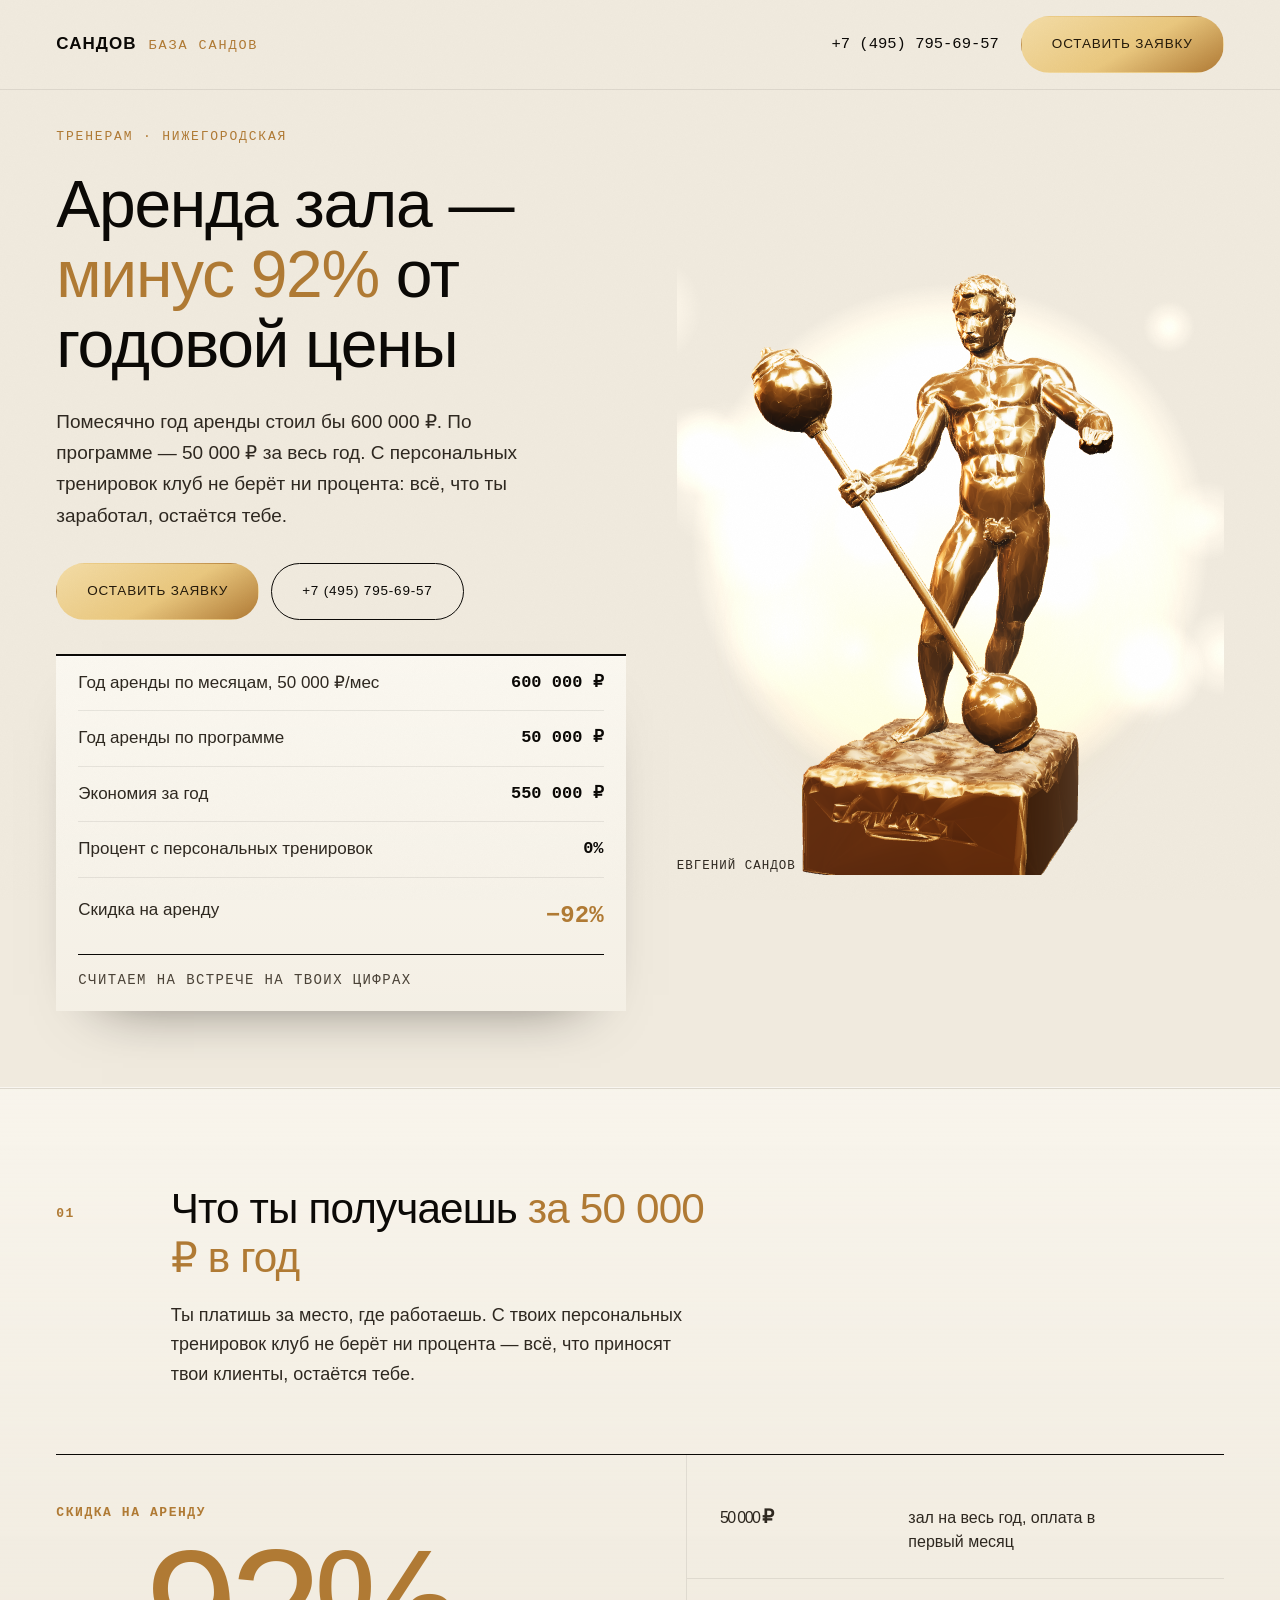
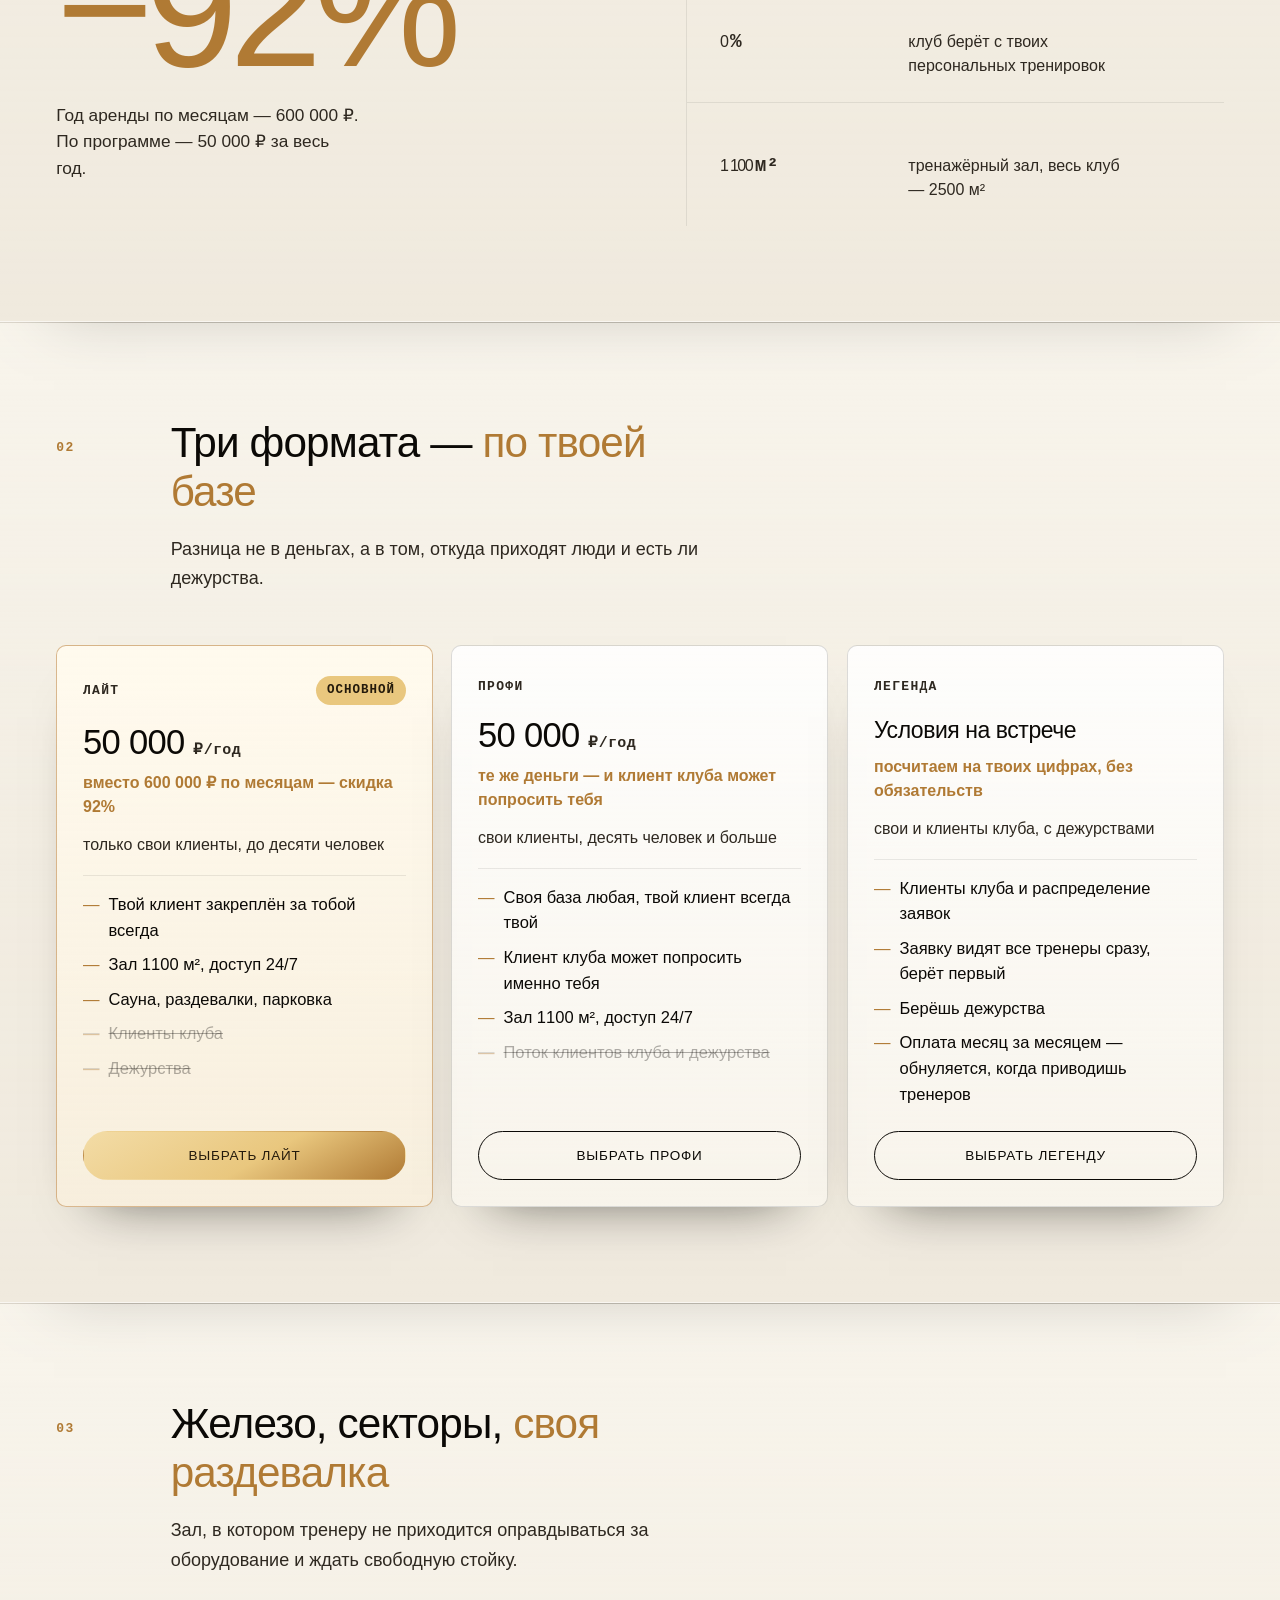
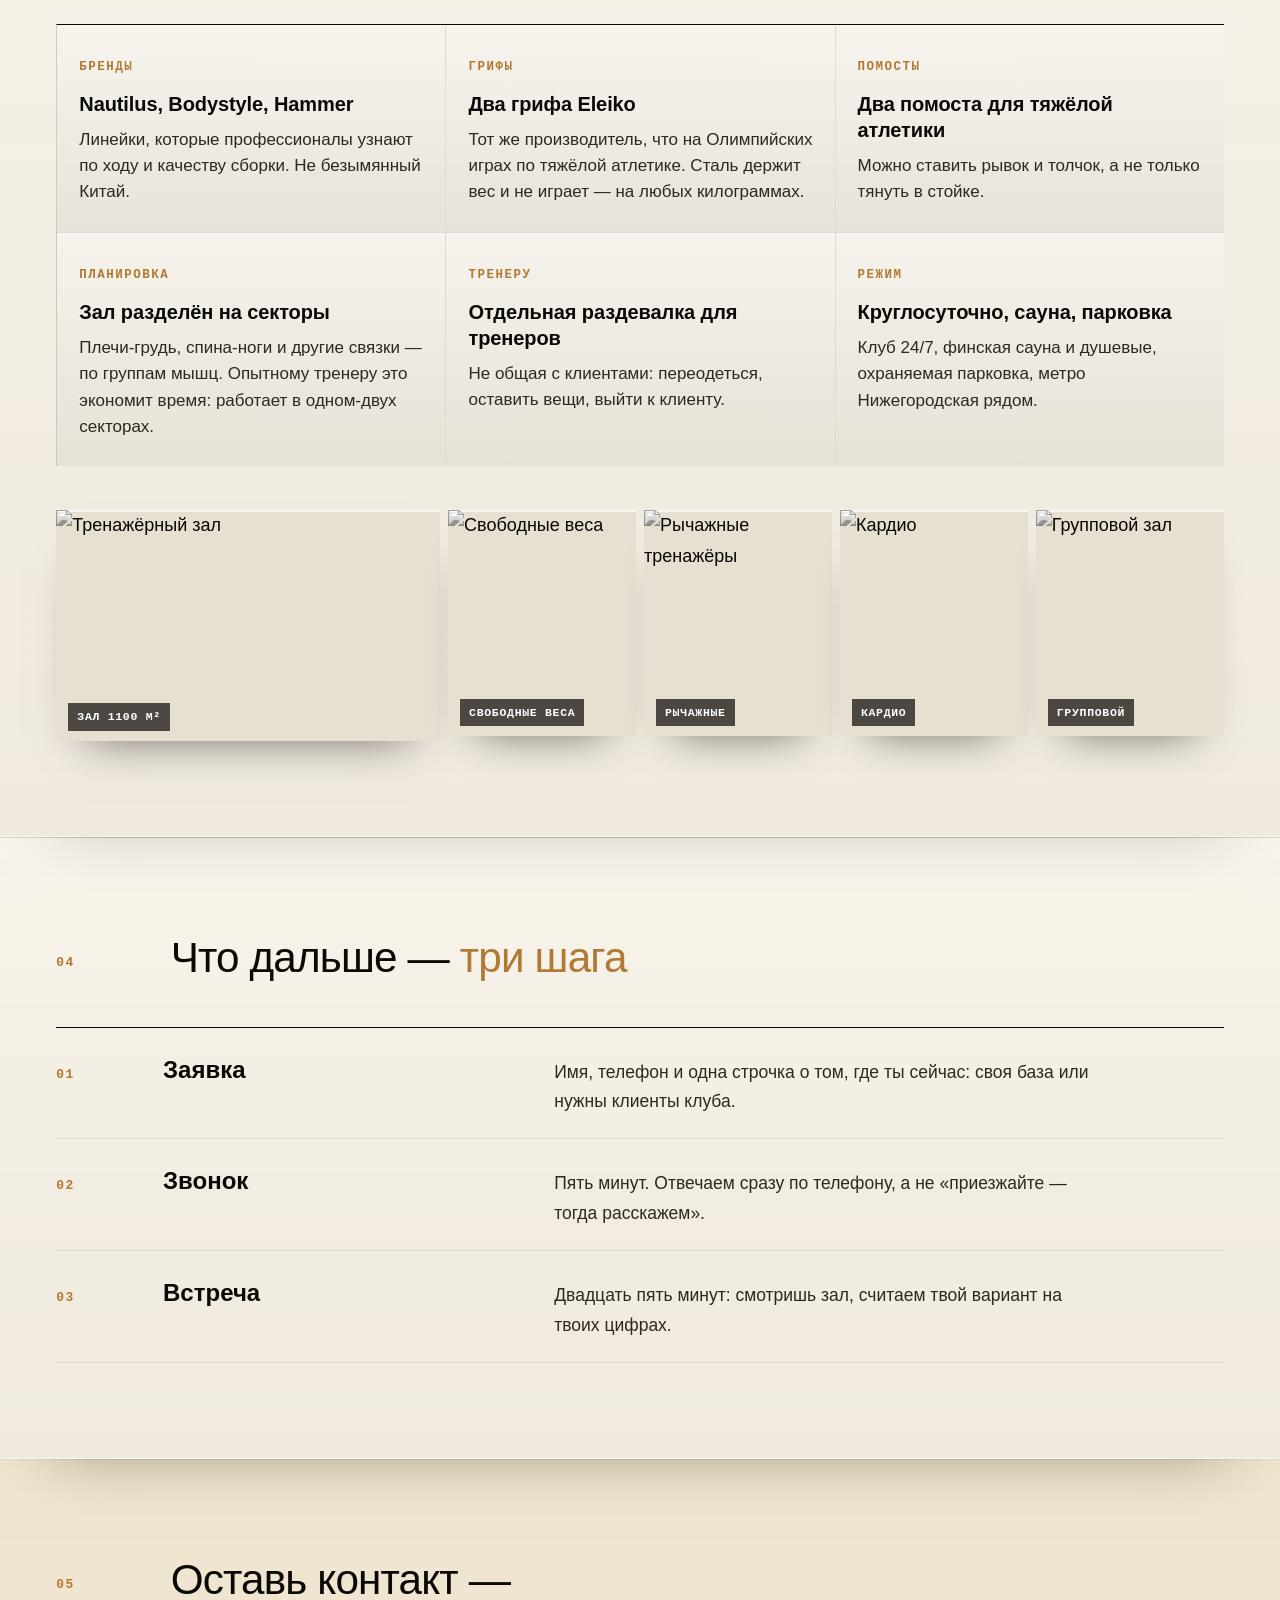
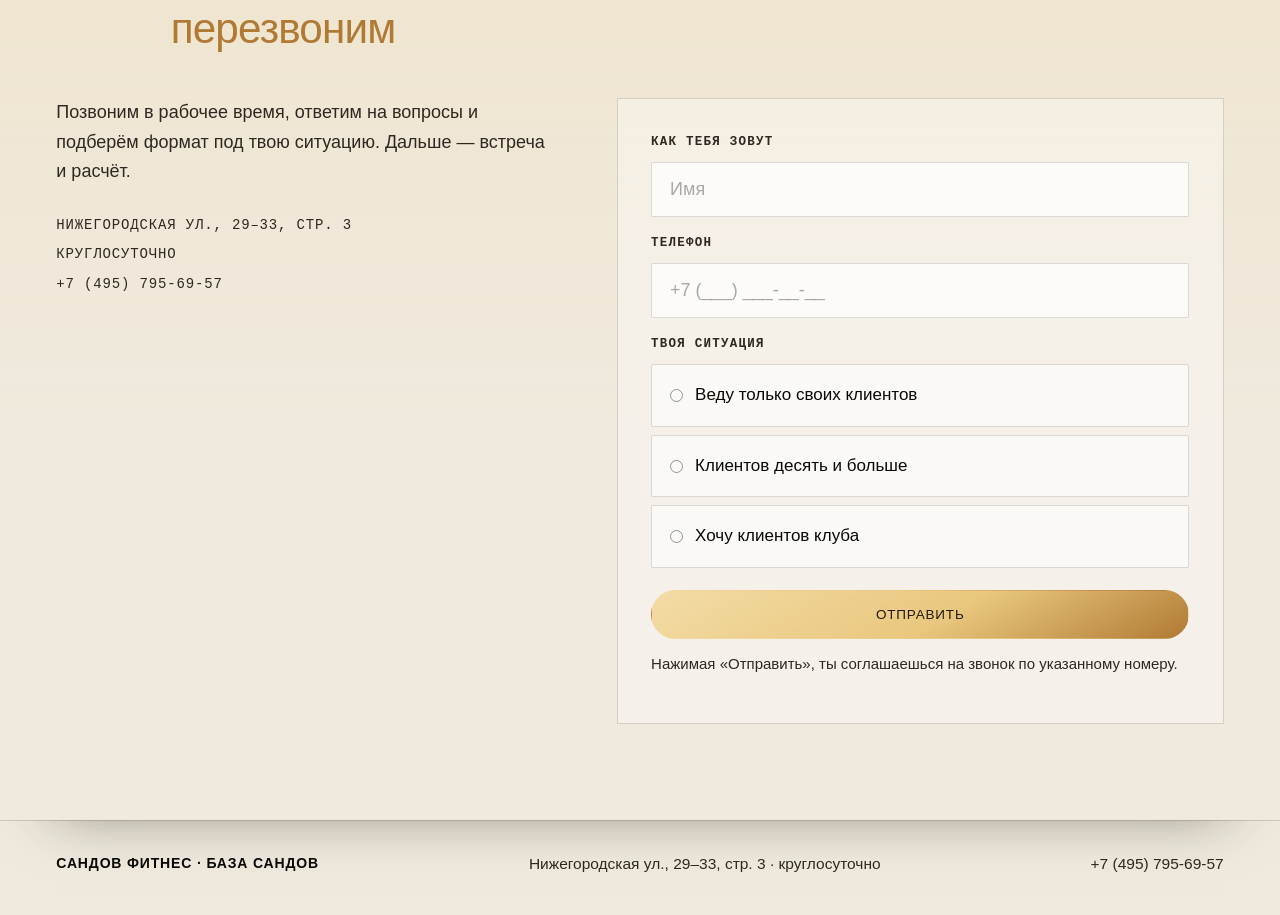
==== baza/index.html @ 05e04395 "База Сандов: черновик страницы" ====
<!doctype html>
<html lang="ru">
<head>
<meta charset="utf-8">
<meta name="viewport" content="width=device-width, initial-scale=1">
<title>База Сандов — зал за 50 000 ₽ в год | Сандов Фитнес</title>
<meta name="description" content="Сандов Фитнес, Нижегородская. Тренеру: зал 1100 м² за 50 000 ₽ в год, с личных тренировок клуб не берёт ни процента. Форматы Лайт, Профи, Легенда.">
<meta name="theme-color" content="#F0EADE">
<meta name="robots" content="noindex, nofollow">
<meta property="og:title" content="База Сандов — зал за 50 000 ₽ в год">
<meta property="og:description" content="С тренировок клуб не берёт ни процента. Зал 1100 м², 24/7, сауна, парковка. Нижегородская.">
<meta property="og:type" content="website">
<link rel="icon" href="img/logo-emblem.png">
<link rel="stylesheet" href="fonts-local.css">
<style>
  :root{
    --paper:#F0EADE; --paper-2:#E7DFCF; --paper-3:#F6F1E7;
    --ink:#0B0906; --ink-soft:#2E2820; --ink-mute:#4A4237;
    --gold:#B07A34; --gold-fill:#E9C77E; --gold-lite:#F3DCA6;
    --line:rgba(11,9,6,.14); --hair:rgba(11,9,6,.08);
    --disp:"Unbounded","Trebuchet MS",sans-serif;
    --body:"Golos Text","Segoe UI",sans-serif;
    --mono:"JetBrains Mono",Consolas,monospace;
    --pad:clamp(20px,4.4vw,72px);
    --ease:cubic-bezier(.16,1,.3,1);
  }
  *{box-sizing:border-box}
  html{scroll-behavior:smooth}
  body{margin:0; color:var(--ink); background:var(--paper); font-family:var(--body);
    font-size:18px; line-height:1.68; font-weight:400;
    -webkit-font-smoothing:antialiased; overflow-x:hidden}
  body::after{content:""; position:fixed; inset:0; pointer-events:none; z-index:90; opacity:.5; mix-blend-mode:multiply;
    background-image:url("data:image/svg+xml;utf8,<svg xmlns='http://www.w3.org/2000/svg' width='220' height='220'><filter id='n'><feTurbulence type='fractalNoise' baseFrequency='.9' numOctaves='3'/><feColorMatrix type='saturate' values='0'/></filter><rect width='220' height='220' filter='url(%23n)' opacity='.05'/></svg>")}
  ::selection{background:rgba(192,139,78,.3)}
  a{color:inherit; text-decoration:none}
  img{display:block; max-width:100%}

  /* ——— слои фона: глубина под содержимым ——— */
  .bg{position:fixed; inset:0; z-index:0; pointer-events:none; overflow:hidden}
  .bg .blob{position:absolute; border-radius:50%; filter:blur(64px); will-change:transform}
  .bg .b1{width:56vw; height:56vw; right:-14vw; top:-16vw;
    background:radial-gradient(circle at 50% 50%, rgba(233,199,126,.75), rgba(233,199,126,0) 66%)}
  .bg .b2{width:46vw; height:46vw; left:-14vw; top:38vh;
    background:radial-gradient(circle at 50% 50%, rgba(192,139,78,.5), rgba(192,139,78,0) 68%)}
  .bg .b3{width:34vw; height:34vw; right:6vw; bottom:-12vw;
    background:radial-gradient(circle at 50% 50%, rgba(255,252,244,.9), rgba(255,252,244,0) 70%)}
  .bg .grid{position:absolute; inset:-15% -10%;
    background-image:
      linear-gradient(rgba(11,9,6,.055) 1px, transparent 1px),
      linear-gradient(90deg, rgba(11,9,6,.055) 1px, transparent 1px);
    background-size:128px 128px;
    -webkit-mask-image:radial-gradient(120% 90% at 50% 30%, #000 20%, transparent 78%);
    mask-image:radial-gradient(120% 90% at 50% 30%, #000 20%, transparent 78%)}
  .bg .ghost{position:absolute; font-family:var(--mono); font-weight:500; letter-spacing:-.04em;
    color:rgba(11,9,6,.055); white-space:nowrap; will-change:transform; user-select:none}
  .bg .g1{font-size:clamp(120px,26vw,400px); right:-2vw; top:6vh}
  .bg .g2{font-size:clamp(80px,13vw,190px); left:-3vw; top:58vh; color:rgba(11,9,6,.045)}
  .bg .g3{font-family:var(--disp); font-weight:200; font-size:clamp(60px,9vw,140px);
    letter-spacing:.02em; right:4vw; top:150vh; color:rgba(11,9,6,.05)}
  .bg .vignette{position:absolute; inset:0;
    background:radial-gradient(130% 90% at 50% 36%, transparent 45%, rgba(11,9,6,.13) 100%)}
  main{position:relative; z-index:1}

  .top{position:fixed; top:0; left:0; right:0; z-index:80; background:rgba(240,234,222,.92);
    backdrop-filter:blur(8px); border-bottom:1px solid var(--hair); transition:box-shadow .3s}
  .top-in{display:flex; align-items:center; justify-content:space-between; gap:20px; padding:16px var(--pad)}
  .brand{display:flex; align-items:baseline; gap:12px}
  .brand b{font-family:var(--disp); font-weight:600; font-size:17px; letter-spacing:.06em; text-transform:uppercase}
  .brand span{font-family:var(--mono); font-size:13.5px; letter-spacing:.14em; text-transform:uppercase; color:var(--gold); font-weight:500}
  .top-right{display:flex; align-items:center; gap:22px}
  .top-tel{font-family:var(--mono); font-size:15.5px; font-weight:500}
  @media (max-width:900px){ .top-tel{display:none} }

  .pill{display:inline-flex; align-items:center; justify-content:center; gap:8px; cursor:pointer;
    padding:16px 30px; border-radius:999px; border:1px solid var(--ink); background:transparent;
    font-family:var(--disp); font-weight:500; font-size:13.5px; letter-spacing:.06em; text-transform:uppercase;
    color:var(--ink); transition:background .3s var(--ease), color .3s, box-shadow .3s, transform .3s var(--ease)}
  .pill:hover{background:var(--ink); color:var(--paper)}
  .pill.gold{background:linear-gradient(150deg,var(--gold-lite),var(--gold-fill) 55%,var(--gold)); border-color:transparent; color:#241a0b}
  .pill.gold:hover{box-shadow:0 12px 30px rgba(192,139,78,.35); transform:translateY(-1px)}

  /* ——— первый экран ——— */
  .hero{position:relative; padding:clamp(112px,14vh,170px) var(--pad) clamp(40px,6vw,80px); overflow:hidden}
  .hero-grid{max-width:1340px; margin:0 auto; display:grid; grid-template-columns:minmax(0,1.02fr) minmax(0,.98fr);
    gap:clamp(24px,4vw,60px); align-items:center; position:relative; z-index:2}
  .hero-grid > *{min-width:0}
  @media (max-width:1040px){ .hero-grid{grid-template-columns:minmax(0,1fr)} }

  .eyebrow{font-family:var(--mono); font-size:13px; letter-spacing:.14em; text-transform:uppercase; color:var(--gold); font-weight:500; margin:0 0 22px}
  h1{font-family:var(--disp); font-weight:500; font-size:clamp(32px,5.2vw,66px); line-height:1.06; letter-spacing:-.02em; margin:0; max-width:21ch}
  h1 em{font-style:normal; color:var(--gold)}
  .hero-note{max-width:44ch; margin:26px 0 0; color:var(--ink-soft); font-size:19px; line-height:1.65; font-weight:400}
  .hero-cta{display:flex; gap:12px; flex-wrap:wrap; margin-top:32px}

  .ledger{margin-top:34px; border-top:2px solid var(--ink); font-family:var(--mono); font-size:15.5px; max-width:600px;
    padding:0 22px 18px; background:linear-gradient(180deg, rgba(255,253,247,.72), rgba(255,253,247,.28));
    box-shadow:0 30px 60px -46px rgba(11,9,6,.7), inset 0 1px 0 rgba(255,255,255,.7)}
  .ledger .row{display:flex; justify-content:space-between; gap:14px; padding:13px 0; border-bottom:1px solid var(--hair);
    transition:background .3s, padding .3s}
  .ledger .row:hover{background:rgba(233,199,126,.16); padding-left:8px; padding-right:8px}
  .ledger .row span{color:var(--ink-soft); font-family:var(--body); font-size:17px}
  .ledger .row b{font-weight:700; font-size:17px; white-space:nowrap}
  .ledger .row.total{border-bottom:1px solid var(--ink); padding:18px 0}
  .ledger .row.total b{font-size:24px; color:var(--gold)}
  .ledger .cap{margin:14px 0 0; font-family:var(--mono); font-size:14px; letter-spacing:.1em; text-transform:uppercase; color:var(--ink-mute)}

  /* сцена со статуэткой */
  .scene{position:relative; aspect-ratio:1/1.12; min-height:320px}
  .scene::before{content:""; position:absolute; inset:6% -6% -4%; border-radius:50%;
    background:radial-gradient(50% 50% at 50% 55%, rgba(233,199,126,.55), transparent 70%);
    filter:blur(18px); z-index:0; pointer-events:none}
  .scene canvas{position:absolute; inset:0; width:100%; height:100%; display:block; z-index:1}
  .scene .shadow{position:absolute; left:50%; bottom:8%; width:58%; height:9%; transform:translateX(-50%);
    background:radial-gradient(50% 50% at 50% 50%, rgba(11,9,6,.28), transparent 72%); filter:blur(6px); opacity:0; transition:opacity 1.2s}
  .scene.ready .shadow{opacity:1}
  .scene .still{position:absolute; inset:0; display:flex; align-items:center; justify-content:center; transition:opacity .6s}
  .scene .still img{width:86%; filter:drop-shadow(0 24px 40px rgba(11,9,6,.28))}
  .scene.fallback canvas{display:none}
  .scene:not(.fallback) .still{opacity:0; pointer-events:none}
  .scene-cap{position:absolute; left:0; bottom:-2px; font-family:var(--mono); font-size:12.5px; letter-spacing:.08em;
    text-transform:uppercase; color:var(--ink-soft); font-weight:500}
  @media (max-width:1040px){ .scene{aspect-ratio:1/1; min-height:0; height:clamp(300px,78vw,460px); margin-top:18px} }

  /* ——— разделы ——— */
  .sect{padding:clamp(58px,7.5vw,104px) var(--pad); border-top:1px solid var(--hair); position:relative;
    background:linear-gradient(180deg, rgba(255,253,247,.55), rgba(255,253,247,.12) 60%, transparent);
    box-shadow:0 -1px 0 rgba(255,255,255,.6), 0 40px 60px -54px rgba(11,9,6,.55)}
  .sect-in{max-width:1340px; margin:0 auto; position:relative; z-index:2}
  .sect-head{display:grid; grid-template-columns:76px minmax(0,1fr); gap:clamp(16px,3vw,42px); align-items:start}
  .sect-head .n{font-family:var(--mono); font-size:13px; font-weight:600; letter-spacing:.1em; color:var(--gold); padding-top:18px}
  h2{font-family:var(--disp); font-weight:500; font-size:clamp(26px,3.3vw,46px); line-height:1.16; letter-spacing:-.02em; margin:0; max-width:24ch}
  h2 em{font-style:normal; color:var(--gold)}
  .sect-sub{grid-column:2; margin:18px 0 0; max-width:54ch; color:var(--ink-soft); font-size:18px; line-height:1.65}
  @media (max-width:760px){ .sect-head{grid-template-columns:1fr} .sect-sub{grid-column:1} .sect-head .n{padding-top:0; margin-bottom:10px} }

  /* ——— главная цифра и три под ней ——— */
  .stats{margin-top:clamp(30px,5vw,64px); border-top:1px solid var(--ink);
    display:grid; grid-template-columns:1.08fr .92fr; align-items:stretch}
  .stat-main{padding:clamp(24px,3.4vw,44px) clamp(20px,3vw,48px) clamp(24px,3.4vw,40px) 0;
    border-right:1px solid var(--hair); display:flex; flex-direction:column; justify-content:center}
  .stat-k{font-family:var(--mono); font-size:13px; font-weight:600; letter-spacing:.12em; text-transform:uppercase; color:var(--gold); display:block}
  .stat-main b{display:block; margin:clamp(8px,1.2vw,16px) 0 0; font-family:var(--disp); font-weight:400;
    font-size:clamp(76px,13vw,196px); line-height:.84; letter-spacing:-.05em; color:var(--gold)}
  .stat-main p{margin:clamp(14px,1.8vw,24px) 0 0; font-size:clamp(17px,1.35vw,20px); line-height:1.55;
    color:var(--ink-soft); max-width:32ch}
  .stat-side{display:flex; flex-direction:column; justify-content:center}
  .stat-side .stat{display:flex; align-items:baseline; gap:clamp(12px,2vw,22px);
    padding:clamp(14px,2vw,24px) 0 clamp(14px,2vw,24px) clamp(16px,2.6vw,40px);
    border-bottom:1px solid var(--hair)}
  .stat-side .stat:last-child{border-bottom:0}
  .stat-side b{font-family:var(--disp); font-weight:400; font-size:clamp(30px,4.2vw,58px); line-height:.95;
    letter-spacing:-.03em; white-space:nowrap; min-width:clamp(120px,13vw,200px)}
  .stat-side b u{text-decoration:none; font-family:var(--mono); font-size:clamp(15px,.36em,24px); letter-spacing:.02em;
    color:var(--ink-soft); font-weight:600; margin-left:.14em}
  .stat-side span{font-size:clamp(16px,1.25vw,18px); line-height:1.5; color:var(--ink-soft); max-width:24ch; font-weight:500}
  @media (max-width:820px){
    .stats{grid-template-columns:1fr}
    .stat-main{border-right:0; border-bottom:1px solid var(--hair); padding-right:0}
    .stat-side .stat{padding-left:0}
  }

  /* форматы — карточки тарифов, как на Богородицке */
  .cards{display:grid; grid-template-columns:repeat(3,1fr); gap:18px; margin-top:clamp(26px,4vw,52px); perspective:1500px}
  .card{position:relative; display:flex; flex-direction:column; padding:30px 26px 26px; border:1px solid var(--line);
    border-radius:10px; background:linear-gradient(180deg, rgba(255,255,255,.86), rgba(255,253,247,.5));
    box-shadow:0 30px 54px -42px rgba(11,9,6,.75);
    transform-style:preserve-3d; will-change:transform;
    transition:transform .5s var(--ease), box-shadow .4s, border-color .4s}
  .card:hover{box-shadow:0 40px 70px -44px rgba(11,9,6,.8); border-color:rgba(192,139,78,.5)}
  .card.is-main{border-color:rgba(192,139,78,.6);
    background:linear-gradient(180deg, rgba(255,250,238,.97), rgba(250,240,220,.7))}
  .card-top{display:flex; align-items:center; justify-content:space-between; gap:12px}
  .card-name{font-family:var(--mono); font-size:13px; font-weight:600; letter-spacing:.1em; text-transform:uppercase; color:var(--ink-soft)}
  .card-badge{font-family:var(--mono); font-size:12.5px; font-weight:600; letter-spacing:.08em; text-transform:uppercase; color:#241a0b;
    background:var(--gold-fill); padding:4px 11px; border-radius:999px}
  .card-price{font-family:var(--disp); font-weight:500; font-size:clamp(28px,2.7vw,36px); letter-spacing:-.02em; margin:18px 0 0; line-height:1.1}
  .card-price i{font-style:normal; font-family:var(--mono); font-size:clamp(15px,.38em,20px); color:var(--ink-soft); letter-spacing:.02em; font-weight:600}
  .card-price.is-word{font-size:clamp(19px,1.9vw,23px); line-height:1.25}
  .card-note{margin:10px 0 0; font-size:16px; color:var(--gold); line-height:1.5; font-weight:600}
  .card-sub{margin:14px 0 0; font-size:16px; color:var(--ink-soft); line-height:1.5}
  .card ul{list-style:none; margin:18px 0 auto; padding:16px 0 0; border-top:1px solid var(--hair); display:grid; gap:9px}
  .card li{font-size:16.5px; line-height:1.55; color:var(--ink); display:flex; gap:9px}
  .card li::before{content:"—"; color:var(--gold)}
  .card li.off{color:rgba(11,9,6,.32); text-decoration:line-through}
  .card li.off::before{opacity:.4}
  .card-cta{margin-top:24px; width:100%}
  .card-dots{display:none}
  .card-hint{display:none}
  @media (max-width:900px){
    .cards{display:flex; gap:12px; overflow-x:auto; scroll-snap-type:x mandatory; margin-left:calc(var(--pad) * -1);
      margin-right:calc(var(--pad) * -1); padding:0 var(--pad) 6px; scrollbar-width:none; perspective:none}
    .cards::-webkit-scrollbar{display:none}
    .card{flex:0 0 84%; max-width:340px; scroll-snap-align:center; transform:none !important}
    .card-dots{display:flex; justify-content:center; gap:8px; margin-top:16px}
    .card-dots i{width:7px; height:7px; border-radius:50%; background:rgba(11,9,6,.22); transition:.2s}
    .card-dots i.on{background:var(--gold); transform:scale(1.25)}
    .card-hint{display:block; text-align:center; font-family:var(--mono); font-size:13px; letter-spacing:.08em;
      text-transform:uppercase; color:var(--ink-mute); margin-top:8px}
  }

  /* оборудование — плитки с фактами */
  .gears{display:grid; grid-template-columns:repeat(3,1fr); gap:1px; margin-top:clamp(26px,4vw,48px);
    border-top:1px solid var(--ink); border-left:1px solid var(--hair); background:var(--hair)}
  .gear{background:linear-gradient(180deg, rgba(255,253,247,.72), rgba(255,253,247,.22)); padding:24px 22px 26px;
    transition:background .35s}
  .gear:hover{background:rgba(255,250,238,.95)}
  .gear-k{font-family:var(--mono); font-size:12.5px; font-weight:600; letter-spacing:.12em; text-transform:uppercase; color:var(--gold)}
  .gear h3{font-family:var(--disp); font-weight:600; font-size:clamp(17px,1.6vw,20px); line-height:1.3;
    letter-spacing:-.005em; margin:12px 0 0}
  .gear p{margin:10px 0 0; font-size:17px; line-height:1.55; color:var(--ink-soft)}
  @media (max-width:900px){ .gears{grid-template-columns:repeat(2,1fr)} }
  @media (max-width:620px){ .gears{grid-template-columns:1fr} }

  .strip{display:grid; grid-template-columns:repeat(6,1fr); gap:8px; margin-top:clamp(24px,4vw,44px); perspective:1200px}
  .strip figure{margin:0; position:relative; overflow:hidden; background:var(--paper-2); aspect-ratio:1/1.2;
    transform-style:preserve-3d; transition:transform .5s var(--ease);
    box-shadow:0 26px 44px -30px rgba(11,9,6,.6), 0 2px 0 rgba(255,255,255,.7) inset}
  .strip figure.wide{grid-column:span 2; aspect-ratio:2/1.2}
  .strip img{width:100%; height:100%; object-fit:cover; filter:grayscale(1) contrast(1.02); transition:filter .6s, transform 1.2s var(--ease)}
  .strip figure:hover img{filter:grayscale(0); transform:scale(1.05)}
  .strip figcaption{position:absolute; left:12px; bottom:10px; font-family:var(--mono); font-size:11.5px; font-weight:600;
    letter-spacing:.06em; text-transform:uppercase; color:#fff; background:rgba(11,9,6,.7); padding:4px 9px}
  @media (max-width:900px){ .strip{grid-template-columns:repeat(2,1fr)} .strip figure.wide{grid-column:span 2} }

  .facts{display:grid; grid-template-columns:repeat(2,1fr); margin-top:clamp(24px,4vw,42px); border-top:1px solid var(--hair)}
  .facts div{display:flex; gap:16px; padding:16px 0; border-bottom:1px solid var(--hair); align-items:baseline}
  .facts div:nth-child(odd){padding-right:26px}
  .facts div:nth-child(even){padding-left:26px; border-left:1px solid var(--hair)}
  .facts b{font-family:var(--mono); font-size:13px; font-weight:600; letter-spacing:.08em; color:var(--gold); min-width:76px}
  .facts span{font-size:17px; color:var(--ink-soft)}
  @media (max-width:760px){ .facts{grid-template-columns:1fr} .facts div:nth-child(even){padding-left:0; border-left:0} .facts div:nth-child(odd){padding-right:0} }

  .steps{margin-top:clamp(24px,4vw,44px); border-top:1px solid var(--ink)}
  .step{display:grid; grid-template-columns:76px minmax(0,.7fr) minmax(0,1.3fr); gap:clamp(14px,2.4vw,34px);
    padding:22px 0; border-bottom:1px solid var(--hair); align-items:baseline}
  .step .k{font-family:var(--mono); font-size:13px; font-weight:600; letter-spacing:.1em; color:var(--gold)}
  .step h3{font-family:var(--disp); font-weight:600; font-size:clamp(19px,1.9vw,24px); margin:0}
  .step p{margin:0; color:var(--ink-soft); font-size:17.5px; max-width:56ch}
  @media (max-width:820px){ .step{grid-template-columns:1fr; gap:8px} }

  .lead{background:linear-gradient(180deg,rgba(233,199,126,.18),transparent 60%)}
  .lead-grid{display:grid; grid-template-columns:minmax(0,.9fr) minmax(0,1.1fr); gap:clamp(28px,5vw,74px);
    margin-top:clamp(24px,4vw,44px); align-items:start}
  @media (max-width:960px){ .lead-grid{grid-template-columns:1fr} }
  .addr{font-family:var(--mono); font-size:14px; letter-spacing:.06em; text-transform:uppercase; color:var(--ink-soft); line-height:2.1; margin-top:24px}
  form{border:1px solid var(--line); background:rgba(255,255,255,.34); padding:clamp(22px,2.6vw,34px)}
  .field{margin-bottom:16px}
  .field label{display:block; font-family:var(--mono); font-size:12.5px; font-weight:600; letter-spacing:.1em; text-transform:uppercase; color:var(--ink-soft); margin-bottom:9px}
  .field input{width:100%; padding:16px 18px; border:1px solid var(--line); background:rgba(255,255,255,.72);
    color:var(--ink); font-family:var(--body); font-size:18px; border-radius:2px; transition:.25s}
  .field input::placeholder{color:rgba(11,9,6,.34)}
  .field input:focus{outline:none; border-color:var(--gold); background:#fff; box-shadow:0 0 0 3px rgba(192,139,78,.14)}
  .picker{display:grid; gap:8px; margin:4px 0 22px}
  .pick{display:flex; align-items:center; gap:12px; padding:16px 18px; cursor:pointer; border:1px solid var(--line);
    border-radius:2px; transition:.25s; font-size:17px; color:var(--ink); background:rgba(255,255,255,.55)}
  .pick:hover{border-color:var(--gold)}
  .pick input{position:absolute; opacity:0; pointer-events:none}
  .pick i{width:13px; height:13px; border-radius:50%; border:1px solid rgba(11,9,6,.4); flex:0 0 auto; position:relative; transition:.2s}
  .pick input:checked ~ i{border-color:var(--gold)}
  .pick input:checked ~ i::after{content:""; position:absolute; inset:3px; border-radius:50%; background:var(--gold)}
  .pick:has(input:checked){border-color:var(--gold); background:rgba(233,199,126,.3); color:var(--ink)}
  .form-note{margin:14px 0 0; font-size:15px; color:var(--ink-soft); line-height:1.5}
  .form-status{margin:14px 0 0; font-size:17px; line-height:1.5}
  .form-status.ok{color:#4A7330}
  .form-status.err{color:#A5482B}

  footer{border-top:1px solid var(--line); padding:30px var(--pad) 38px}
  .foot{max-width:1340px; margin:0 auto; display:flex; align-items:center; justify-content:space-between; gap:20px;
    flex-wrap:wrap; font-size:15.5px; color:var(--ink-soft)}
  .foot b{font-family:var(--disp); font-weight:600; letter-spacing:.06em; text-transform:uppercase; font-size:14px; color:var(--ink)}

  [data-rv]{opacity:0; transform:translateY(16px); transition:opacity .9s var(--ease), transform .9s var(--ease)}
  [data-rv].in{opacity:1; transform:none}

  @media (prefers-reduced-motion: reduce){
    *{animation:none !important; transition-duration:.001ms !important}
    [data-rv]{opacity:1; transform:none}
  }
</style>
</head>
<body>

<div class="top" id="top">
  <div class="top-in">
    <a class="brand" href="#hero"><b>Сандов</b><span>База Сандов</span></a>
    <div class="top-right">
      <a class="top-tel" href="tel:+74957956957">+7 (495) 795-69-57</a>
      <a class="pill gold" href="#zayavka">Оставить заявку</a>
    </div>
  </div>
</div>

<header class="hero" id="hero">
  <div class="hero-grid">
    <div>
      <p class="eyebrow">Тренерам · Нижегородская</p>
      <h1>Аренда зала — <em>минус 92%</em> от годовой цены</h1>
      <p class="hero-note">Помесячно год аренды стоил бы 600 000 ₽. По программе — 50 000 ₽ за весь год. С персональных тренировок клуб не берёт ни процента: всё, что ты заработал, остаётся тебе.</p>
      <div class="hero-cta">
        <a class="pill gold" href="#zayavka">Оставить заявку</a>
        <a class="pill" href="tel:+74957956957">+7 (495) 795-69-57</a>
      </div>

      <div class="ledger">
        <div class="row"><span>Год аренды по месяцам, 50 000 ₽/мес</span><b>600 000 ₽</b></div>
        <div class="row"><span>Год аренды по программе</span><b>50 000 ₽</b></div>
        <div class="row"><span>Экономия за год</span><b>550 000 ₽</b></div>
        <div class="row"><span>Процент с персональных тренировок</span><b>0%</b></div>
        <div class="row total"><span>Скидка на аренду</span><b>−92%</b></div>
        <p class="cap">Считаем на встрече на твоих цифрах</p>
      </div>
    </div>

    <div class="scene" id="scene">
      <canvas class="scene-gl"></canvas>
      <div class="still"><img src="img/statue-34.png" alt="Статуэтка Сандова"></div>
      <div class="shadow" aria-hidden="true"></div>
      <div class="scene-cap">Евгений Сандов · бронза</div>
    </div>
  </div>
</header>

<section class="sect" id="programma">
  <div class="sect-in">
    <div class="sect-head">
      <div class="n">01</div>
      <div>
        <h2 data-rv>Что ты получаешь <em>за 50 000 ₽ в год</em></h2>
        <p class="sect-sub" data-rv>Ты платишь за место, где работаешь. С твоих персональных тренировок клуб не берёт ни процента — всё, что приносят твои клиенты, остаётся тебе.</p>
      </div>
    </div>
    <div class="stats">
      <div class="stat-main" data-rv>
        <span class="stat-k">Скидка на аренду</span>
        <b>−<span data-count="92">0</span>%</b>
        <p>Год аренды по месяцам — 600 000 ₽. По программе — 50 000 ₽ за весь год.</p>
      </div>
      <div class="stat-side">
        <div class="stat" data-rv><b><span data-count="50000">0</span><u>₽</u></b><span>зал на весь год, оплата в первый месяц</span></div>
        <div class="stat" data-rv><b><span data-count="0">0</span><u>%</u></b><span>клуб берёт с твоих персональных тренировок</span></div>
        <div class="stat" data-rv><b><span data-count="1100">0</span><u>м²</u></b><span>тренажёрный зал, весь клуб — 2500 м²</span></div>
      </div>
    </div>
  </div>
</section>

<section class="sect" id="formaty">
  <div class="sect-in">
    <div class="sect-head">
      <div class="n">02</div>
      <div>
        <h2 data-rv>Три формата — <em>по твоей базе</em></h2>
        <p class="sect-sub" data-rv>Разница не в деньгах, а в том, откуда приходят люди и есть ли дежурства.</p>
      </div>
    </div>

    <div class="cards" id="cards">
      <article class="card is-main" data-rv>
        <div class="card-top"><span class="card-name">Лайт</span><span class="card-badge">Основной</span></div>
        <div class="card-price">50 000 <i>₽/год</i></div>
        <div class="card-note">вместо 600 000 ₽ по месяцам — скидка 92%</div>
        <div class="card-sub">только свои клиенты, до десяти человек</div>
        <ul>
          <li>Твой клиент закреплён за тобой всегда</li>
          <li>Зал 1100 м², доступ 24/7</li>
          <li>Сауна, раздевалки, парковка</li>
          <li class="off">Клиенты клуба</li>
          <li class="off">Дежурства</li>
        </ul>
        <button class="pill gold card-cta" type="button" data-pick="Лайт — только свои клиенты">Выбрать Лайт</button>
      </article>

      <article class="card" data-rv>
        <div class="card-top"><span class="card-name">Профи</span></div>
        <div class="card-price">50 000 <i>₽/год</i></div>
        <div class="card-note">те же деньги — и клиент клуба может попросить тебя</div>
        <div class="card-sub">свои клиенты, десять человек и больше</div>
        <ul>
          <li>Своя база любая, твой клиент всегда твой</li>
          <li>Клиент клуба может попросить именно тебя</li>
          <li>Зал 1100 м², доступ 24/7</li>
          <li class="off">Поток клиентов клуба и дежурства</li>
        </ul>
        <button class="pill card-cta" type="button" data-pick="Профи — десять и больше">Выбрать Профи</button>
      </article>

      <article class="card" data-rv>
        <div class="card-top"><span class="card-name">Легенда</span></div>
        <div class="card-price is-word">Условия на встрече</div>
        <div class="card-note">посчитаем на твоих цифрах, без обязательств</div>
        <div class="card-sub">свои и клиенты клуба, с дежурствами</div>
        <ul>
          <li>Клиенты клуба и распределение заявок</li>
          <li>Заявку видят все тренеры сразу, берёт первый</li>
          <li>Берёшь дежурства</li>
          <li>Оплата месяц за месяцем — обнуляется, когда приводишь тренеров</li>
        </ul>
        <button class="pill card-cta" type="button" data-pick="Легенда — нужны клиенты клуба">Выбрать Легенду</button>
      </article>
    </div>
    <div class="card-dots" id="cardDots" aria-hidden="true"><i class="on"></i><i></i><i></i></div>
    <p class="card-hint">Листайте форматы →</p>
  </div>
</section>

<section class="sect" id="zal">
  <div class="sect-in">
    <div class="sect-head">
      <div class="n">03</div>
      <div>
        <h2 data-rv>Железо, секторы, <em>своя раздевалка</em></h2>
        <p class="sect-sub" data-rv>Зал, в котором тренеру не приходится оправдываться за оборудование и ждать свободную стойку.</p>
      </div>
    </div>

    <div class="gears">
      <div class="gear" data-rv>
        <span class="gear-k">Бренды</span>
        <h3>Nautilus, Bodystyle, Hammer</h3>
        <p>Линейки, которые профессионалы узнают по ходу и качеству сборки. Не безымянный Китай.</p>
      </div>
      <div class="gear" data-rv>
        <span class="gear-k">Грифы</span>
        <h3>Два грифа Eleiko</h3>
        <p>Тот же производитель, что на Олимпийских играх по тяжёлой атлетике. Сталь держит вес и не играет — на любых килограммах.</p>
      </div>
      <div class="gear" data-rv>
        <span class="gear-k">Помосты</span>
        <h3>Два помоста для тяжёлой атлетики</h3>
        <p>Можно ставить рывок и толчок, а не только тянуть в стойке.</p>
      </div>
      <div class="gear" data-rv>
        <span class="gear-k">Планировка</span>
        <h3>Зал разделён на секторы</h3>
        <p>Плечи-грудь, спина-ноги и другие связки — по группам мышц. Опытному тренеру это экономит время: работает в одном-двух секторах.</p>
      </div>
      <div class="gear" data-rv>
        <span class="gear-k">Тренеру</span>
        <h3>Отдельная раздевалка для тренеров</h3>
        <p>Не общая с клиентами: переодеться, оставить вещи, выйти к клиенту.</p>
      </div>
      <div class="gear" data-rv>
        <span class="gear-k">Режим</span>
        <h3>Круглосуточно, сауна, парковка</h3>
        <p>Клуб 24/7, финская сауна и душевые, охраняемая парковка, метро Нижегородская рядом.</p>
      </div>
    </div>

    <div class="strip">
      <figure class="wide" data-rv data-tilt><img src="img/zal-day.jpg" alt="Тренажёрный зал" loading="lazy"><figcaption>Зал 1100 м²</figcaption></figure>
      <figure data-rv data-tilt><img src="img/gruzobloki.jpg" alt="Свободные веса" loading="lazy"><figcaption>Свободные веса</figcaption></figure>
      <figure data-rv data-tilt><img src="img/rychazhnye.jpg" alt="Рычажные тренажёры" loading="lazy"><figcaption>Рычажные</figcaption></figure>
      <figure data-rv data-tilt><img src="img/zal-vdol.jpg" alt="Кардио" loading="lazy"><figcaption>Кардио</figcaption></figure>
      <figure data-rv data-tilt><img src="img/group-hall-wide.jpg" alt="Групповой зал" loading="lazy"><figcaption>Групповой</figcaption></figure>
    </div>
  </div>
</section>

<section class="sect" id="kak">
  <div class="sect-in">
    <div class="sect-head">
      <div class="n">04</div>
      <div><h2 data-rv>Что дальше — <em>три шага</em></h2></div>
    </div>
    <div class="steps">
      <div class="step" data-rv><div class="k">01</div><h3>Заявка</h3><p>Имя, телефон и одна строчка о том, где ты сейчас: своя база или нужны клиенты клуба.</p></div>
      <div class="step" data-rv><div class="k">02</div><h3>Звонок</h3><p>Пять минут. Отвечаем сразу по телефону, а не «приезжайте — тогда расскажем».</p></div>
      <div class="step" data-rv><div class="k">03</div><h3>Встреча</h3><p>Двадцать пять минут: смотришь зал, считаем твой вариант на твоих цифрах.</p></div>
    </div>
  </div>
</section>

<section class="sect lead" id="zayavka">
  <div class="sect-in">
    <div class="sect-head">
      <div class="n">05</div>
      <div><h2 data-rv>Оставь контакт — <em>перезвоним</em></h2></div>
    </div>

    <div class="lead-grid">
      <div data-rv>
        <p class="sect-sub" style="margin-top:0">Позвоним в рабочее время, ответим на вопросы и подберём формат под твою ситуацию. Дальше — встреча и расчёт.</p>
        <div class="addr">Нижегородская ул., 29–33, стр. 3<br>круглосуточно<br>+7 (495) 795-69-57</div>
      </div>

      <form id="leadForm" novalidate data-rv>
        <div class="field">
          <label for="name">Как тебя зовут</label>
          <input id="name" name="name" type="text" autocomplete="name" placeholder="Имя" required>
        </div>
        <div class="field">
          <label for="phone">Телефон</label>
          <input id="phone" name="phone" type="tel" inputmode="tel" autocomplete="tel" placeholder="+7 (___) ___-__-__" required>
        </div>
        <label style="display:block; font-family:var(--mono); font-size:12.5px; letter-spacing:.1em; font-weight:600; text-transform:uppercase; color:var(--ink-soft); margin-bottom:9px">Твоя ситуация</label>
        <div class="picker">
          <label class="pick"><input type="radio" name="situation" value="Лайт — только свои клиенты"><i></i>Веду только своих клиентов</label>
          <label class="pick"><input type="radio" name="situation" value="Профи — десять и больше"><i></i>Клиентов десять и больше</label>
          <label class="pick"><input type="radio" name="situation" value="Легенда — нужны клиенты клуба"><i></i>Хочу клиентов клуба</label>
        </div>
        <button class="pill gold" type="submit" style="width:100%">Отправить</button>
        <p class="form-note">Нажимая «Отправить», ты соглашаешься на звонок по указанному номеру.</p>
        <p class="form-status" id="status" role="status" aria-live="polite"></p>
      </form>
    </div>
  </div>
</section>

<footer>
  <div class="foot">
    <b>Сандов Фитнес · База Сандов</b>
    <div>Нижегородская ул., 29–33, стр. 3 · круглосуточно</div>
    <a href="tel:+74957956957">+7 (495) 795-69-57</a>
  </div>
</footer>

<script type="importmap">
{ "imports": {
  "three": "https://aum151-commits.github.io/sandow-assets/three/three.module.js",
  "three/addons/": "https://aum151-commits.github.io/sandow-assets/three/addons/"
}}
</script>

<script>
(function(){
  "use strict";
  var reduce = window.matchMedia("(prefers-reduced-motion: reduce)").matches;

  var top = document.getElementById("top");
  function onScroll(){
    if(top) top.style.boxShadow = window.scrollY > 20 ? "0 1px 0 rgba(11,9,6,.08), 0 10px 30px -22px rgba(11,9,6,.55)" : "none";
  }
  window.addEventListener("scroll", onScroll, {passive:true});
  onScroll();

  var io = new IntersectionObserver(function(es){
    es.forEach(function(e){ if(e.isIntersecting){ e.target.classList.add("in"); io.unobserve(e.target); } });
  }, {threshold:.12, rootMargin:"0px 0px -6% 0px"});
  document.querySelectorAll("[data-rv]").forEach(function(el){ io.observe(el); });

  function fmt(n){ return String(Math.round(n)).replace(/\B(?=(\d{3})+(?!\d))/g, " "); }
  function animate(el){
    var t = parseFloat(el.dataset.count || "0");
    if(reduce){ el.textContent = fmt(t); return; }
    var t0 = performance.now(), dur = 1200;
    function step(now){
      var p = Math.min(1, (now - t0) / dur), e = 1 - Math.pow(1 - p, 3);
      el.textContent = fmt(t * e);
      if(p < 1) requestAnimationFrame(step);
    }
    requestAnimationFrame(step);
  }
  var ioN = new IntersectionObserver(function(es){
    es.forEach(function(e){ if(e.isIntersecting){ animate(e.target); ioN.unobserve(e.target); } });
  }, {threshold:.6});
  document.querySelectorAll("[data-count]").forEach(function(el){ ioN.observe(el); });

  /* карточки форматов: объём под курсором, точки на телефоне, кнопка в форму */
  (function(){
    var wrap = document.getElementById("cards");
    if(!wrap) return;
    var cards = [].slice.call(wrap.querySelectorAll(".card"));
    var dots = [].slice.call(document.querySelectorAll("#cardDots i"));

    if(!reduce){
      cards.forEach(function(c){
        c.addEventListener("pointermove", function(e){
          if(window.innerWidth <= 900) return;
          var r = c.getBoundingClientRect();
          var px = (e.clientX - r.left) / r.width - .5, py = (e.clientY - r.top) / r.height - .5;
          c.style.transform = "rotateY(" + (px * 5).toFixed(2) + "deg) rotateX(" + (-py * 5).toFixed(2) + "deg) translateY(-4px)";
        });
        c.addEventListener("pointerleave", function(){ c.style.transform = ""; });
      });
    }
    function upd(){
      if(!dots.length) return;
      if(window.innerWidth > 900){ dots.forEach(function(d,i){ d.classList.toggle("on", i === 0); }); return; }
      var mid = wrap.scrollLeft + wrap.clientWidth / 2, best = 0, bd = 1e9;
      cards.forEach(function(el,i){ var m = el.offsetLeft + el.offsetWidth/2, dd = Math.abs(m - mid); if(dd < bd){ bd = dd; best = i; } });
      dots.forEach(function(d,i){ d.classList.toggle("on", i === best); });
    }
    var t; wrap.addEventListener("scroll", function(){ clearTimeout(t); t = setTimeout(upd, 70); }, {passive:true});
    window.addEventListener("resize", upd); upd();
  })();

  document.querySelectorAll("[data-pick]").forEach(function(b){
    b.addEventListener("click", function(){
      var radio = document.querySelector('input[name="situation"][value="' + b.dataset.pick + '"]');
      if(radio) radio.checked = true;
      document.getElementById("zayavka").scrollIntoView({behavior: reduce ? "auto" : "smooth", block:"start"});
    });
  });

  /* фотографии откликаются объёмом */
  (function(){
    if(reduce) return;
    document.querySelectorAll(".strip figure[data-tilt]").forEach(function(z){
      z.addEventListener("pointermove", function(e){
        var r = z.getBoundingClientRect();
        var px = (e.clientX - r.left) / r.width - .5, py = (e.clientY - r.top) / r.height - .5;
        z.style.transform = "rotateY(" + (px * 7).toFixed(2) + "deg) rotateX(" + (-py * 7).toFixed(2) + "deg)";
      });
      z.addEventListener("pointerleave", function(){ z.style.transform = ""; });
    });
  })();

  /* фон живёт на своих глубинах — слои едут с разной скоростью */
  (function(){
    var layers = [].slice.call(document.querySelectorAll(".bg [data-depth]"));
    if(!layers.length) return;
    var raf = null;
    function upd(){
      raf = null;
      var y = window.scrollY || 0;
      for(var i = 0; i < layers.length; i++){
        var d = parseFloat(layers[i].dataset.depth || "0");
        layers[i].style.transform = "translate3d(0," + (-y * d).toFixed(1) + "px,0)";
      }
    }
    if(reduce){ return; }
    window.addEventListener("scroll", function(){ if(!raf) raf = requestAnimationFrame(upd); }, {passive:true});
    upd();
  })();

  (function(){
    // Приёмник заявок. Пока группа в Телеграме не создана, здесь пусто —
    // и форма честно говорит, что заявка не ушла.
    var LEADS_URL = "";
    var form = document.getElementById("leadForm"), status = document.getElementById("status");
    if(!form) return;
    function digits(s){ return (s || "").replace(/\D/g, ""); }
    form.addEventListener("submit", function(e){
      e.preventDefault();
      var name = form.name.value.trim(), phone = digits(form.phone.value);
      var situation = (form.querySelector('input[name="situation"]:checked') || {}).value || "";
      status.className = "form-status";
      if(name.length < 2){ status.classList.add("err"); status.textContent = "Напиши, как тебя зовут."; form.name.focus(); return; }
      if(phone.length < 10){ status.classList.add("err"); status.textContent = "Проверь номер телефона — нужно 10 цифр и больше."; form.phone.focus(); return; }
      if(!LEADS_URL){
        status.classList.add("err");
        status.textContent = "Форма пока не подключена к доставке заявок. Позвони: +7 (495) 795-69-57 — ответим на всё сразу.";
        return;
      }
      var btn = form.querySelector('button[type="submit"]');
      btn.disabled = true; var was = btn.textContent; btn.textContent = "Отправляем…";
      fetch(LEADS_URL, {method:"POST", headers:{"Content-Type":"application/json"},
        body: JSON.stringify({name:name, phone:form.phone.value.trim(), situation:situation, page:"baza-sandov", ts:new Date().toISOString()})
      }).then(function(r){
        if(!r.ok) throw new Error("HTTP " + r.status);
        form.reset(); status.className = "form-status ok";
        status.textContent = "Готово. Перезвоним в рабочее время — ответим на вопросы и подберём формат.";
      }).catch(function(){
        status.className = "form-status err";
        status.textContent = "Не ушло — похоже, связь подвела. Позвони: +7 (495) 795-69-57.";
      }).then(function(){ btn.disabled = false; btn.textContent = was; });
    });
    form.phone.addEventListener("input", function(){
      var d = digits(this.value).slice(0, 11);
      if(!d){ this.value = ""; return; }
      if(d[0] === "8") d = "7" + d.slice(1);
      var out = "+7";
      if(d.length > 1) out += " (" + d.slice(1, 4);
      if(d.length >= 4) out += ") " + d.slice(4, 7);
      if(d.length >= 7) out += "-" + d.slice(7, 9);
      if(d.length >= 9) out += "-" + d.slice(9, 11);
      this.value = out;
    });
  })();
})();
</script>

<script type="module">
/* ——— Статуэтка Сандова: студийный портрет в дымке.
   Ракурс фиксированный — три четверти спереди; камера стоит на месте,
   двигается только чуть-чуть от курсора. Глубина — туманом и размытыми
   огнями на разных расстояниях, без геометрических конструкций. */
import * as THREE from 'three';
import { RoomEnvironment } from 'three/addons/environments/RoomEnvironment.js';
import { GLTFLoader } from 'three/addons/loaders/GLTFLoader.js';

const box = document.getElementById('scene');
if (box){
  const fail = () => { box.classList.add('fallback'); };
  try {
    const canvas = box.querySelector('.scene-gl');
    const probe = document.createElement('canvas');
    if (!(probe.getContext('webgl2') || probe.getContext('webgl'))) { fail(); throw new Error('no webgl'); }

    const PAPER = 0xF0EADE;
    const small = window.innerWidth <= 640;
    const W = () => box.clientWidth || 420;
    const H = () => box.clientHeight || 460;

    const renderer = new THREE.WebGLRenderer({canvas, antialias: !small, alpha: true});
    renderer.setPixelRatio(Math.min(window.devicePixelRatio, small ? 1.6 : 2));
    renderer.setSize(W(), H());
    renderer.toneMapping = THREE.ACESFilmicToneMapping;
    renderer.toneMappingExposure = 1.3;

    const scene = new THREE.Scene();
    scene.fog = new THREE.Fog(PAPER, 4.2, 15);

    const camera = new THREE.PerspectiveCamera(36, W()/H(), 0.1, 60);
    camera.position.set(0, 0.12, 6.05);
    camera.lookAt(0, -0.05, 0);

    const pmrem = new THREE.PMREMGenerator(renderer);
    scene.environment = pmrem.fromScene(new RoomEnvironment(), 0.05).texture;

    const bronze = new THREE.MeshStandardMaterial({color: 0xF0B96A, metalness: 1, roughness: 0.15, envMapIntensity: 2.6});
    const bronzeDark = new THREE.MeshStandardMaterial({color: 0xC08A46, metalness: 1, roughness: 0.3, envMapIntensity: 1.8});

    /* мягкий круг для дымки и огней */
    function softCircle(inner, mid){
      const c = document.createElement('canvas'); c.width = c.height = 256;
      const g = c.getContext('2d');
      const grad = g.createRadialGradient(128,128,2,128,128,126);
      grad.addColorStop(0, inner);
      grad.addColorStop(.45, mid);
      grad.addColorStop(1, 'rgba(233,199,126,0)');
      g.fillStyle = grad; g.fillRect(0,0,256,256);
      const t = new THREE.CanvasTexture(c);
      t.colorSpace = THREE.SRGBColorSpace;
      return t;
    }
    const glowTex = softCircle('rgba(255,242,214,.95)', 'rgba(233,199,126,.5)');
    const bokehTex = softCircle('rgba(255,246,226,.9)', 'rgba(240,215,170,.42)');

    /* огни на разных глубинах — размытые, как в объективе */
    const bokeh = new THREE.Group();
    scene.add(bokeh);
    const NB = small ? 12 : 26;
    for (let i = 0; i < NB; i++){
      const s = new THREE.Sprite(new THREE.SpriteMaterial({map: bokehTex, transparent: true, depthWrite: false,
        opacity: 0.09 + Math.random() * 0.16, blending: THREE.AdditiveBlending}));
      const z = -1.5 - Math.random() * 11;
      s.position.set((Math.random() - .5) * 8, (Math.random() - .5) * 6, z);
      const sz = .25 + Math.random() * 1.5 + Math.abs(z) * 0.05;
      s.scale.setScalar(sz);
      s.userData = {base: s.position.y, speed: .1 + Math.random() * .25, phase: Math.random() * 6.28};
      bokeh.add(s);
    }

    /* свет за статуэткой и общий ореол */
    const halo = new THREE.Sprite(new THREE.SpriteMaterial({map: glowTex, transparent: true, opacity: .85,
      depthWrite: false, blending: THREE.AdditiveBlending}));
    halo.position.set(0, 0.1, -2.2); halo.scale.set(4.6, 4.6, 1);
    scene.add(halo);

    const rig = new THREE.Group();
    scene.add(rig);
    let ready = false;
    new GLTFLoader().load(
      'https://aum151-commits.github.io/sandow-assets/sandow-statue.glb',
      gltf => {
        const model = gltf.scene;
        model.traverse(o => {
          if (o.isMesh){
            o.geometry.deleteAttribute('normal');
            o.geometry.computeVertexNormals();
            o.material = (o.name === 'podium') ? bronzeDark : bronze;
          }
        });
        const bb = new THREE.Box3().setFromObject(model);
        const size = new THREE.Vector3(); bb.getSize(size);
        const center = new THREE.Vector3(); bb.getCenter(center);
        const k = 3.75 / Math.max(size.y, 0.001);
        model.scale.setScalar(k);
        model.position.sub(center.multiplyScalar(k));
        rig.add(model);
        ready = true;
        box.classList.add('ready');
      },
      undefined,
      err => { console.error('статуэтка не загрузилась', err); fail(); }
    );

    const key = new THREE.SpotLight(0xfff6e8, 135, 40, Math.PI/5, 0.5, 1.1); key.position.set(3.2, 6, 6); scene.add(key);
    const rim = new THREE.PointLight(0xffa94f, 55, 34); rim.position.set(-4, 1.6, -1.5); scene.add(rim);
    const warm = new THREE.PointLight(0xffd9a0, 34, 30); warm.position.set(-2.2, 2.4, 4); scene.add(warm);
    scene.add(new THREE.AmbientLight(0x8d7a5f, 1.6));

    let mx = 0, my = 0, tmx = 0, tmy = 0;
    window.addEventListener('pointermove', e => {
      tmx = e.clientX / window.innerWidth * 2 - 1;
      tmy = -(e.clientY / window.innerHeight * 2 - 1);
    }, {passive:true});
    window.addEventListener('resize', () => {
      camera.aspect = W()/H(); camera.updateProjectionMatrix(); renderer.setSize(W(), H());
    });

    const clock = new THREE.Clock();
    let t = 0, raf = 0, running = false;

    function frame(){
      raf = requestAnimationFrame(frame);
      t += Math.min(clock.getDelta(), 0.05);
      mx += (tmx - mx) * 0.045; my += (tmy - my) * 0.045;

      if (ready){
        const intro = Math.min(1, t / 1.2);
        const ease = 1 - Math.pow(1 - intro, 3);
        rig.scale.setScalar(0.001 + ease * 0.999);
        /* крутится медленно и ровно, камера стоит — «попой в лицо» не бывает */
        rig.rotation.y = -0.5 + t * 0.14 + mx * 0.18;
        rig.rotation.x = 0.02 + my * 0.04;
        rig.position.y = Math.sin(t * 0.5) * 0.03;
      }
      bokeh.children.forEach((s, i) => {
        s.position.y = s.userData.base + Math.sin(t * s.userData.speed + s.userData.phase) * 0.12;
        s.material.opacity = 0.07 + 0.1 * (0.5 + 0.5 * Math.sin(t * 0.4 + i));
      });
      /* камера стоит на месте: только лёгкий сдвиг от курсора, без наезда */
      camera.position.x = mx * 0.3;
      camera.position.y = 0.15 + my * 0.22;
      camera.position.z = 6.05;
      camera.lookAt(mx * 0.08, -0.05 + my * 0.06, 0);

      renderer.render(scene, camera);
      box.setAttribute('data-3d', ready ? 'ok' : 'loading');
    }
    function start(){ if(running) return; running = true; clock.getDelta(); frame(); }
    function stop(){ if(!running) return; running = false; cancelAnimationFrame(raf); }
    let visible = true;
    document.addEventListener('visibilitychange', () => { (document.hidden || !visible) ? stop() : start(); });
    new IntersectionObserver(es => {
      es.forEach(e => { visible = e.isIntersecting; (visible && !document.hidden) ? start() : stop(); });
    }, {threshold: 0.01}).observe(box);
    start();
  } catch(e){ fail(); }
}
</script>
</body>
</html>
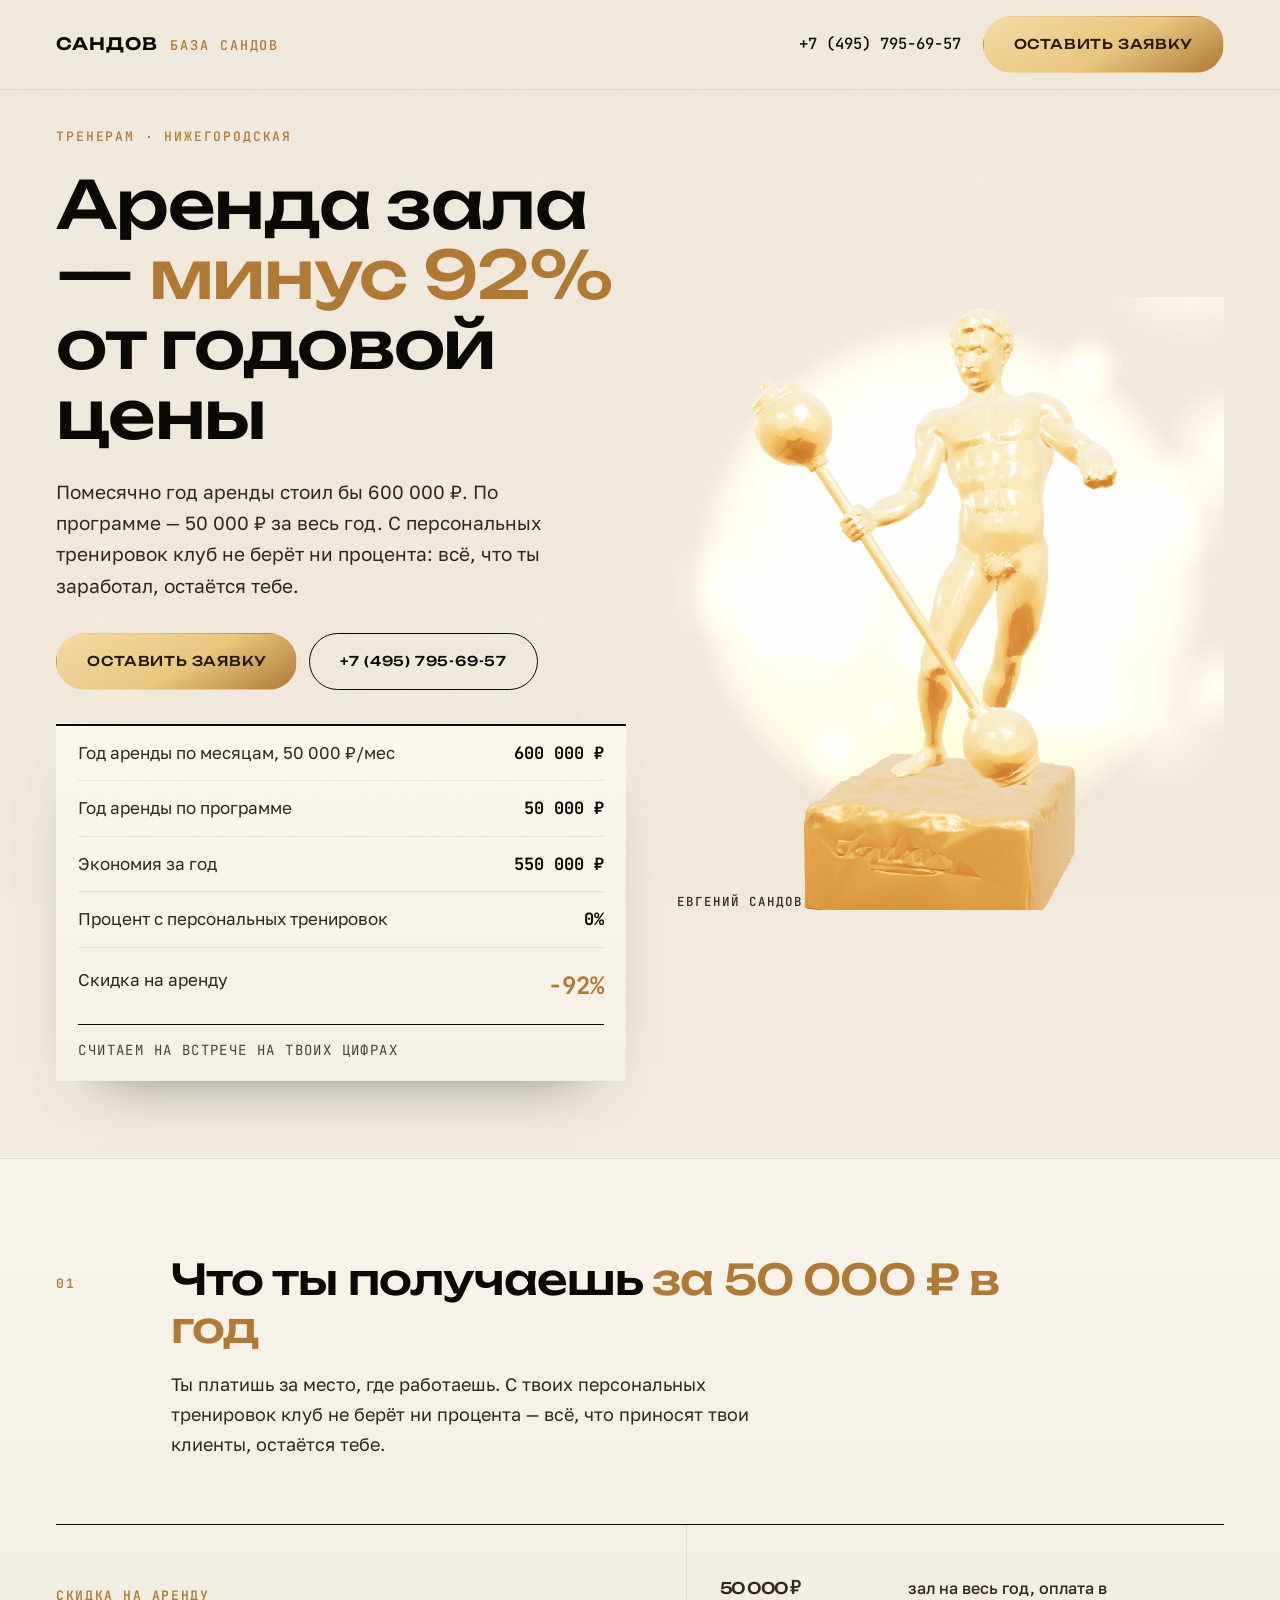
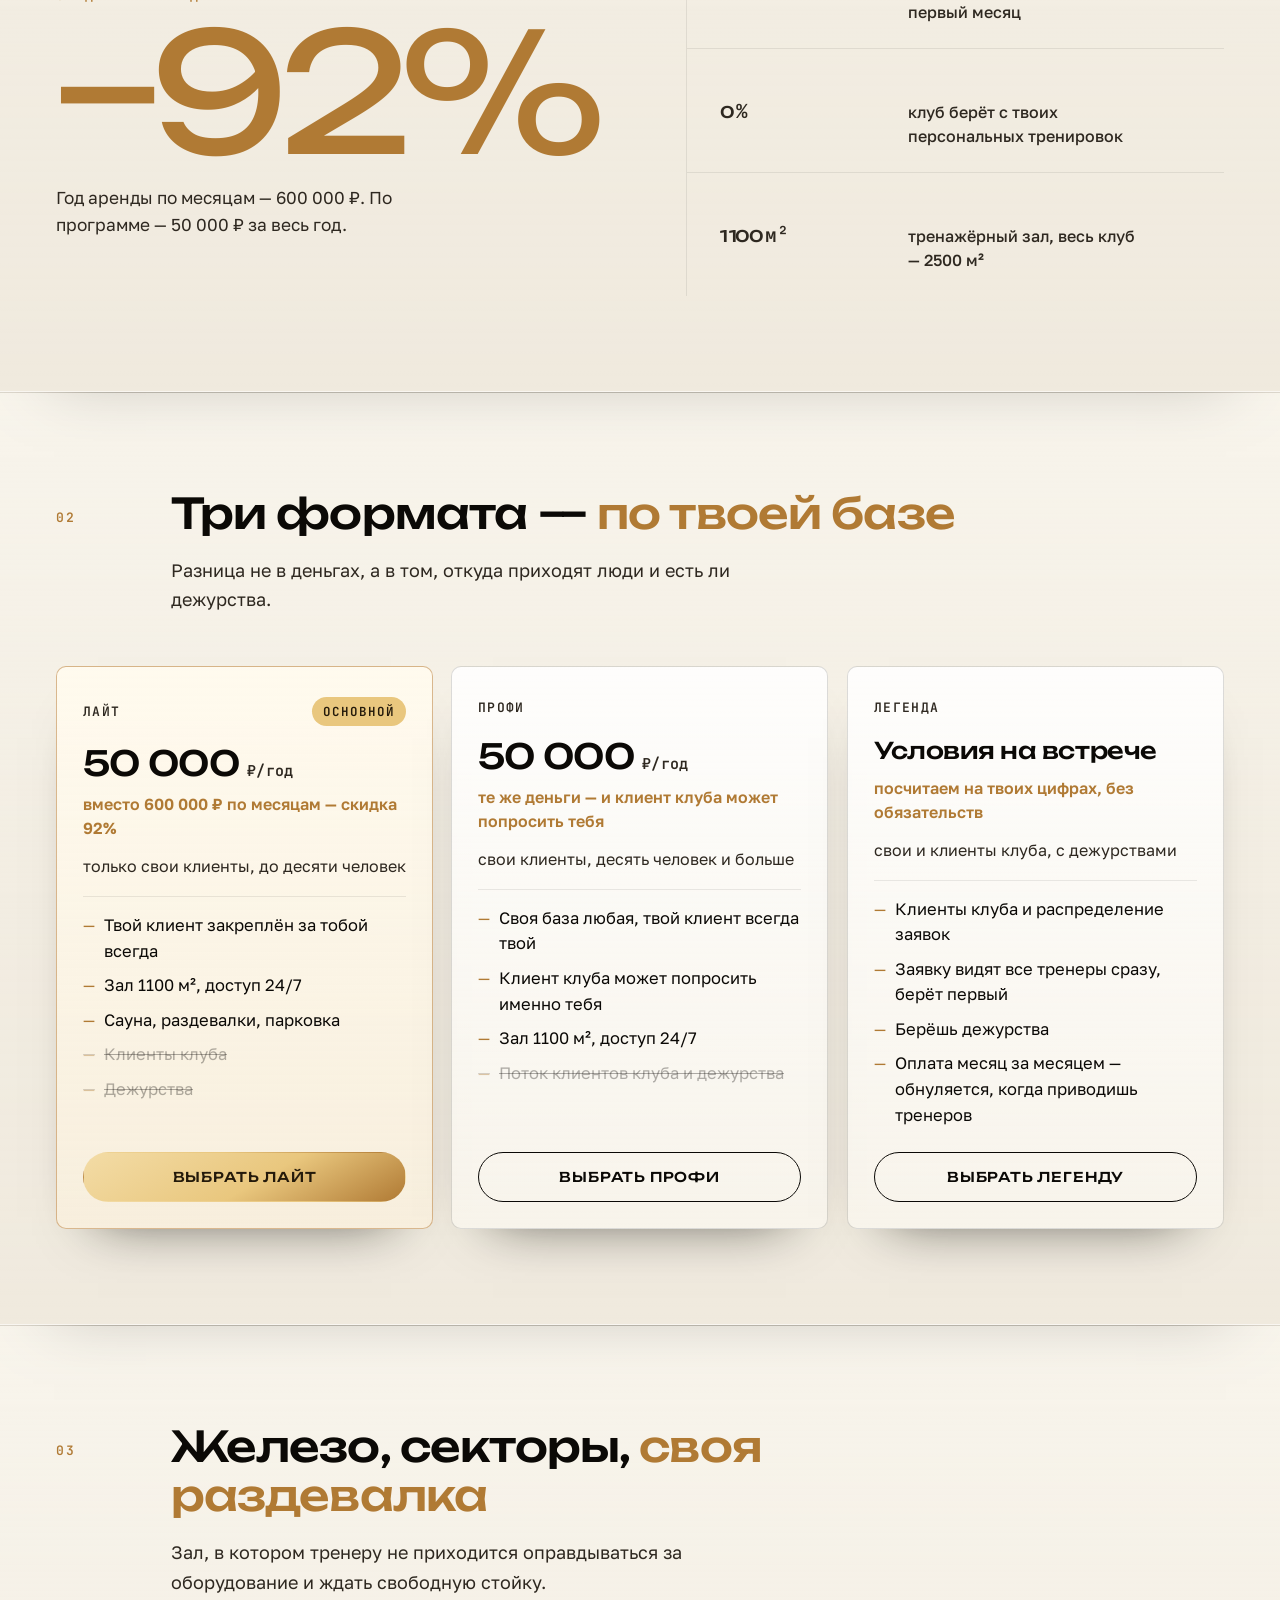
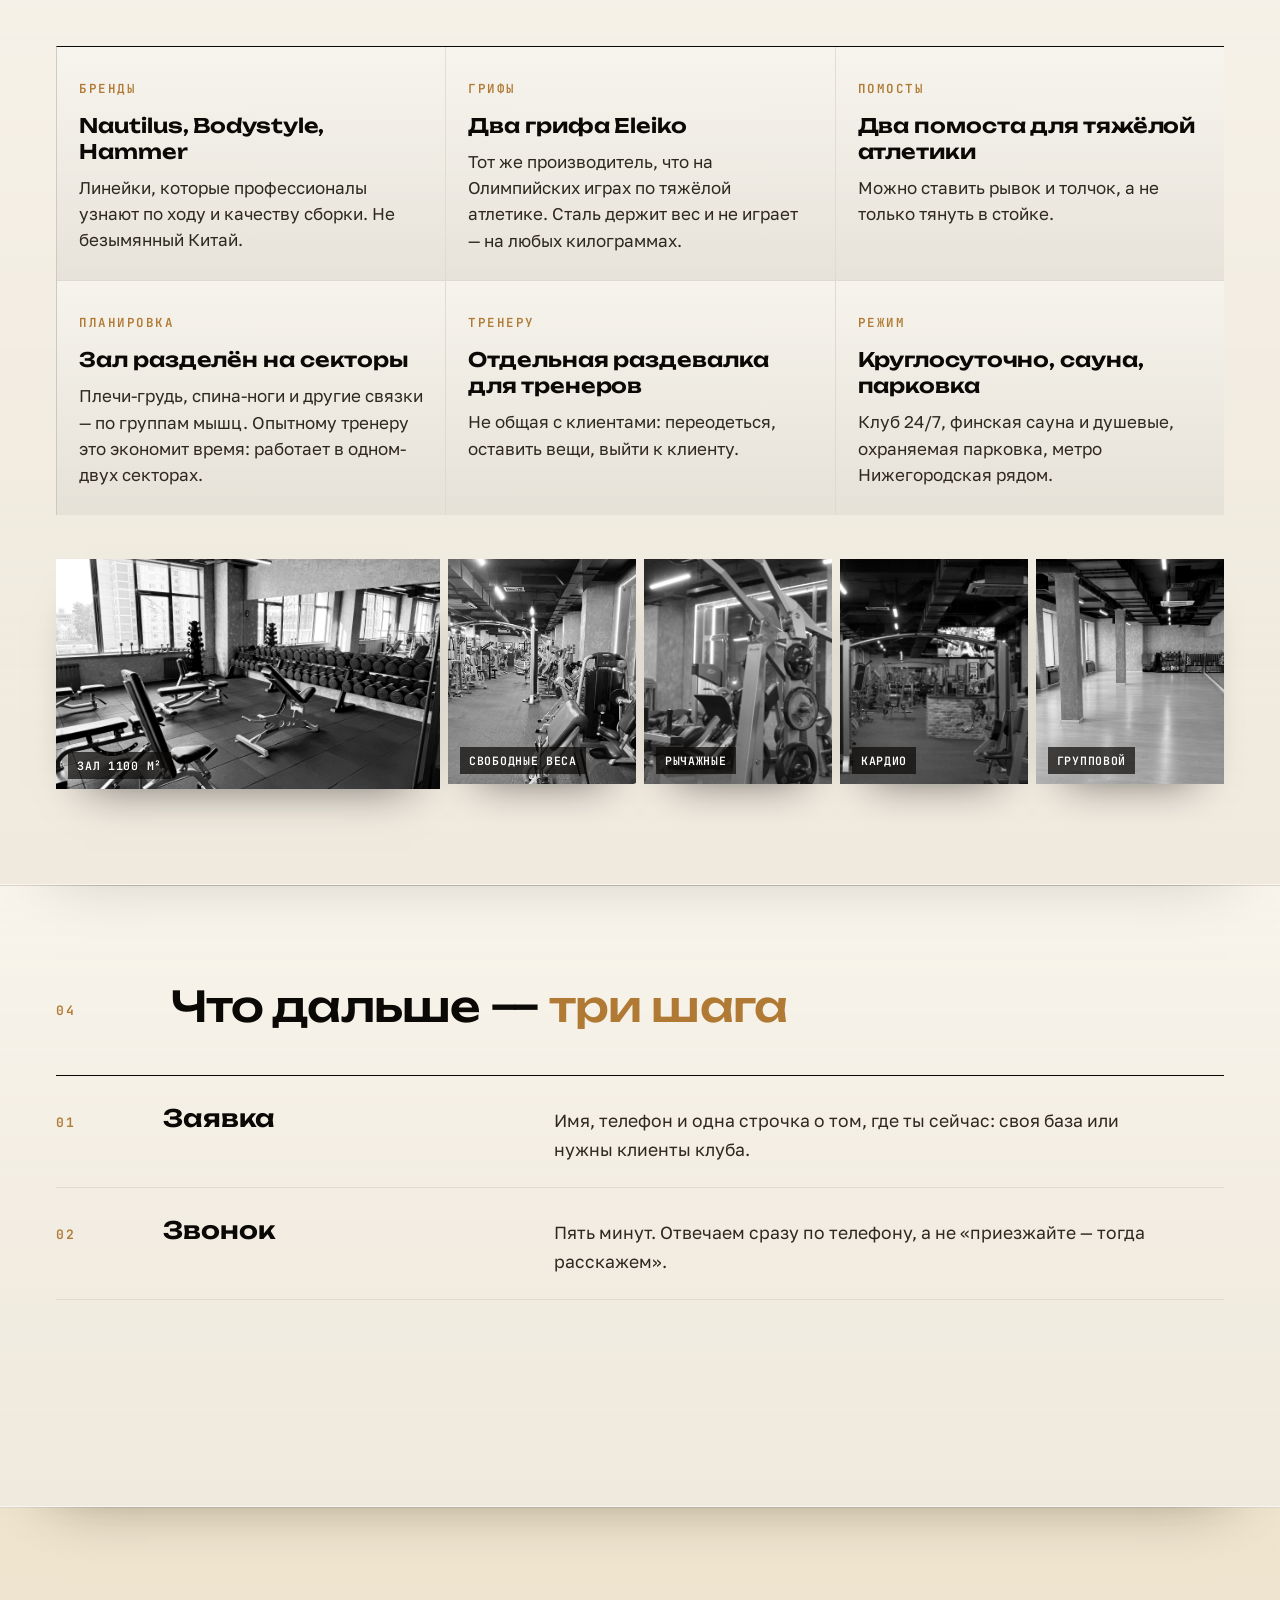
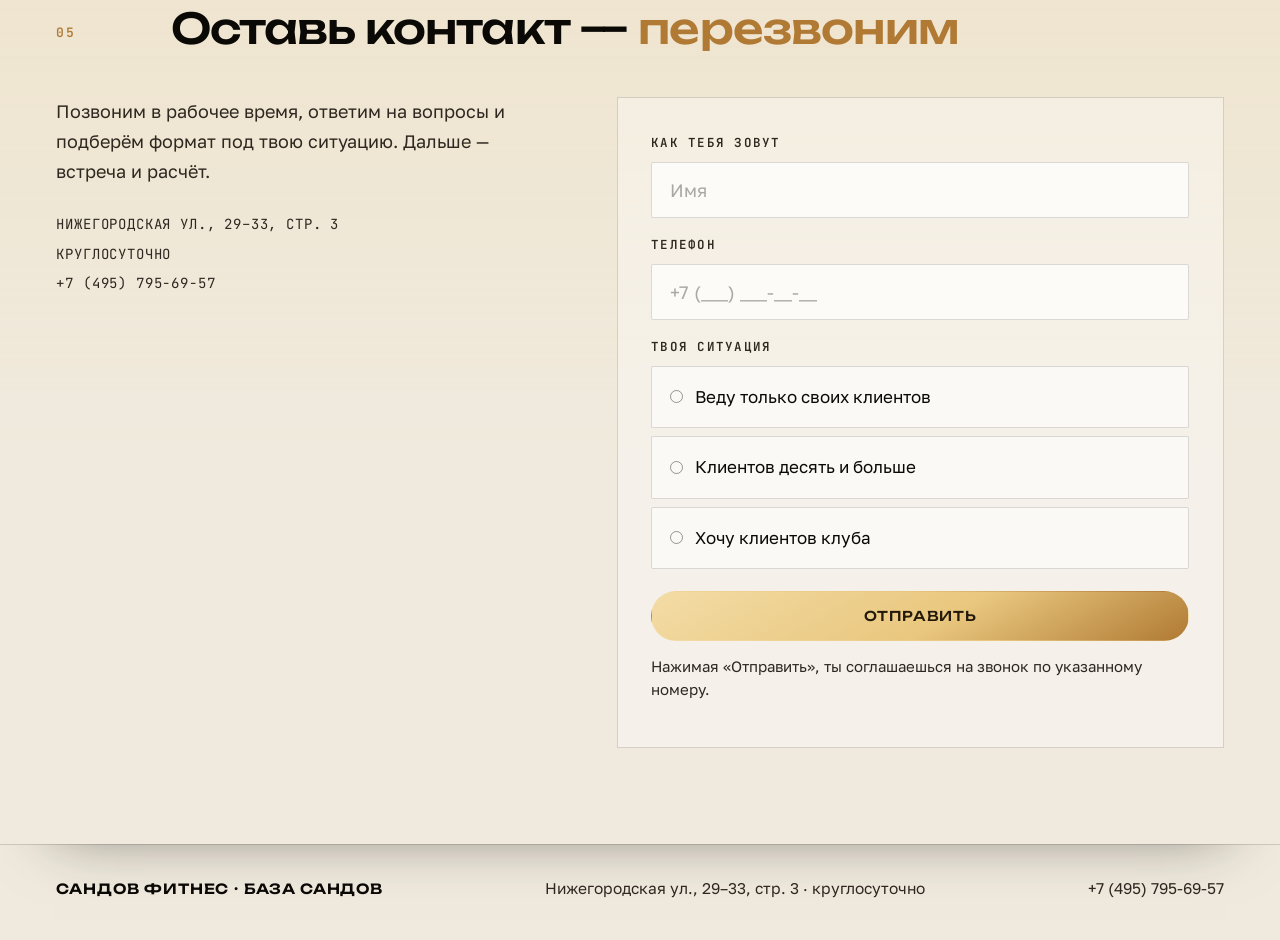
==== commit b0f97c85: "База Сандов: черновик страницы" ====
--- a/baza/index.html
+++ b/baza/index.html
@@ -11,6 +11,8 @@
 <meta property="og:description" content="С тренировок клуб не берёт ни процента. Зал 1100 м², 24/7, сауна, парковка. Нижегородская.">
 <meta property="og:type" content="website">
 <link rel="icon" href="img/logo-emblem.png">
+<link rel="preload" as="image" href="img/statue-34-mobile.webp" media="(max-width:1040px)">
+<link rel="preload" as="image" href="img/statue-34.webp" media="(min-width:1041px)">
 <link rel="stylesheet" href="fonts-local.css">
 <style>
   :root{
@@ -70,6 +72,12 @@
   .top-right{display:flex; align-items:center; gap:22px}
   .top-tel{font-family:var(--mono); font-size:15.5px; font-weight:500}
   @media (max-width:900px){ .top-tel{display:none} }
+  @media (max-width:760px){
+    .top-in{padding:9px var(--pad)}
+    .brand span{display:none}
+    .brand b{font-size:15px; letter-spacing:.04em}
+    .top .pill{padding:11px 18px; font-size:12px}
+  }
 
   .pill{display:inline-flex; align-items:center; justify-content:center; gap:8px; cursor:pointer;
     padding:16px 30px; border-radius:999px; border:1px solid var(--ink); background:transparent;
@@ -84,7 +92,12 @@
   .hero-grid{max-width:1340px; margin:0 auto; display:grid; grid-template-columns:minmax(0,1.02fr) minmax(0,.98fr);
     gap:clamp(24px,4vw,60px); align-items:center; position:relative; z-index:2}
   .hero-grid > *{min-width:0}
-  @media (max-width:1040px){ .hero-grid{grid-template-columns:minmax(0,1fr)} }
+  @media (max-width:1040px){
+  .hero-grid{display:flex; flex-direction:column; gap:0}
+  .scene{order:-1; width:100%; height:clamp(330px,86vw,450px); margin:0 0 14px; min-height:0}
+  .hero-copy{order:1}
+  .hero{padding-top:72px}
+}
 
   .eyebrow{font-family:var(--mono); font-size:13px; letter-spacing:.14em; text-transform:uppercase; color:var(--gold); font-weight:500; margin:0 0 22px}
   h1{font-family:var(--disp); font-weight:500; font-size:clamp(32px,5.2vw,66px); line-height:1.06; letter-spacing:-.02em; margin:0; max-width:21ch}
@@ -114,12 +127,16 @@
     background:radial-gradient(50% 50% at 50% 50%, rgba(11,9,6,.28), transparent 72%); filter:blur(6px); opacity:0; transition:opacity 1.2s}
   .scene.ready .shadow{opacity:1}
   .scene .still{position:absolute; inset:0; display:flex; align-items:center; justify-content:center; transition:opacity .6s}
-  .scene .still img{width:86%; filter:drop-shadow(0 24px 40px rgba(11,9,6,.28))}
+  .scene .still img{width:86%; filter:drop-shadow(0 24px 40px rgba(11,9,6,.30));
+    animation:statue-sway 7s ease-in-out infinite}
+  @keyframes statue-sway{0%,100%{transform:translateY(0) rotate(-1.2deg)}50%{transform:translateY(-8px) rotate(1.2deg)}}
   .scene.fallback canvas{display:none}
-  .scene:not(.fallback) .still{opacity:0; pointer-events:none}
+  .scene .still{opacity:1}
+  .scene.ready .still{opacity:0; pointer-events:none}
+  .scene.fallback .still{opacity:1}
   .scene-cap{position:absolute; left:0; bottom:-2px; font-family:var(--mono); font-size:12.5px; letter-spacing:.08em;
     text-transform:uppercase; color:var(--ink-soft); font-weight:500}
-  @media (max-width:1040px){ .scene{aspect-ratio:1/1; min-height:0; height:clamp(300px,78vw,460px); margin-top:18px} }
+  @media (max-width:1040px){ .scene{aspect-ratio:auto; min-height:0} }
 
   /* ——— разделы ——— */
   .sect{padding:clamp(58px,7.5vw,104px) var(--pad); border-top:1px solid var(--hair); position:relative;
@@ -313,7 +330,7 @@
 
     <div class="scene" id="scene">
       <canvas class="scene-gl"></canvas>
-      <div class="still"><img src="img/statue-34.png" alt="Статуэтка Сандова"></div>
+      <div class="still"><picture><source media="(max-width:1040px)" srcset="img/statue-34-mobile.webp" type="image/webp"><img src="img/statue-34.webp" alt="Статуэтка Сандова" fetchpriority="high" decoding="async"></picture></div>
       <div class="shadow" aria-hidden="true"></div>
       <div class="scene-cap">Евгений Сандов · бронза</div>
     </div>
@@ -676,7 +693,6 @@
    двигается только чуть-чуть от курсора. Глубина — туманом и размытыми
    огнями на разных расстояниях, без геометрических конструкций. */
 import * as THREE from 'three';
-import { RoomEnvironment } from 'three/addons/environments/RoomEnvironment.js';
 import { GLTFLoader } from 'three/addons/loaders/GLTFLoader.js';
 
 const box = document.getElementById('scene');
@@ -705,8 +721,28 @@
     camera.position.set(0, 0.12, 6.05);
     camera.lookAt(0, -0.05, 0);
 
-    const pmrem = new THREE.PMREMGenerator(renderer);
-    scene.environment = pmrem.fromScene(new RoomEnvironment(), 0.05).texture;
+    /* карта отражений рисуется тут же, на холсте: золото блестит без
+       загрузки лишних файлов и без долгой подготовки */
+    scene.environment = (() => {
+      const c = document.createElement('canvas'); c.width = 512; c.height = 256;
+      const g = c.getContext('2d');
+      const grad = g.createLinearGradient(0, 0, 0, 256);
+      grad.addColorStop(0, '#fffaf0');
+      grad.addColorStop(.45, '#e3cda6');
+      grad.addColorStop(.75, '#a98455');
+      grad.addColorStop(1, '#6b5336');
+      g.fillStyle = grad; g.fillRect(0, 0, 512, 256);
+      g.fillStyle = 'rgba(255,255,255,.95)';
+      g.beginPath(); g.ellipse(120, 62, 96, 34, 0, 0, 6.3); g.fill();
+      g.fillStyle = 'rgba(255,232,186,.85)';
+      g.beginPath(); g.ellipse(368, 104, 130, 46, 0, 0, 6.3); g.fill();
+      g.fillStyle = 'rgba(90,66,38,.55)';
+      g.beginPath(); g.ellipse(250, 226, 200, 40, 0, 0, 6.3); g.fill();
+      const t = new THREE.CanvasTexture(c);
+      t.mapping = THREE.EquirectangularReflectionMapping;
+      t.colorSpace = THREE.SRGBColorSpace;
+      return t;
+    })();
 
     const bronze = new THREE.MeshStandardMaterial({color: 0xF0B96A, metalness: 1, roughness: 0.15, envMapIntensity: 2.6});
     const bronzeDark = new THREE.MeshStandardMaterial({color: 0xC08A46, metalness: 1, roughness: 0.3, envMapIntensity: 1.8});
@@ -751,7 +787,7 @@
     const rig = new THREE.Group();
     scene.add(rig);
     let ready = false;
-    new GLTFLoader().load(
+    const загрузитьМодель = () => new GLTFLoader().load(
       'https://aum151-commits.github.io/sandow-assets/sandow-statue.glb',
       gltf => {
         const model = gltf.scene;
@@ -775,6 +811,9 @@
       undefined,
       err => { console.error('статуэтка не загрузилась', err); fail(); }
     );
+    /* сначала картинка (42 КБ), тяжёлая модель — следом, когда браузер свободен */
+    if ('requestIdleCallback' in window) requestIdleCallback(загрузитьМодель, {timeout: 1800});
+    else setTimeout(загрузитьМодель, 900);
 
     const key = new THREE.SpotLight(0xfff6e8, 135, 40, Math.PI/5, 0.5, 1.1); key.position.set(3.2, 6, 6); scene.add(key);
     const rim = new THREE.PointLight(0xffa94f, 55, 34); rim.position.set(-4, 1.6, -1.5); scene.add(rim);
--- a/baza/fonts-local.css
+++ b/baza/fonts-local.css
@@ -0,0 +1,15 @@
+/* Шрифты клуба — файлами, из папки дизайн-шаблоны.
+   Важно: у Archivo нет кириллицы, поэтому текст набран Golos Text
+   (в паспорте он значится как Archivo — по факту кириллицу рисует Golos). */
+@font-face{
+  font-family:'Unbounded'; src:url('fonts/Unbounded-var.ttf') format('truetype');
+  font-weight:200 900; font-display:swap; font-style:normal;
+}
+@font-face{
+  font-family:'Golos Text'; src:url('fonts/GolosText-var.ttf') format('truetype');
+  font-weight:400 900; font-display:swap; font-style:normal;
+}
+@font-face{
+  font-family:'JetBrains Mono'; src:url('fonts/JetBrainsMono-var.ttf') format('truetype');
+  font-weight:100 800; font-display:swap; font-style:normal;
+}
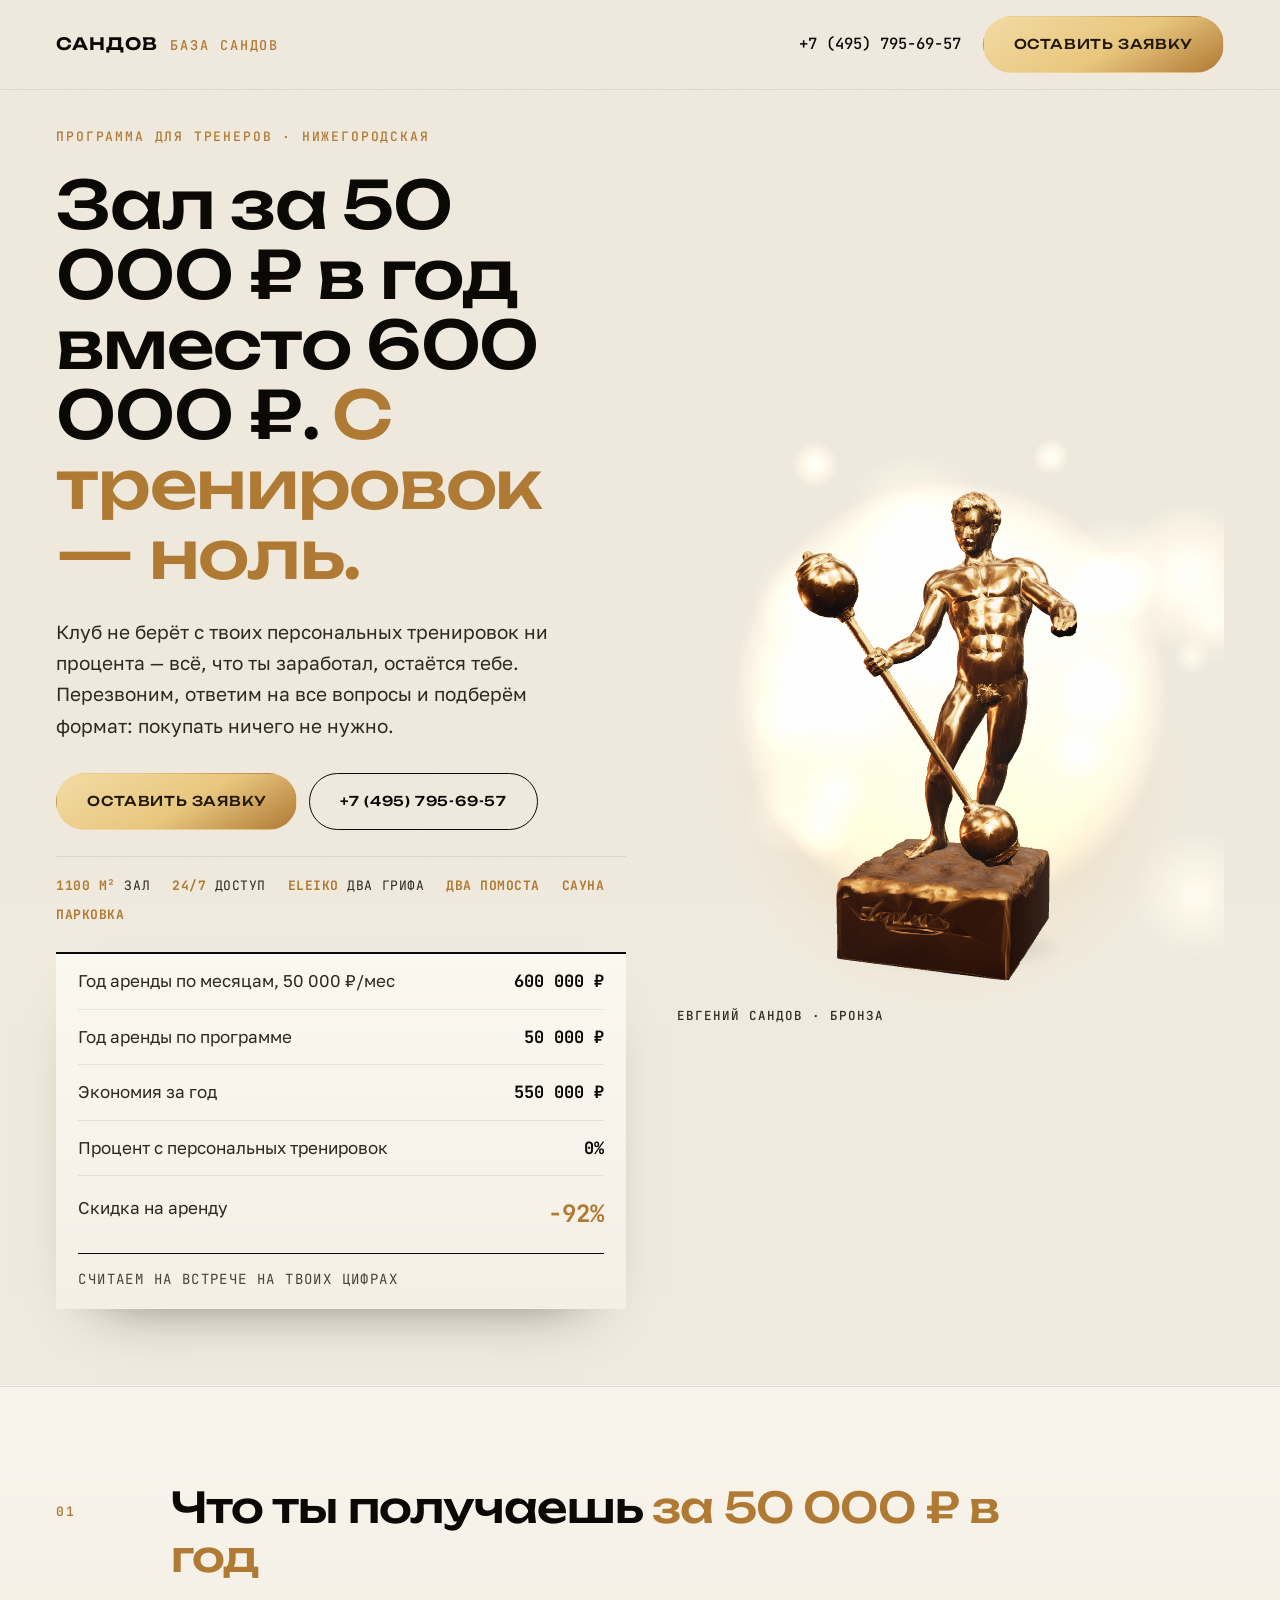
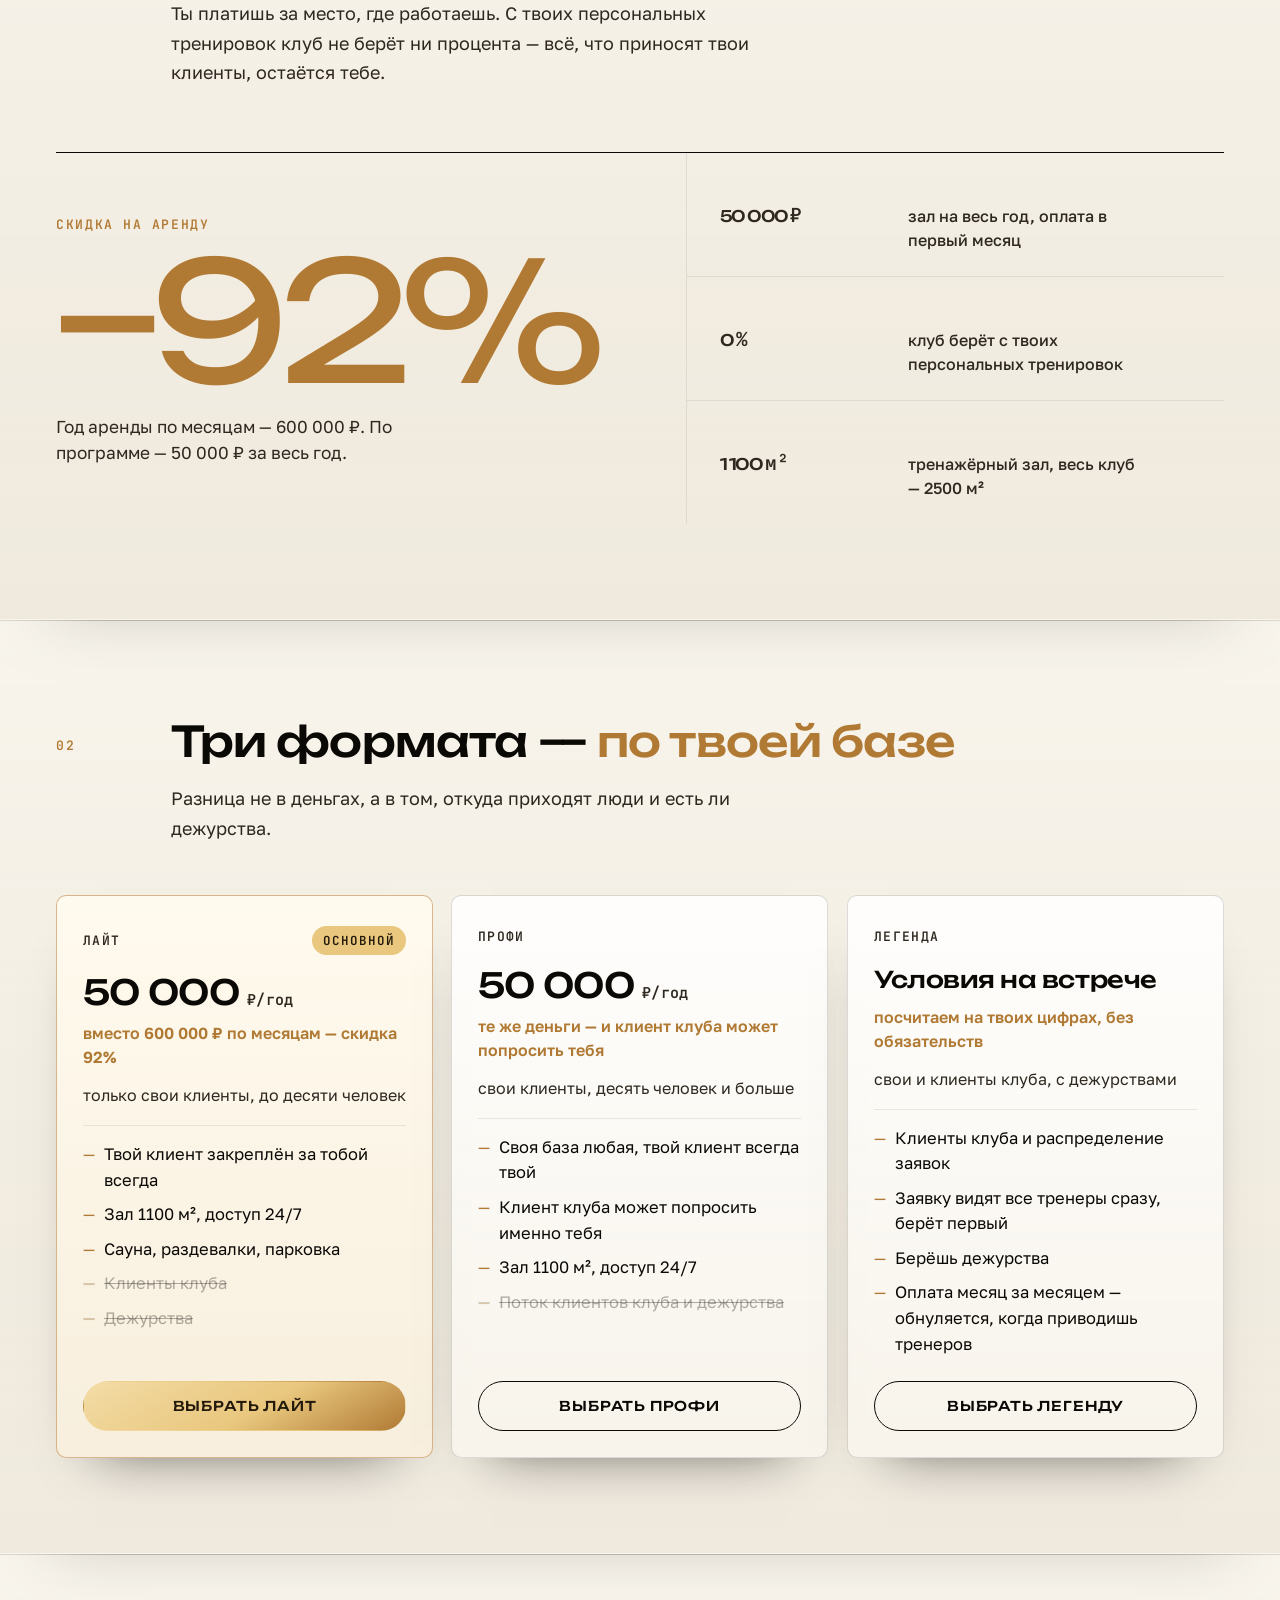
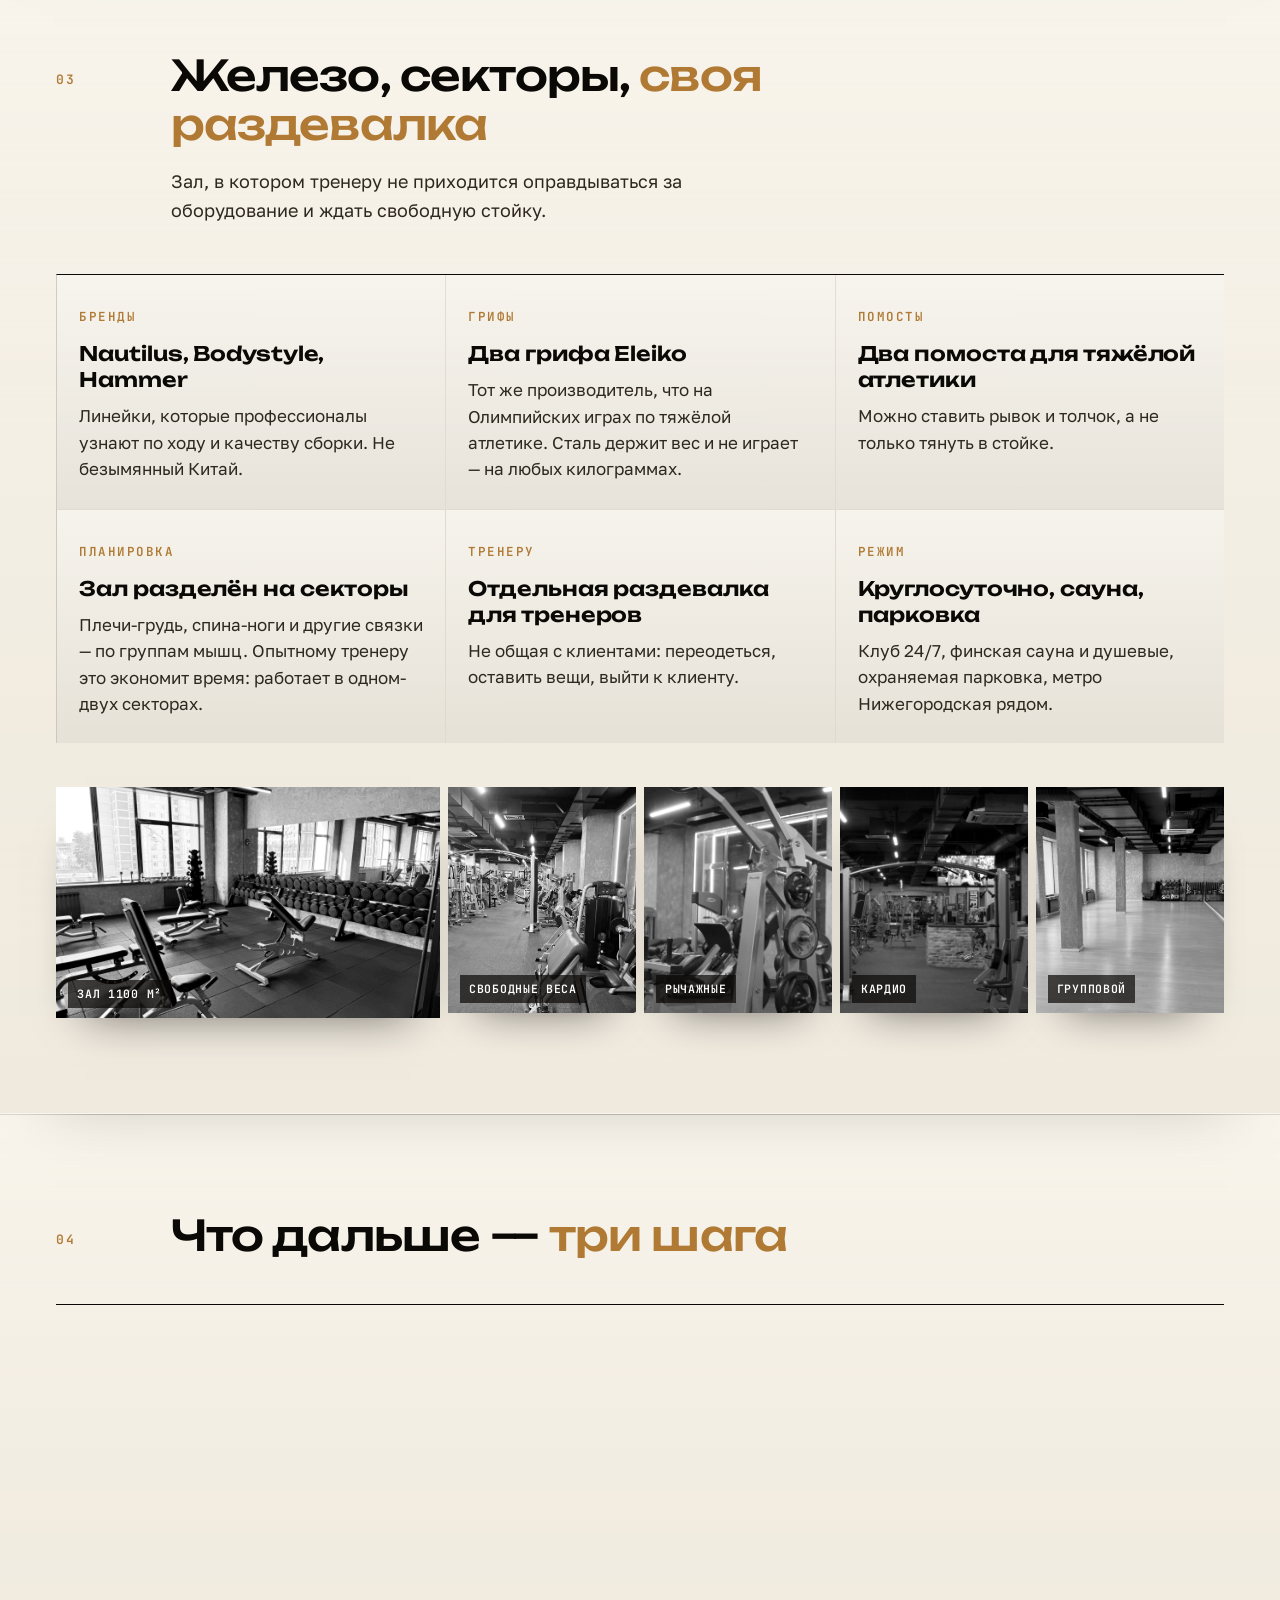
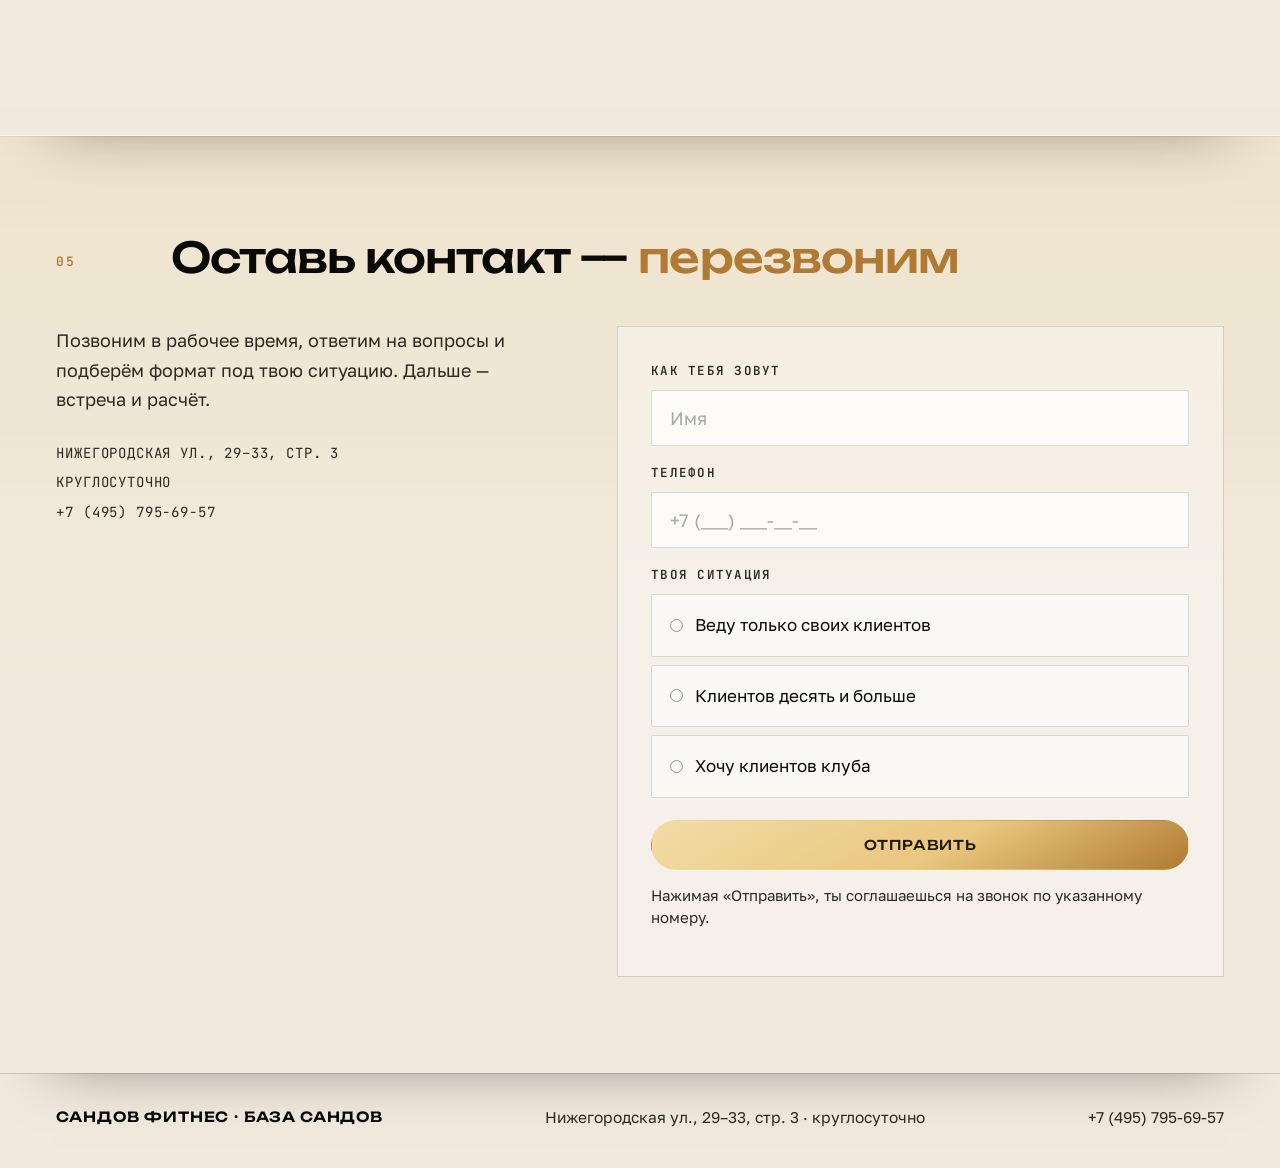
==== commit 0d984250: "База Сандов: черновик страницы" ====
--- a/baza/index.html
+++ b/baza/index.html
@@ -105,7 +105,11 @@
   .hero-note{max-width:44ch; margin:26px 0 0; color:var(--ink-soft); font-size:19px; line-height:1.65; font-weight:400}
   .hero-cta{display:flex; gap:12px; flex-wrap:wrap; margin-top:32px}
 
-  .ledger{margin-top:34px; border-top:2px solid var(--ink); font-family:var(--mono); font-size:15.5px; max-width:600px;
+  .hero-facts{display:flex; flex-wrap:wrap; gap:8px 22px; margin-top:26px; padding-top:18px;
+    border-top:1px solid var(--hair); font-family:var(--mono); font-size:13px; letter-spacing:.04em;
+    text-transform:uppercase; color:var(--ink-soft)}
+  .hero-facts b{color:var(--gold); font-weight:700}
+  .ledger{margin-top:26px; border-top:2px solid var(--ink); font-family:var(--mono); font-size:15.5px; max-width:600px;
     padding:0 22px 18px; background:linear-gradient(180deg, rgba(255,253,247,.72), rgba(255,253,247,.28));
     box-shadow:0 30px 60px -46px rgba(11,9,6,.7), inset 0 1px 0 rgba(255,255,255,.7)}
   .ledger .row{display:flex; justify-content:space-between; gap:14px; padding:13px 0; border-bottom:1px solid var(--hair);
@@ -310,12 +314,20 @@
 <header class="hero" id="hero">
   <div class="hero-grid">
     <div>
-      <p class="eyebrow">Тренерам · Нижегородская</p>
-      <h1>Аренда зала — <em>минус 92%</em> от годовой цены</h1>
-      <p class="hero-note">Помесячно год аренды стоил бы 600 000 ₽. По программе — 50 000 ₽ за весь год. С персональных тренировок клуб не берёт ни процента: всё, что ты заработал, остаётся тебе.</p>
+      <p class="eyebrow">Программа для тренеров · Нижегородская</p>
+      <h1>Зал за 50 000 ₽ в год вместо 600 000 ₽. <em>С тренировок — ноль.</em></h1>
+      <p class="hero-note">Клуб не берёт с твоих персональных тренировок ни процента — всё, что ты заработал, остаётся тебе. Перезвоним, ответим на все вопросы и подберём формат: покупать ничего не нужно.</p>
       <div class="hero-cta">
         <a class="pill gold" href="#zayavka">Оставить заявку</a>
         <a class="pill" href="tel:+74957956957">+7 (495) 795-69-57</a>
+      </div>
+      <div class="hero-facts">
+        <span><b>1100 м²</b> зал</span>
+        <span><b>24/7</b> доступ</span>
+        <span><b>Eleiko</b> два грифа</span>
+        <span><b>два помоста</b></span>
+        <span><b>сауна</b></span>
+        <span><b>парковка</b></span>
       </div>
 
       <div class="ledger">
@@ -694,6 +706,7 @@
    огнями на разных расстояниях, без геометрических конструкций. */
 import * as THREE from 'three';
 import { GLTFLoader } from 'three/addons/loaders/GLTFLoader.js';
+import { RoomEnvironment } from 'three/addons/environments/RoomEnvironment.js';
 
 const box = document.getElementById('scene');
 if (box){
@@ -712,40 +725,20 @@
     renderer.setPixelRatio(Math.min(window.devicePixelRatio, small ? 1.6 : 2));
     renderer.setSize(W(), H());
     renderer.toneMapping = THREE.ACESFilmicToneMapping;
-    renderer.toneMappingExposure = 1.3;
+    renderer.toneMappingExposure = 1.15;
 
     const scene = new THREE.Scene();
     scene.fog = new THREE.Fog(PAPER, 4.2, 15);
 
-    const camera = new THREE.PerspectiveCamera(36, W()/H(), 0.1, 60);
-    camera.position.set(0, 0.12, 6.05);
+    const camera = new THREE.PerspectiveCamera(42, W()/H(), 0.1, 100);
+    camera.position.set(0, 0.3, 6.2);
     camera.lookAt(0, -0.05, 0);
 
-    /* карта отражений рисуется тут же, на холсте: золото блестит без
-       загрузки лишних файлов и без долгой подготовки */
-    scene.environment = (() => {
-      const c = document.createElement('canvas'); c.width = 512; c.height = 256;
-      const g = c.getContext('2d');
-      const grad = g.createLinearGradient(0, 0, 0, 256);
-      grad.addColorStop(0, '#fffaf0');
-      grad.addColorStop(.45, '#e3cda6');
-      grad.addColorStop(.75, '#a98455');
-      grad.addColorStop(1, '#6b5336');
-      g.fillStyle = grad; g.fillRect(0, 0, 512, 256);
-      g.fillStyle = 'rgba(255,255,255,.95)';
-      g.beginPath(); g.ellipse(120, 62, 96, 34, 0, 0, 6.3); g.fill();
-      g.fillStyle = 'rgba(255,232,186,.85)';
-      g.beginPath(); g.ellipse(368, 104, 130, 46, 0, 0, 6.3); g.fill();
-      g.fillStyle = 'rgba(90,66,38,.55)';
-      g.beginPath(); g.ellipse(250, 226, 200, 40, 0, 0, 6.3); g.fill();
-      const t = new THREE.CanvasTexture(c);
-      t.mapping = THREE.EquirectangularReflectionMapping;
-      t.colorSpace = THREE.SRGBColorSpace;
-      return t;
-    })();
-
-    const bronze = new THREE.MeshStandardMaterial({color: 0xF0B96A, metalness: 1, roughness: 0.15, envMapIntensity: 2.6});
-    const bronzeDark = new THREE.MeshStandardMaterial({color: 0xC08A46, metalness: 1, roughness: 0.3, envMapIntensity: 1.8});
+    const pmrem = new THREE.PMREMGenerator(renderer);
+    scene.environment = pmrem.fromScene(new RoomEnvironment(), 0.04).texture;
+
+    const bronze = new THREE.MeshStandardMaterial({color: 0xC08B4E, metalness: 1, roughness: 0.26, envMapIntensity: 1.6});
+    const bronzeDark = new THREE.MeshStandardMaterial({color: 0x8A5A2C, metalness: 1, roughness: 0.45, envMapIntensity: 1.2});
 
     /* мягкий круг для дымки и огней */
     function softCircle(inner, mid){
@@ -801,7 +794,7 @@
         const bb = new THREE.Box3().setFromObject(model);
         const size = new THREE.Vector3(); bb.getSize(size);
         const center = new THREE.Vector3(); bb.getCenter(center);
-        const k = 3.75 / Math.max(size.y, 0.001);
+        const k = 3.5 / Math.max(size.y, 0.001);
         model.scale.setScalar(k);
         model.position.sub(center.multiplyScalar(k));
         rig.add(model);
@@ -815,12 +808,14 @@
     if ('requestIdleCallback' in window) requestIdleCallback(загрузитьМодель, {timeout: 1800});
     else setTimeout(загрузитьМодель, 900);
 
-    const key = new THREE.SpotLight(0xfff6e8, 135, 40, Math.PI/5, 0.5, 1.1); key.position.set(3.2, 6, 6); scene.add(key);
-    const rim = new THREE.PointLight(0xffa94f, 55, 34); rim.position.set(-4, 1.6, -1.5); scene.add(rim);
-    const warm = new THREE.PointLight(0xffd9a0, 34, 30); warm.position.set(-2.2, 2.4, 4); scene.add(warm);
-    scene.add(new THREE.AmbientLight(0x8d7a5f, 1.6));
-
-    let mx = 0, my = 0, tmx = 0, tmy = 0;
+    const key = new THREE.SpotLight(0xfff0d8, 70, 50, Math.PI/5, 0.5, 1.2); key.position.set(4, 8, 6); scene.add(key);
+    const rim = new THREE.PointLight(0xffb066, 45, 50); rim.position.set(-6, -1, -3); scene.add(rim);
+    const cool = new THREE.PointLight(0xffd9a0, 26, 50); cool.position.set(-4, 4, 5); scene.add(cool);
+    scene.add(new THREE.AmbientLight(0x2a2018, 1.1));
+
+    let mx = 0, my = 0, tmx = 0, tmy = 0, scr = 0, tscr = 0;
+    const clamp = (v,a,b) => Math.max(a, Math.min(b, v));
+    window.addEventListener('scroll', () => { tscr = clamp(window.scrollY / (window.innerHeight * 1.2), 0, 1); }, {passive:true});
     window.addEventListener('pointermove', e => {
       tmx = e.clientX / window.innerWidth * 2 - 1;
       tmy = -(e.clientY / window.innerHeight * 2 - 1);
@@ -835,7 +830,7 @@
     function frame(){
       raf = requestAnimationFrame(frame);
       t += Math.min(clock.getDelta(), 0.05);
-      mx += (tmx - mx) * 0.045; my += (tmy - my) * 0.045;
+      mx += (tmx - mx) * 0.05; my += (tmy - my) * 0.05; scr += (tscr - scr) * 0.06;
 
       if (ready){
         const intro = Math.min(1, t / 1.2);
@@ -851,10 +846,10 @@
         s.material.opacity = 0.07 + 0.1 * (0.5 + 0.5 * Math.sin(t * 0.4 + i));
       });
       /* камера стоит на месте: только лёгкий сдвиг от курсора, без наезда */
-      camera.position.x = mx * 0.3;
-      camera.position.y = 0.15 + my * 0.22;
-      camera.position.z = 6.05;
-      camera.lookAt(mx * 0.08, -0.05 + my * 0.06, 0);
+      camera.position.x = mx * 0.5;
+      camera.position.y = 0.3 + my * 0.32;
+      camera.position.z = 6.2 - scr * 0.7;
+      camera.lookAt(0, 0, 0);
 
       renderer.render(scene, camera);
       box.setAttribute('data-3d', ready ? 'ok' : 'loading');
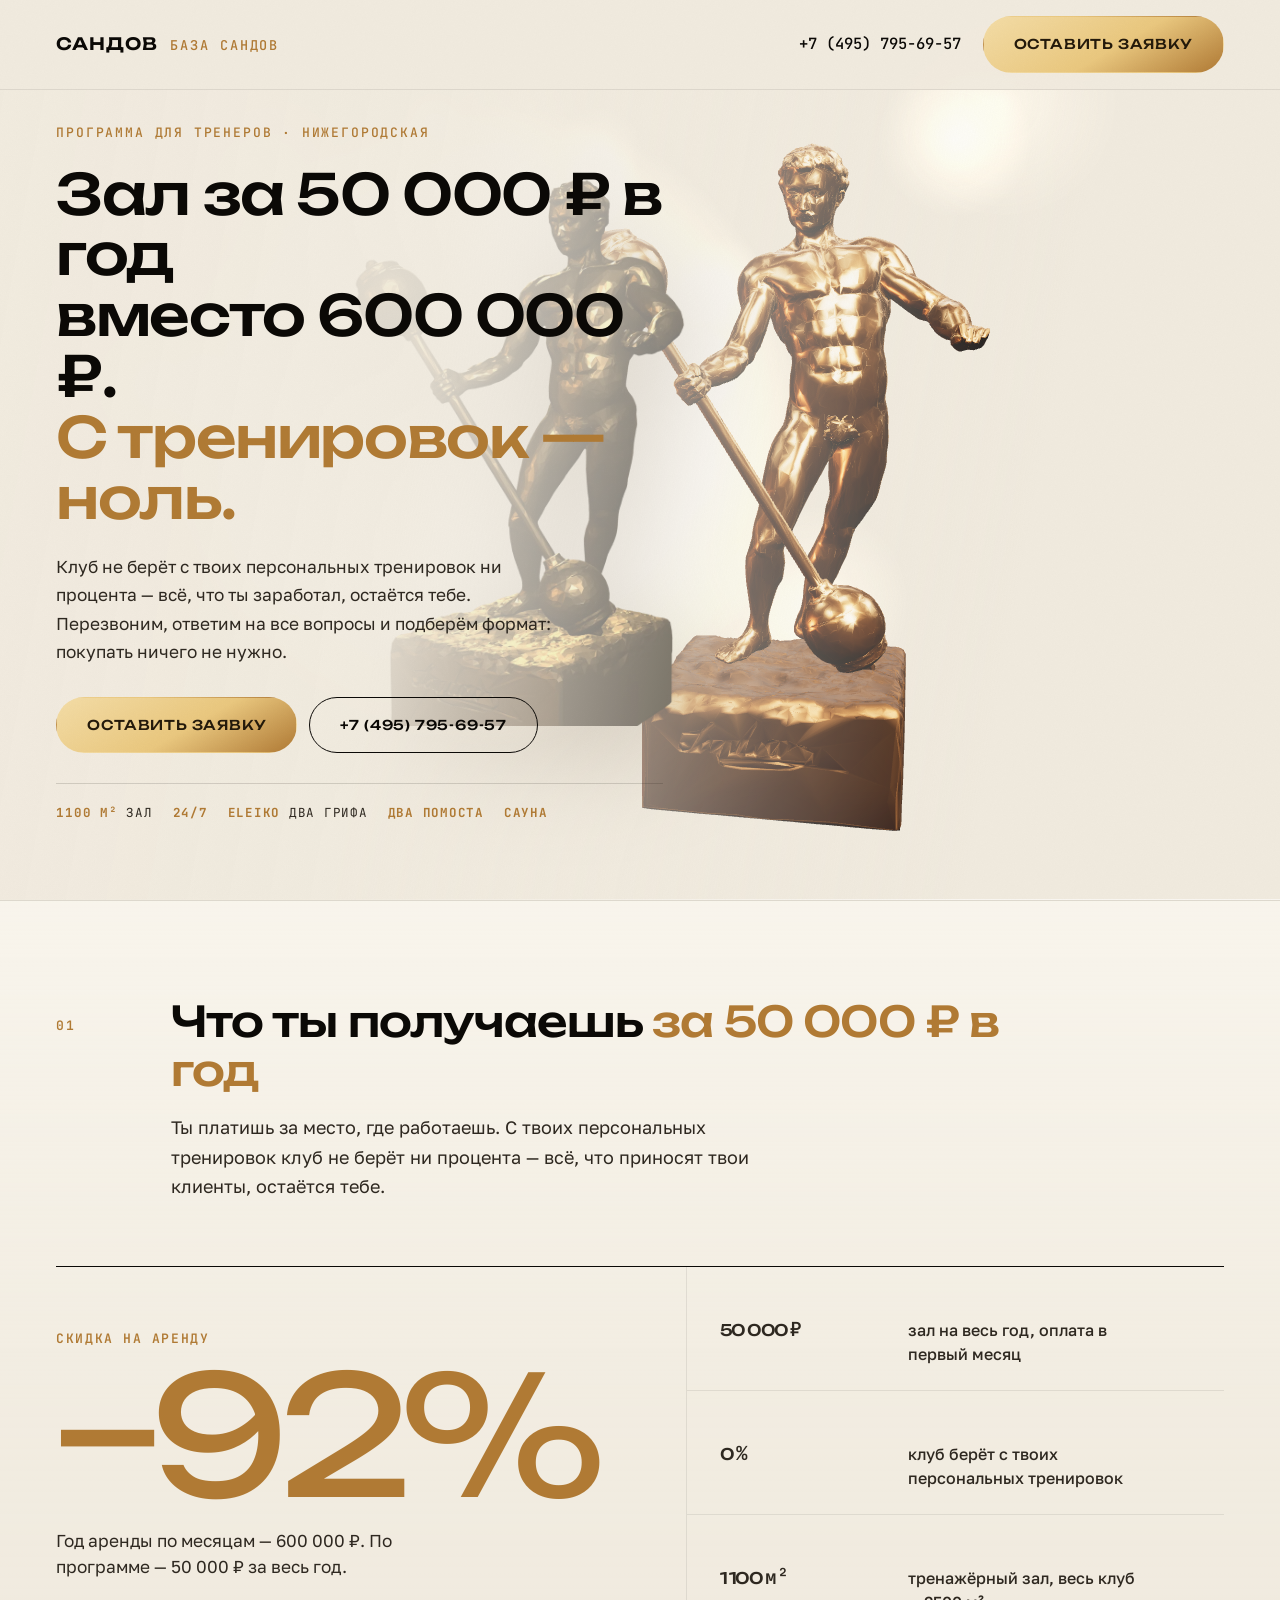
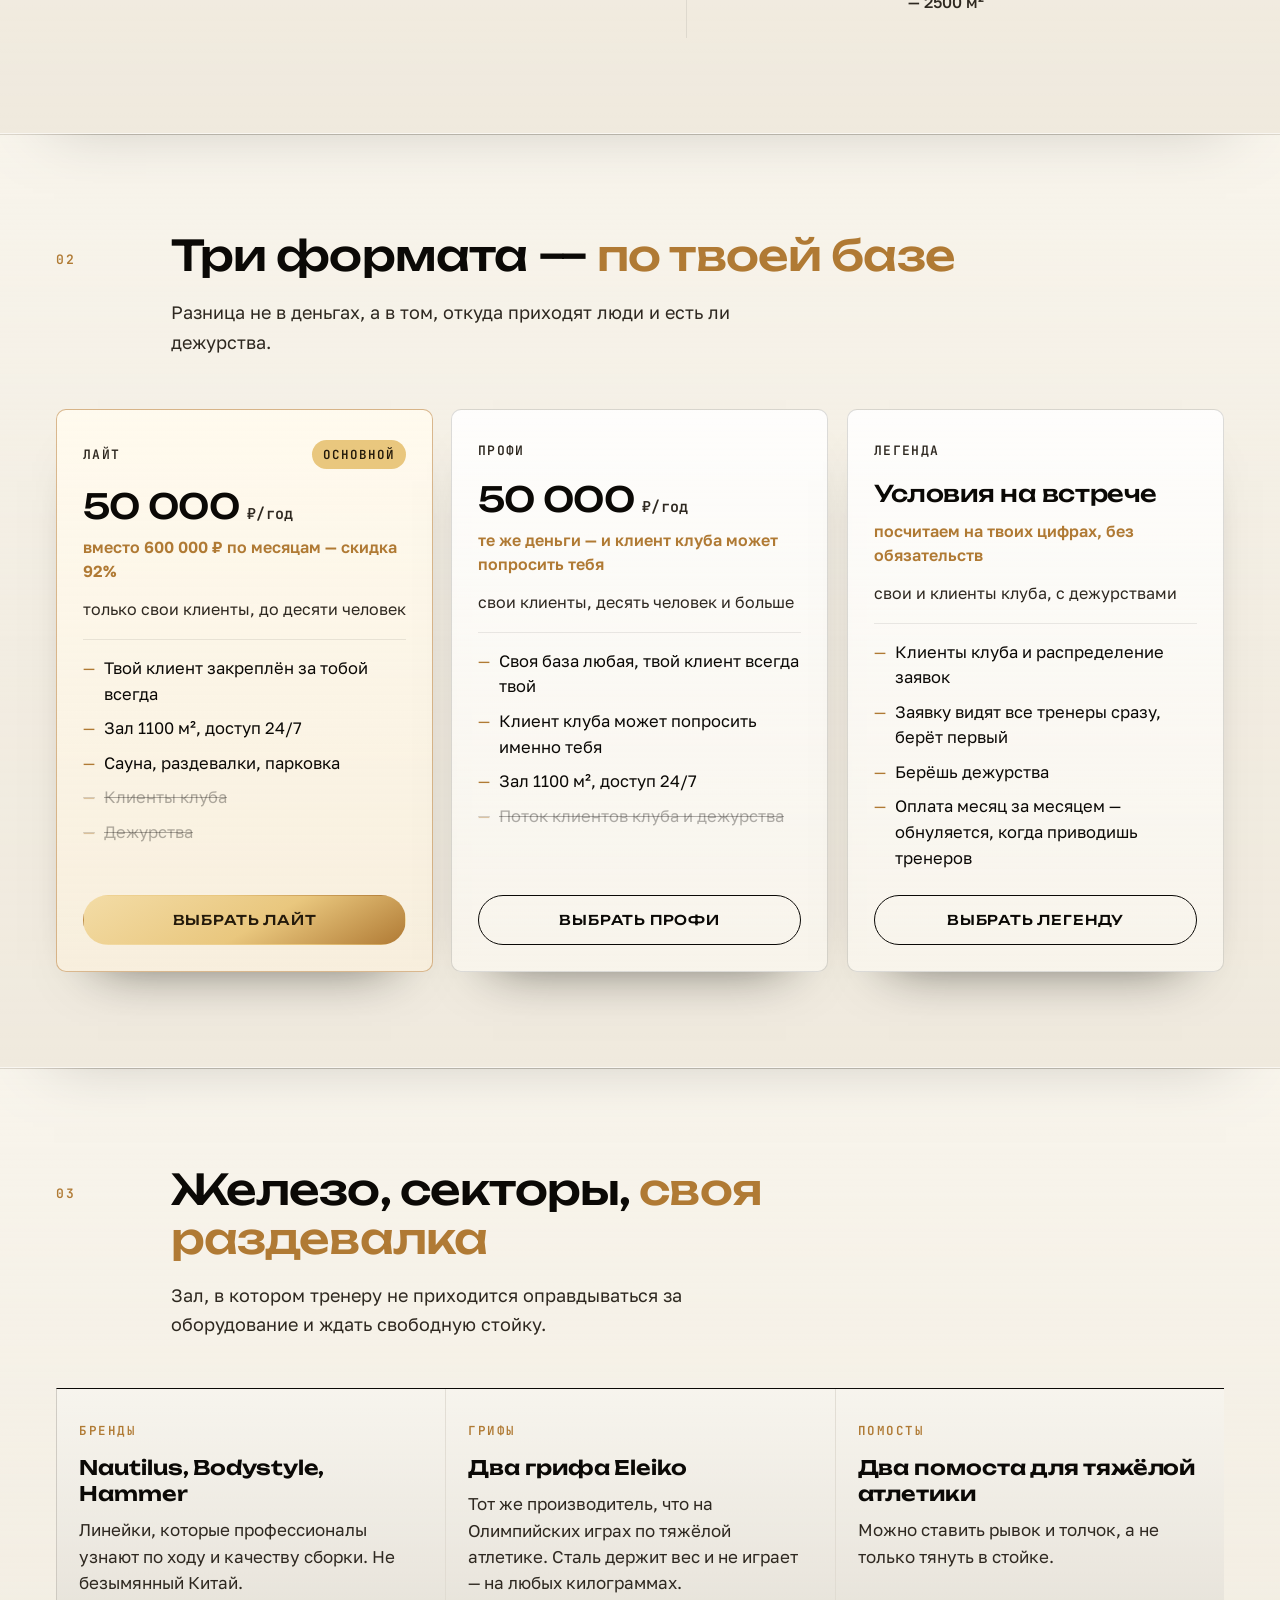
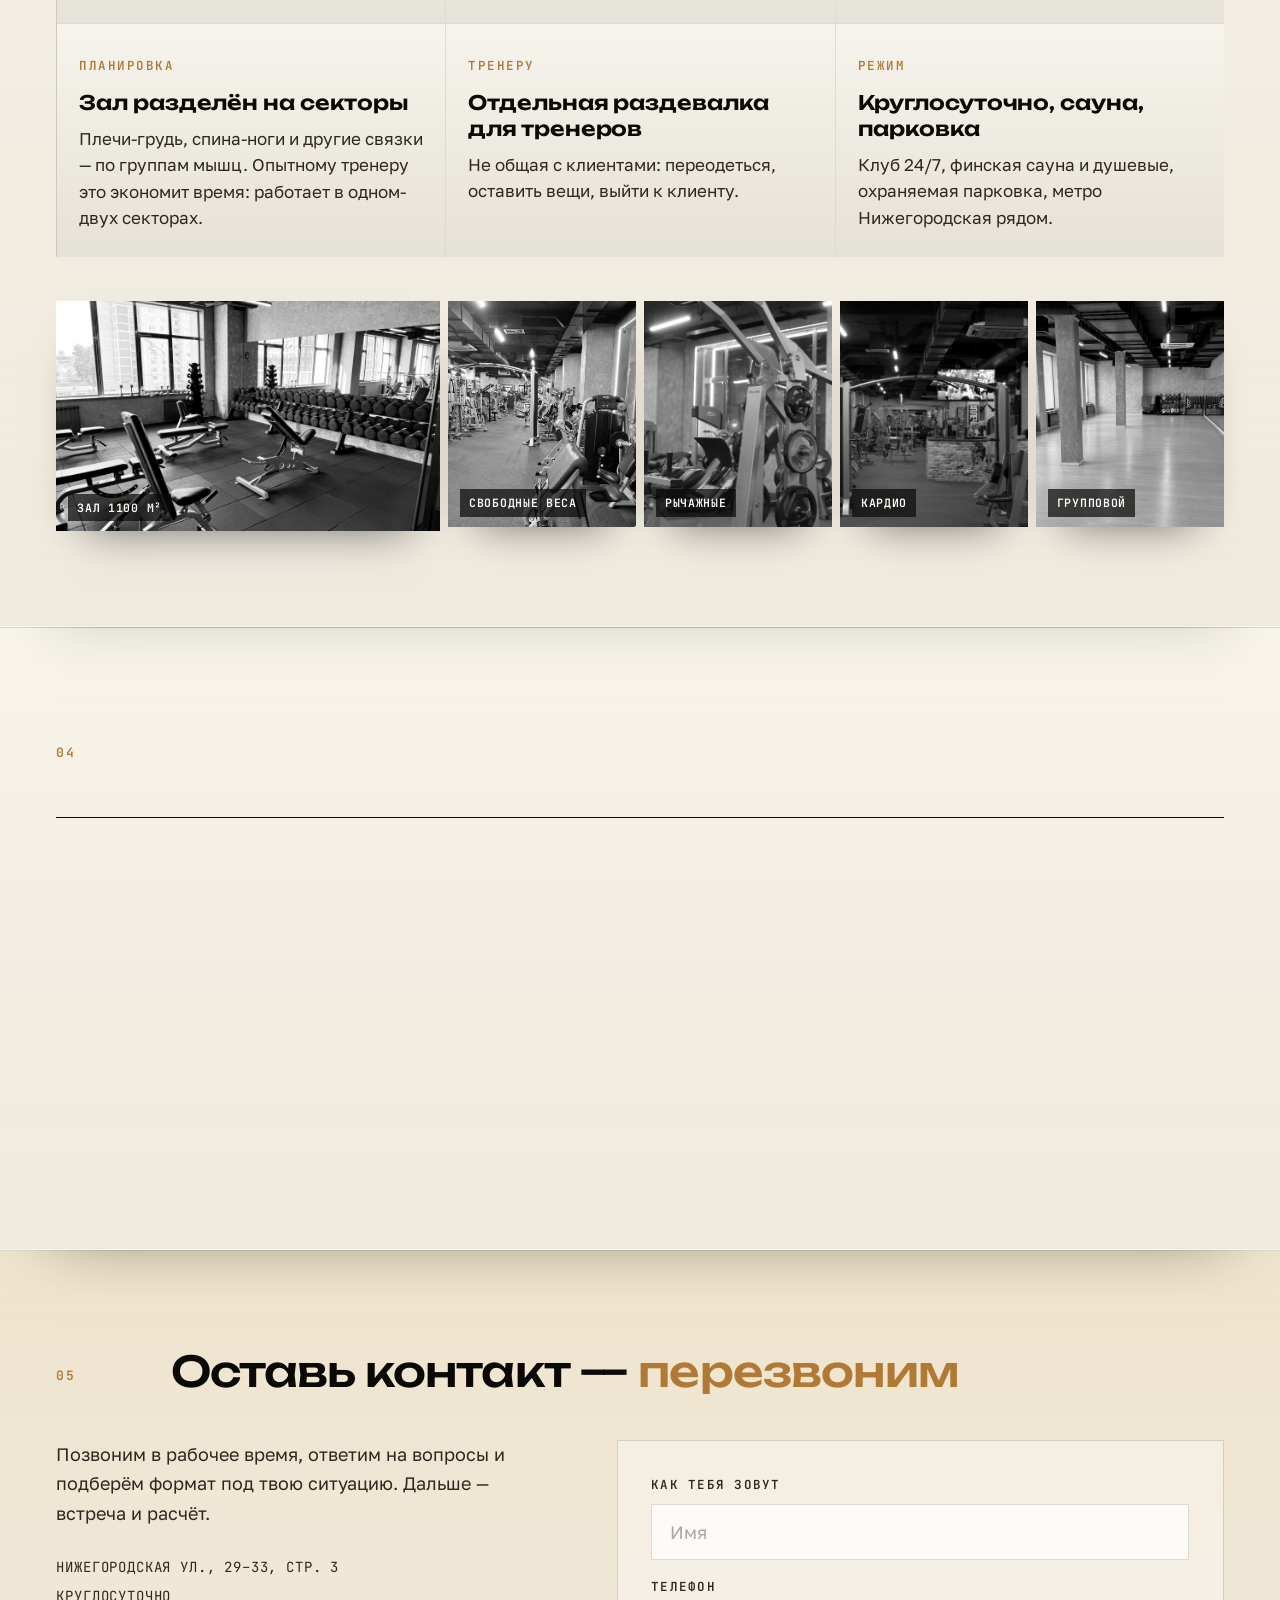
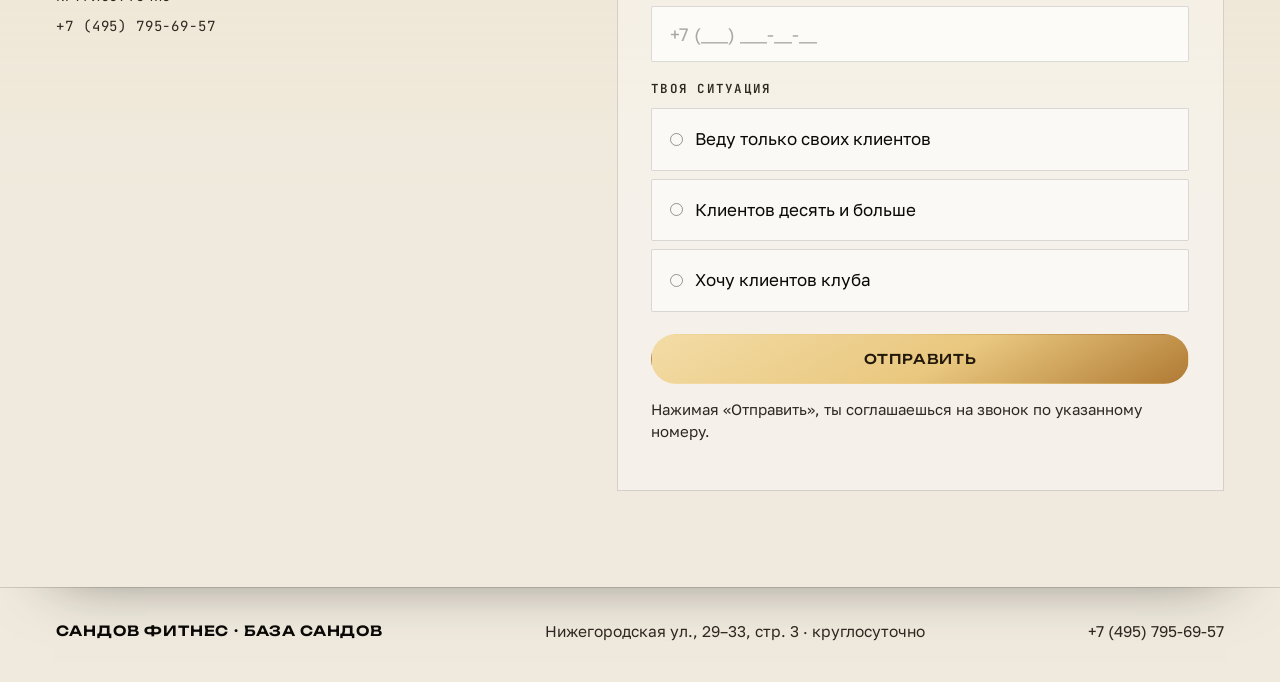
==== commit 90582cf5: "База Сандов: черновик страницы" ====
--- a/baza/index.html
+++ b/baza/index.html
@@ -87,60 +87,47 @@
   .pill.gold{background:linear-gradient(150deg,var(--gold-lite),var(--gold-fill) 55%,var(--gold)); border-color:transparent; color:#241a0b}
   .pill.gold:hover{box-shadow:0 12px 30px rgba(192,139,78,.35); transform:translateY(-1px)}
 
-  /* ——— первый экран ——— */
-  .hero{position:relative; padding:clamp(112px,14vh,170px) var(--pad) clamp(40px,6vw,80px); overflow:hidden}
-  .hero-grid{max-width:1340px; margin:0 auto; display:grid; grid-template-columns:minmax(0,1.02fr) minmax(0,.98fr);
-    gap:clamp(24px,4vw,60px); align-items:center; position:relative; z-index:2}
-  .hero-grid > *{min-width:0}
+  /* ——— первый экран: сцена во весь экран, текст поверх ——— */
+  .hero{position:relative; min-height:100svh; display:block; padding:0; overflow:hidden}
+  .hero-inner{position:relative; z-index:3; min-height:100svh; display:flex; align-items:center;
+    padding:clamp(96px,12vh,150px) var(--pad) clamp(40px,7vh,80px)}
+  .hero-copy{max-width:min(640px, 52%); position:relative}
+  .hero-veil{position:absolute; inset:0; z-index:2; pointer-events:none;
+    background:linear-gradient(100deg, rgba(240,234,222,.97) 0%, rgba(240,234,222,.92) 34%,
+      rgba(240,234,222,.45) 56%, rgba(240,234,222,0) 78%)}
   @media (max-width:1040px){
-  .hero-grid{display:flex; flex-direction:column; gap:0}
-  .scene{order:-1; width:100%; height:clamp(330px,86vw,450px); margin:0 0 14px; min-height:0}
-  .hero-copy{order:1}
-  .hero{padding-top:72px}
-}
-
-  .eyebrow{font-family:var(--mono); font-size:13px; letter-spacing:.14em; text-transform:uppercase; color:var(--gold); font-weight:500; margin:0 0 22px}
-  h1{font-family:var(--disp); font-weight:500; font-size:clamp(32px,5.2vw,66px); line-height:1.06; letter-spacing:-.02em; margin:0; max-width:21ch}
-  h1 em{font-style:normal; color:var(--gold)}
-  .hero-note{max-width:44ch; margin:26px 0 0; color:var(--ink-soft); font-size:19px; line-height:1.65; font-weight:400}
-  .hero-cta{display:flex; gap:12px; flex-wrap:wrap; margin-top:32px}
-
-  .hero-facts{display:flex; flex-wrap:wrap; gap:8px 22px; margin-top:26px; padding-top:18px;
-    border-top:1px solid var(--hair); font-family:var(--mono); font-size:13px; letter-spacing:.04em;
+    .hero-inner{min-height:100svh; align-items:flex-start; padding-top:clamp(84px,12vh,110px)}
+    .hero-copy{max-width:100%}
+    .hero-veil{background:linear-gradient(180deg, rgba(240,234,222,.97) 0%, rgba(240,234,222,.9) 40%,
+      rgba(240,234,222,.35) 62%, rgba(240,234,222,0) 80%)}
+  }
+
+  .eyebrow{font-family:var(--mono); font-size:13px; letter-spacing:.14em; text-transform:uppercase;
+    color:var(--gold); font-weight:500; margin:0 0 20px}
+  h1{font-family:var(--disp); font-weight:500; font-size:clamp(30px,4.4vw,58px); line-height:1.08;
+    letter-spacing:-.025em; margin:0; max-width:22ch}
+  h1 em{font-style:normal; color:var(--gold); display:block}
+  .hero-note{max-width:46ch; margin:24px 0 0; color:var(--ink-soft); font-size:clamp(16px,1.35vw,19px); line-height:1.65}
+  .hero-cta{display:flex; gap:12px; flex-wrap:wrap; margin-top:30px}
+  .hero-facts{display:flex; flex-wrap:wrap; gap:8px 20px; margin-top:30px; padding-top:18px;
+    border-top:1px solid var(--line); font-family:var(--mono); font-size:12.5px; letter-spacing:.06em;
     text-transform:uppercase; color:var(--ink-soft)}
   .hero-facts b{color:var(--gold); font-weight:700}
-  .ledger{margin-top:26px; border-top:2px solid var(--ink); font-family:var(--mono); font-size:15.5px; max-width:600px;
-    padding:0 22px 18px; background:linear-gradient(180deg, rgba(255,253,247,.72), rgba(255,253,247,.28));
-    box-shadow:0 30px 60px -46px rgba(11,9,6,.7), inset 0 1px 0 rgba(255,255,255,.7)}
-  .ledger .row{display:flex; justify-content:space-between; gap:14px; padding:13px 0; border-bottom:1px solid var(--hair);
-    transition:background .3s, padding .3s}
-  .ledger .row:hover{background:rgba(233,199,126,.16); padding-left:8px; padding-right:8px}
-  .ledger .row span{color:var(--ink-soft); font-family:var(--body); font-size:17px}
-  .ledger .row b{font-weight:700; font-size:17px; white-space:nowrap}
-  .ledger .row.total{border-bottom:1px solid var(--ink); padding:18px 0}
-  .ledger .row.total b{font-size:24px; color:var(--gold)}
-  .ledger .cap{margin:14px 0 0; font-family:var(--mono); font-size:14px; letter-spacing:.1em; text-transform:uppercase; color:var(--ink-mute)}
-
-  /* сцена со статуэткой */
-  .scene{position:relative; aspect-ratio:1/1.12; min-height:320px}
-  .scene::before{content:""; position:absolute; inset:6% -6% -4%; border-radius:50%;
-    background:radial-gradient(50% 50% at 50% 55%, rgba(233,199,126,.55), transparent 70%);
-    filter:blur(18px); z-index:0; pointer-events:none}
+
+  /* сцена как слой */
+  .scene{position:absolute; inset:0; z-index:1; width:100%; height:100%; min-height:0; aspect-ratio:auto; margin:0;
+    border:0; background:none}
+  .scene::before,.scene::after{display:none}
   .scene canvas{position:absolute; inset:0; width:100%; height:100%; display:block; z-index:1}
-  .scene .shadow{position:absolute; left:50%; bottom:8%; width:58%; height:9%; transform:translateX(-50%);
-    background:radial-gradient(50% 50% at 50% 50%, rgba(11,9,6,.28), transparent 72%); filter:blur(6px); opacity:0; transition:opacity 1.2s}
-  .scene.ready .shadow{opacity:1}
-  .scene .still{position:absolute; inset:0; display:flex; align-items:center; justify-content:center; transition:opacity .6s}
-  .scene .still img{width:86%; filter:drop-shadow(0 24px 40px rgba(11,9,6,.30));
+  .scene .still{position:absolute; inset:0; display:flex; align-items:center; justify-content:flex-end;
+    padding-right:4%; transition:opacity .6s; z-index:1}
+  .scene .still img{width:min(46%,540px); filter:drop-shadow(0 30px 50px rgba(60,40,20,.35));
     animation:statue-sway 7s ease-in-out infinite}
-  @keyframes statue-sway{0%,100%{transform:translateY(0) rotate(-1.2deg)}50%{transform:translateY(-8px) rotate(1.2deg)}}
-  .scene.fallback canvas{display:none}
-  .scene .still{opacity:1}
-  .scene.ready .still{opacity:0; pointer-events:none}
-  .scene.fallback .still{opacity:1}
-  .scene-cap{position:absolute; left:0; bottom:-2px; font-family:var(--mono); font-size:12.5px; letter-spacing:.08em;
-    text-transform:uppercase; color:var(--ink-soft); font-weight:500}
-  @media (max-width:1040px){ .scene{aspect-ratio:auto; min-height:0} }
+  @media (max-width:1040px){
+    .scene .still{align-items:flex-end; justify-content:center; padding:0 0 6%}
+    .scene .still img{width:min(86%,420px)}
+  }
+  @keyframes statue-sway{0%,100%{transform:translateY(0) rotate(-1deg)}50%{transform:translateY(-9px) rotate(1deg)}}
 
   /* ——— разделы ——— */
   .sect{padding:clamp(58px,7.5vw,104px) var(--pad); border-top:1px solid var(--hair); position:relative;
@@ -312,10 +299,16 @@
 </div>
 
 <header class="hero" id="hero">
-  <div class="hero-grid">
-    <div>
+  <div class="scene" id="scene">
+    <canvas class="scene-gl"></canvas>
+    <div class="still"><picture><source media="(max-width:1040px)" srcset="img/statue-34-mobile.webp" type="image/webp"><img src="img/statue-34.webp" alt="Статуэтка Сандова" fetchpriority="high" decoding="async"></picture></div>
+  </div>
+  <div class="hero-veil" aria-hidden="true"></div>
+
+  <div class="hero-inner">
+    <div class="hero-copy">
       <p class="eyebrow">Программа для тренеров · Нижегородская</p>
-      <h1>Зал за 50 000 ₽ в год вместо 600 000 ₽. <em>С тренировок — ноль.</em></h1>
+      <h1>Зал за 50 000 ₽ в год<br>вместо 600 000 ₽.<br><em>С тренировок — ноль.</em></h1>
       <p class="hero-note">Клуб не берёт с твоих персональных тренировок ни процента — всё, что ты заработал, остаётся тебе. Перезвоним, ответим на все вопросы и подберём формат: покупать ничего не нужно.</p>
       <div class="hero-cta">
         <a class="pill gold" href="#zayavka">Оставить заявку</a>
@@ -323,28 +316,11 @@
       </div>
       <div class="hero-facts">
         <span><b>1100 м²</b> зал</span>
-        <span><b>24/7</b> доступ</span>
+        <span><b>24/7</b></span>
         <span><b>Eleiko</b> два грифа</span>
         <span><b>два помоста</b></span>
         <span><b>сауна</b></span>
-        <span><b>парковка</b></span>
-      </div>
-
-      <div class="ledger">
-        <div class="row"><span>Год аренды по месяцам, 50 000 ₽/мес</span><b>600 000 ₽</b></div>
-        <div class="row"><span>Год аренды по программе</span><b>50 000 ₽</b></div>
-        <div class="row"><span>Экономия за год</span><b>550 000 ₽</b></div>
-        <div class="row"><span>Процент с персональных тренировок</span><b>0%</b></div>
-        <div class="row total"><span>Скидка на аренду</span><b>−92%</b></div>
-        <p class="cap">Считаем на встрече на твоих цифрах</p>
-      </div>
-    </div>
-
-    <div class="scene" id="scene">
-      <canvas class="scene-gl"></canvas>
-      <div class="still"><picture><source media="(max-width:1040px)" srcset="img/statue-34-mobile.webp" type="image/webp"><img src="img/statue-34.webp" alt="Статуэтка Сандова" fetchpriority="high" decoding="async"></picture></div>
-      <div class="shadow" aria-hidden="true"></div>
-      <div class="scene-cap">Евгений Сандов · бронза</div>
+      </div>
     </div>
   </div>
 </header>
@@ -794,10 +770,11 @@
         const bb = new THREE.Box3().setFromObject(model);
         const size = new THREE.Vector3(); bb.getSize(size);
         const center = new THREE.Vector3(); bb.getCenter(center);
-        const k = 3.5 / Math.max(size.y, 0.001);
+        const k = (window.innerWidth <= 900 ? 2.45 : 3.5) / Math.max(size.y, 0.001);
         model.scale.setScalar(k);
         model.position.sub(center.multiplyScalar(k));
         rig.add(model);
+        window.__statueSize = {w: size.x * k, h: size.y * k};
         ready = true;
         box.classList.add('ready');
       },
@@ -839,18 +816,34 @@
         /* крутится медленно и ровно, камера стоит — «попой в лицо» не бывает */
         rig.rotation.y = -0.5 + t * 0.14 + mx * 0.18;
         rig.rotation.x = 0.02 + my * 0.04;
-        rig.position.y = Math.sin(t * 0.5) * 0.03;
+        const широко = window.innerWidth > 900;
+        rig.position.x = широко ? 1.6 : 0;
+        rig.position.y = (широко ? -0.05 : -1.0) + Math.sin(t * 0.5) * 0.03;
       }
       bokeh.children.forEach((s, i) => {
         s.position.y = s.userData.base + Math.sin(t * s.userData.speed + s.userData.phase) * 0.12;
         s.material.opacity = 0.07 + 0.1 * (0.5 + 0.5 * Math.sin(t * 0.4 + i));
       });
       /* камера стоит на месте: только лёгкий сдвиг от курсора, без наезда */
-      camera.position.x = mx * 0.5;
-      camera.position.y = 0.3 + my * 0.32;
+      const широко = window.innerWidth > 900;
+      camera.position.x = mx * 0.45;
+      camera.position.y = 0.3 + my * 0.3;
       camera.position.z = 6.2 - scr * 0.7;
-      camera.lookAt(0, 0, 0);
-
+      camera.lookAt(широко ? 0.8 : 0, широко ? 0.02 : 0.62, 0);
+
+      if (ready && window.__statueSize){
+        const hh = window.__statueSize.h / 2, ww = window.__statueSize.w / 2;
+        const верх = new THREE.Vector3(rig.position.x, rig.position.y + hh, 0).project(camera);
+        const низ = new THREE.Vector3(rig.position.x, rig.position.y - hh, 0).project(camera);
+        const лево = new THREE.Vector3(rig.position.x - ww, rig.position.y, 0).project(camera);
+        const право = new THREE.Vector3(rig.position.x + ww, rig.position.y, 0).project(camera);
+        window.__statueBox = {
+          top: Math.round((1 - верх.y) / 2 * 100),
+          bottom: Math.round((1 - низ.y) / 2 * 100),
+          left: Math.round((лево.x + 1) / 2 * 100),
+          right: Math.round((право.x + 1) / 2 * 100)
+        };
+      }
       renderer.render(scene, camera);
       box.setAttribute('data-3d', ready ? 'ok' : 'loading');
     }
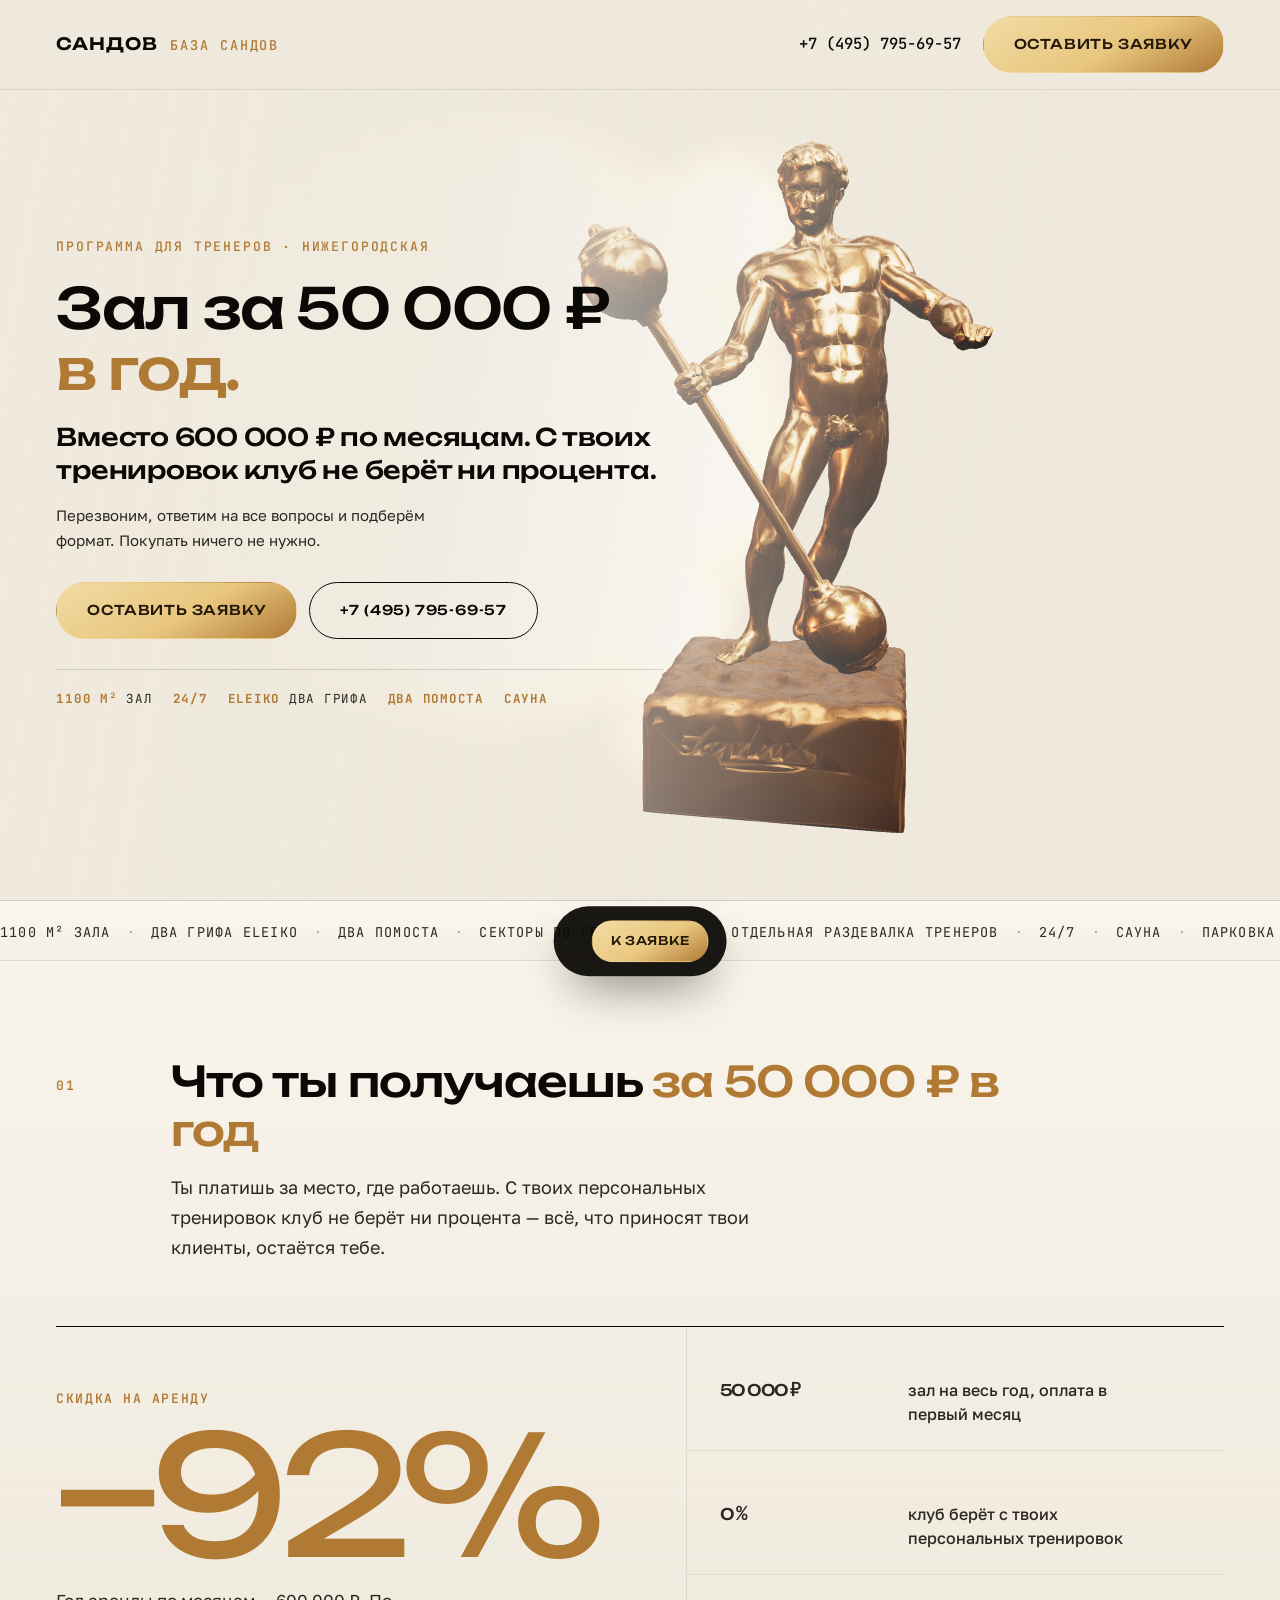
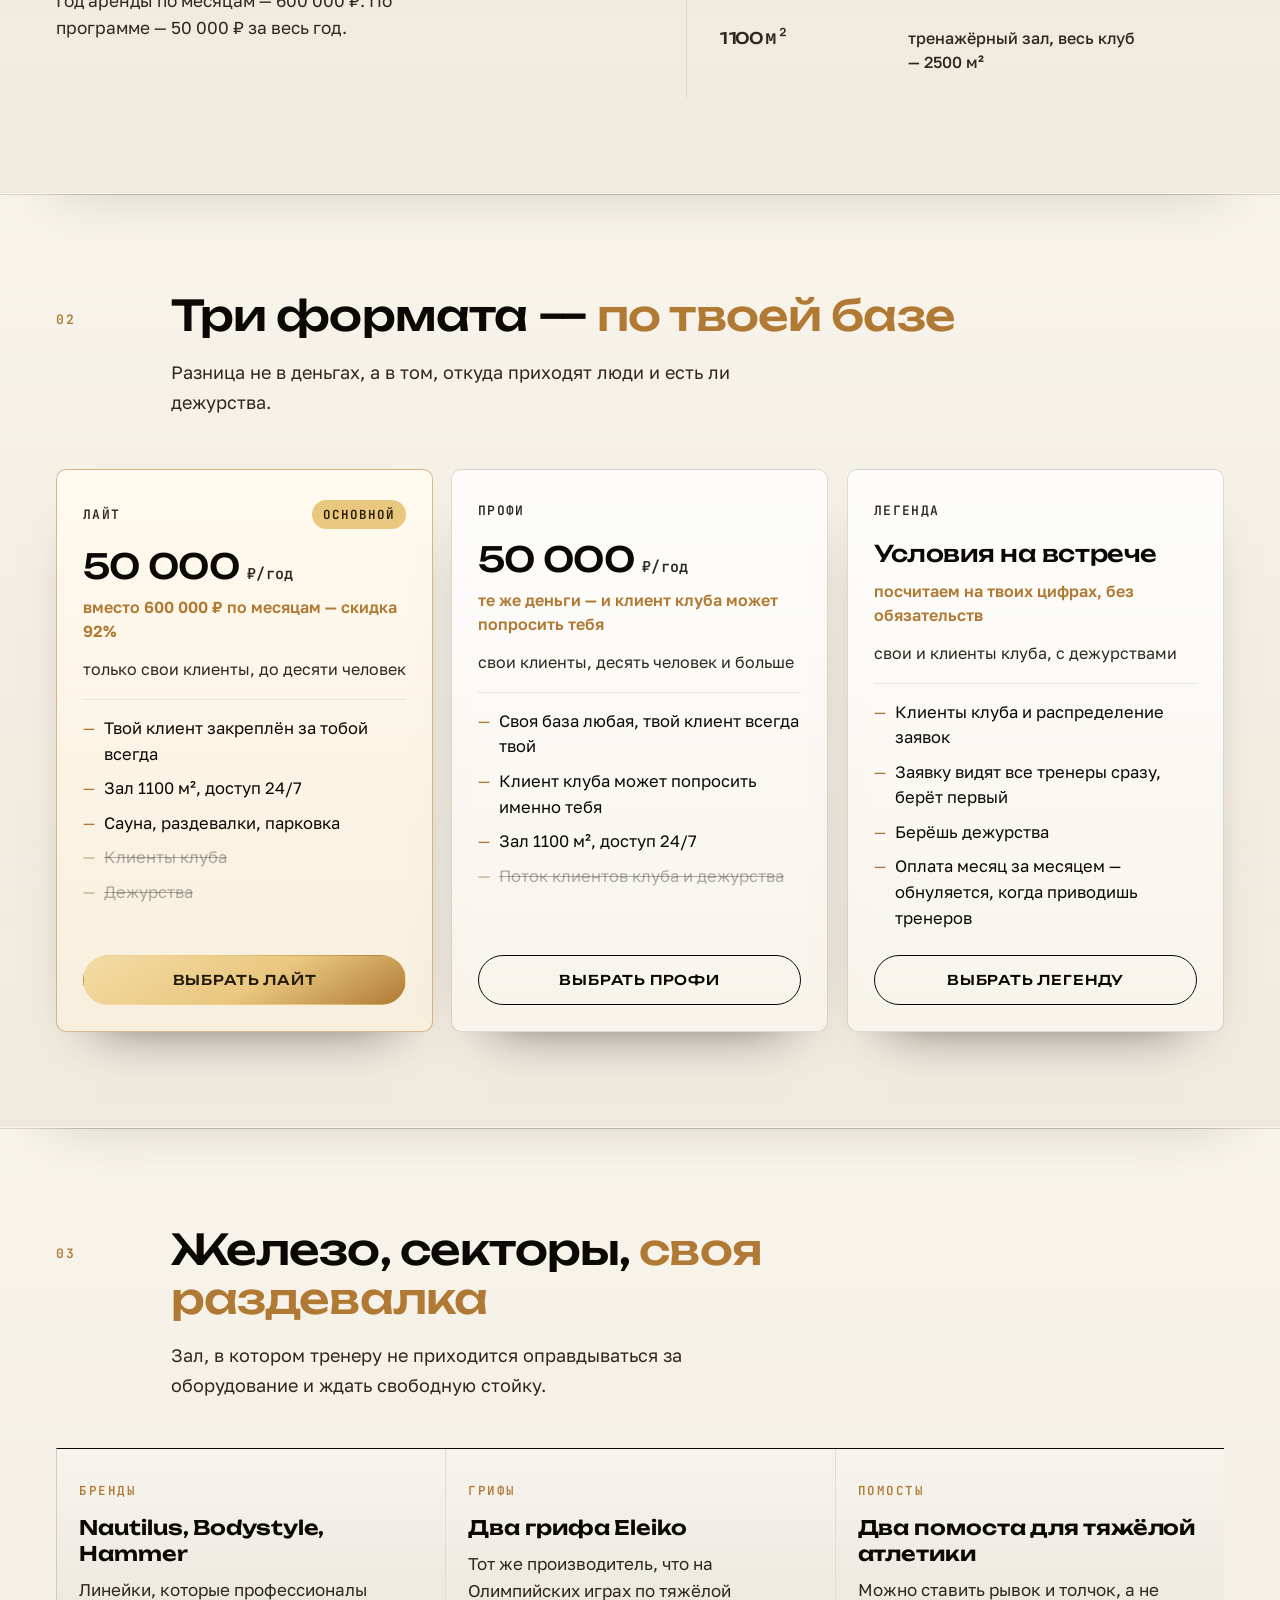
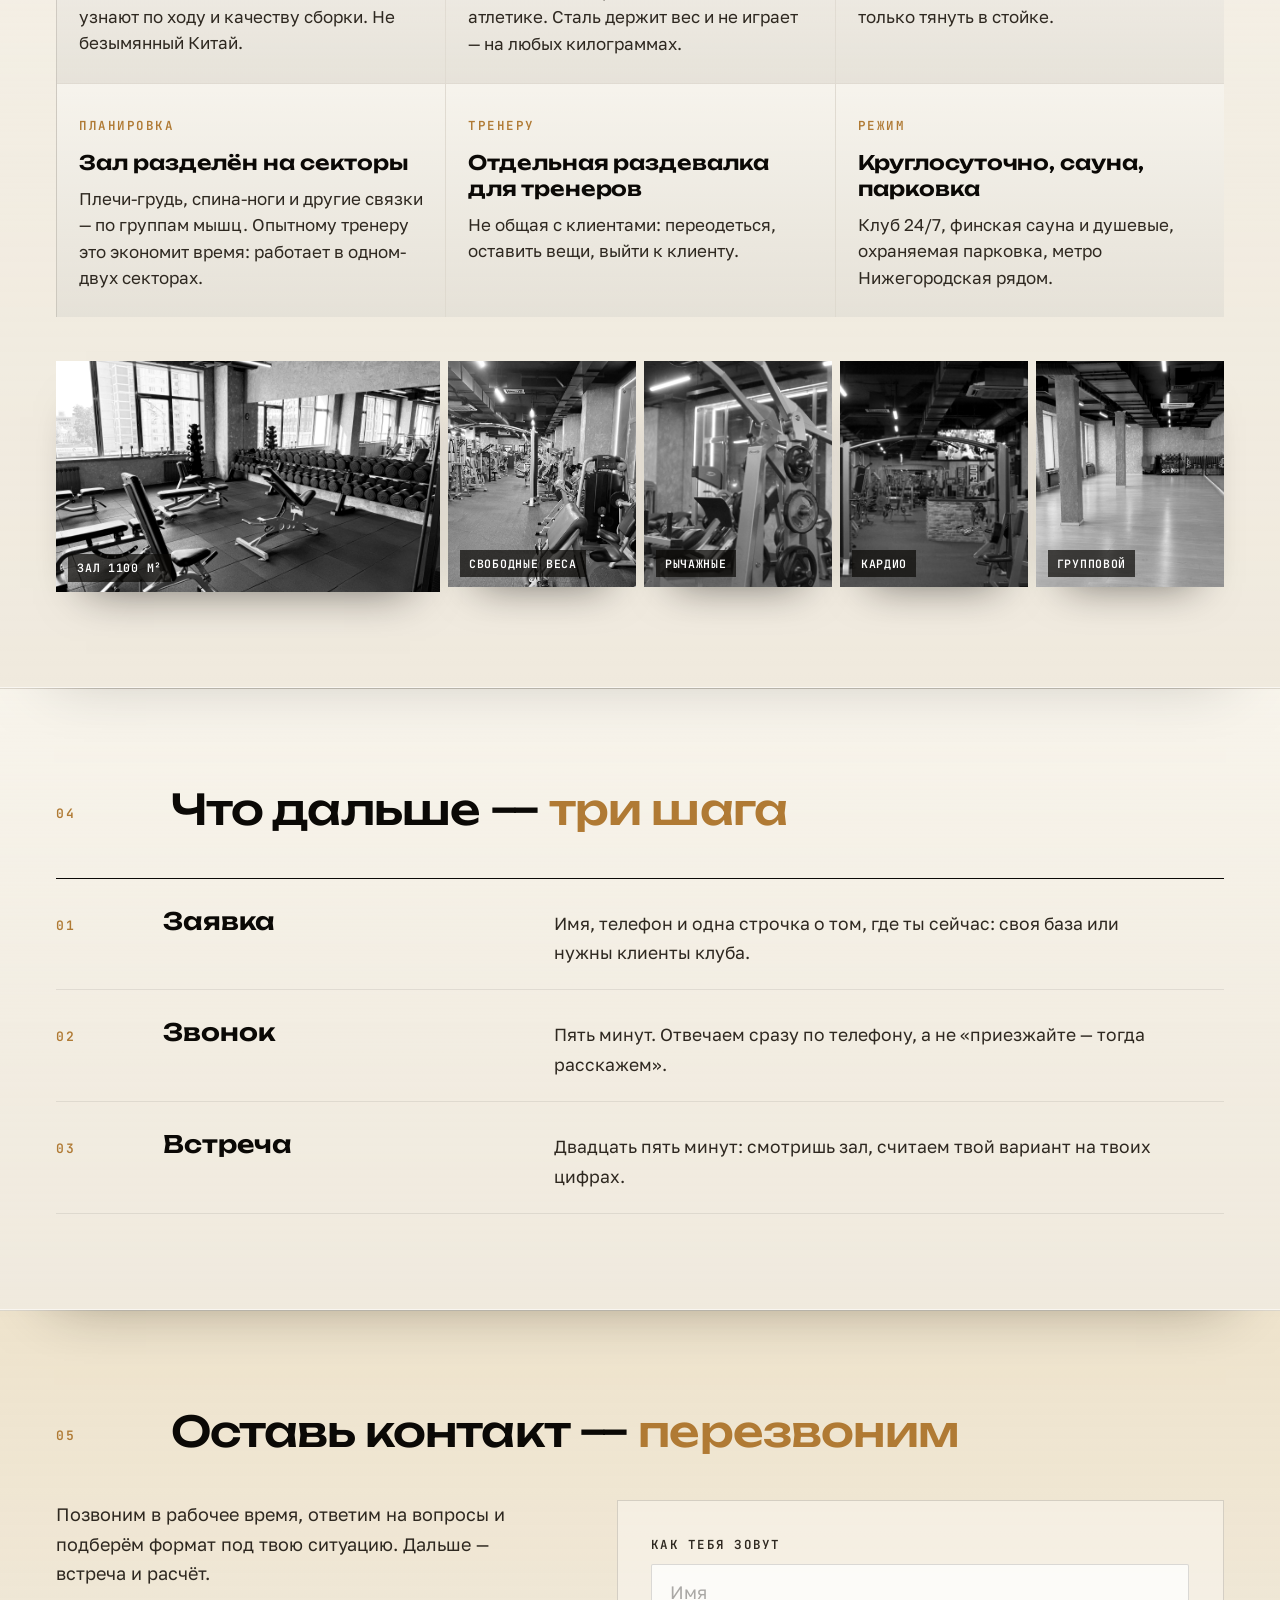
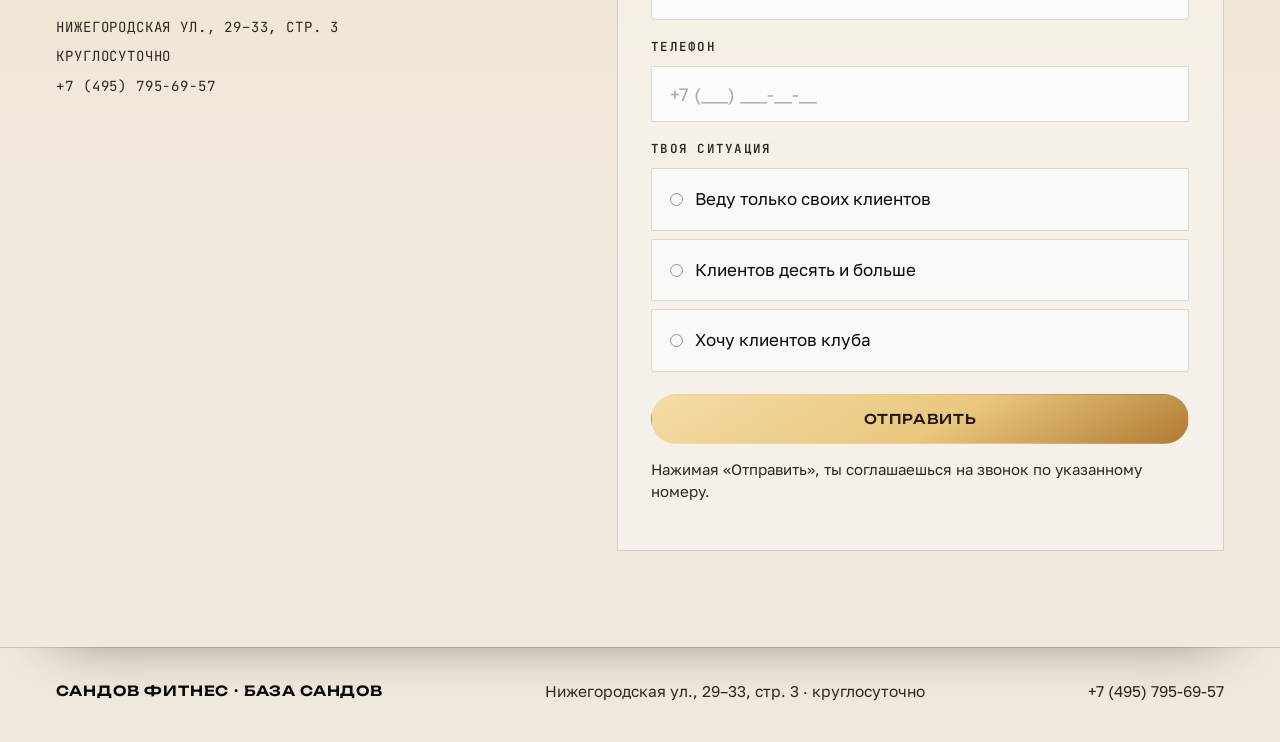
==== commit edd147a5: "База Сандов: черновик страницы" ====
--- a/baza/index.html
+++ b/baza/index.html
@@ -107,7 +107,10 @@
   h1{font-family:var(--disp); font-weight:500; font-size:clamp(30px,4.4vw,58px); line-height:1.08;
     letter-spacing:-.025em; margin:0; max-width:22ch}
   h1 em{font-style:normal; color:var(--gold); display:block}
-  .hero-note{max-width:46ch; margin:24px 0 0; color:var(--ink-soft); font-size:clamp(16px,1.35vw,19px); line-height:1.65}
+  .hero-lead{margin:22px 0 0; max-width:30ch; font-family:var(--disp); font-weight:500;
+    font-size:clamp(18px,1.9vw,25px); line-height:1.35; letter-spacing:-.01em; color:var(--ink)}
+  .hero-lead b{color:var(--gold)}
+  .hero-note{max-width:42ch; margin:16px 0 0; font-size:clamp(15px,1.15vw,17px) !important; color:var(--ink-soft); font-size:clamp(16px,1.35vw,19px); line-height:1.65}
   .hero-cta{display:flex; gap:12px; flex-wrap:wrap; margin-top:30px}
   .hero-facts{display:flex; flex-wrap:wrap; gap:8px 20px; margin-top:30px; padding-top:18px;
     border-top:1px solid var(--line); font-family:var(--mono); font-size:12.5px; letter-spacing:.06em;
@@ -128,6 +131,21 @@
     .scene .still img{width:min(86%,420px)}
   }
   @keyframes statue-sway{0%,100%{transform:translateY(0) rotate(-1deg)}50%{transform:translateY(-9px) rotate(1deg)}}
+  .scene.ready .still{opacity:0; visibility:hidden; pointer-events:none}
+  .scene.fallback .still{opacity:1; visibility:visible}
+  .scene canvas{opacity:0; transition:opacity .5s}
+  .scene.ready canvas{opacity:1}
+
+
+  /* ——— бегущая строка ——— */
+  .ticker{overflow:hidden; border-top:1px solid var(--line); border-bottom:1px solid var(--line);
+    background:linear-gradient(180deg, rgba(255,253,247,.7), rgba(255,253,247,.25)); padding:14px 0}
+  .ticker-in{display:inline-flex; align-items:center; gap:18px; white-space:nowrap;
+    animation:ticker 42s linear infinite; will-change:transform}
+  .ticker:hover .ticker-in{animation-play-state:paused}
+  .ticker span{font-family:var(--mono); font-size:13.5px; letter-spacing:.09em; text-transform:uppercase; color:var(--ink-soft)}
+  .ticker i{color:var(--gold); font-style:normal; font-size:13px}
+  @keyframes ticker{from{transform:translateX(0)}to{transform:translateX(-50%)}}
 
   /* ——— разделы ——— */
   .sect{padding:clamp(58px,7.5vw,104px) var(--pad); border-top:1px solid var(--hair); position:relative;
@@ -192,6 +210,14 @@
   .card li.off{color:rgba(11,9,6,.32); text-decoration:line-through}
   .card li.off::before{opacity:.4}
   .card-cta{margin-top:24px; width:100%}
+  .card.is-chosen{border-color:var(--gold); box-shadow:0 0 0 2px rgba(176,122,52,.35), 0 34px 60px -40px rgba(11,9,6,.6);
+    transform:translateY(-3px)}
+  .card.is-chosen .card-cta{background:var(--ink); color:var(--paper); border-color:var(--ink)}
+  .card.is-chosen::after{content:"Выбрано"; position:absolute; top:-11px; right:16px; padding:3px 10px;
+    background:var(--ink); color:var(--gold); font-family:var(--mono); font-size:11px; letter-spacing:.1em;
+    text-transform:uppercase; border-radius:999px}
+  .boards.has-choice .card:not(.is-chosen){opacity:.55; filter:saturate(.7)}
+  .boards.has-choice .card{transition:opacity .35s, filter .35s, border-color .35s, box-shadow .35s, transform .5s var(--ease)}
   .card-dots{display:none}
   .card-hint{display:none}
   @media (max-width:900px){
@@ -272,6 +298,16 @@
   .form-status.ok{color:#4A7330}
   .form-status.err{color:#A5482B}
 
+  .toast{position:fixed; left:50%; bottom:22px; transform:translate(-50%, 140%); z-index:120;
+    display:flex; align-items:center; gap:16px; padding:14px 18px 14px 22px; border-radius:999px;
+    background:rgba(11,9,6,.94); color:var(--paper); box-shadow:0 22px 50px -20px rgba(11,9,6,.7);
+    transition:transform .45s var(--ease); max-width:calc(100vw - 32px)}
+  .toast.show{transform:translate(-50%, 0)}
+  .toast span{font-size:15px; line-height:1.3}
+  .toast .pill{padding:10px 18px; font-size:12px}
+  @media (max-width:600px){ .toast{left:12px; right:12px; transform:translate(0, 140%); justify-content:space-between}
+    .toast.show{transform:translate(0,0)} }
+
   footer{border-top:1px solid var(--line); padding:30px var(--pad) 38px}
   .foot{max-width:1340px; margin:0 auto; display:flex; align-items:center; justify-content:space-between; gap:20px;
     flex-wrap:wrap; font-size:15.5px; color:var(--ink-soft)}
@@ -308,8 +344,9 @@
   <div class="hero-inner">
     <div class="hero-copy">
       <p class="eyebrow">Программа для тренеров · Нижегородская</p>
-      <h1>Зал за 50 000 ₽ в год<br>вместо 600 000 ₽.<br><em>С тренировок — ноль.</em></h1>
-      <p class="hero-note">Клуб не берёт с твоих персональных тренировок ни процента — всё, что ты заработал, остаётся тебе. Перезвоним, ответим на все вопросы и подберём формат: покупать ничего не нужно.</p>
+      <h1>Зал за 50 000 ₽<br><em>в год.</em></h1>
+      <p class="hero-lead">Вместо 600 000 ₽ по месяцам. С твоих тренировок клуб не берёт ни процента.</p>
+      <p class="hero-note">Перезвоним, ответим на все вопросы и подберём формат. Покупать ничего не нужно.</p>
       <div class="hero-cta">
         <a class="pill gold" href="#zayavka">Оставить заявку</a>
         <a class="pill" href="tel:+74957956957">+7 (495) 795-69-57</a>
@@ -324,6 +361,17 @@
     </div>
   </div>
 </header>
+
+<div class="ticker" aria-hidden="true">
+  <div class="ticker-in">
+    <span>1100 м² зала</span><i>·</i><span>два грифа Eleiko</span><i>·</i><span>два помоста</span><i>·</i>
+    <span>секторы по группам мышц</span><i>·</i><span>отдельная раздевалка тренеров</span><i>·</i>
+    <span>24/7</span><i>·</i><span>сауна</span><i>·</i><span>парковка</span><i>·</i><span>метро Нижегородская</span><i>·</i>
+    <span>1100 м² зала</span><i>·</i><span>два грифа Eleiko</span><i>·</i><span>два помоста</span><i>·</i>
+    <span>секторы по группам мышц</span><i>·</i><span>отдельная раздевалка тренеров</span><i>·</i>
+    <span>24/7</span><i>·</i><span>сауна</span><i>·</i><span>парковка</span><i>·</i><span>метро Нижегородская</span><i>·</i>
+  </div>
+</div>
 
 <section class="sect" id="programma">
   <div class="sect-in">
@@ -518,6 +566,11 @@
     <a href="tel:+74957956957">+7 (495) 795-69-57</a>
   </div>
 </footer>
+
+<div class="toast" id="toast" role="status" aria-live="polite">
+  <span id="toastText"></span>
+  <a class="pill gold" href="#zayavka">К заявке</a>
+</div>
 
 <script type="importmap">
 { "imports": {
@@ -593,7 +646,26 @@
     b.addEventListener("click", function(){
       var radio = document.querySelector('input[name="situation"][value="' + b.dataset.pick + '"]');
       if(radio) radio.checked = true;
-      document.getElementById("zayavka").scrollIntoView({behavior: reduce ? "auto" : "smooth", block:"start"});
+
+      /* подсветить выбранную карточку, остальные приглушить */
+      var card = b.closest(".card");
+      var boards = document.getElementById("cards");
+      if(card && boards){
+        boards.querySelectorAll(".card").forEach(function(c){ c.classList.remove("is-chosen"); });
+        card.classList.add("is-chosen");
+        boards.classList.add("has-choice");
+      }
+      var toast = document.getElementById("toast");
+      var text = document.getElementById("toastText");
+      if(toast && text){
+        text.textContent = b.dataset.pick.split("—")[0].trim() + " выбран — оставить заявку?";
+        toast.classList.add("show");
+        clearTimeout(window.__toastTimer);
+        window.__toastTimer = setTimeout(function(){ toast.classList.remove("show"); }, 6000);
+      }
+      setTimeout(function(){
+        document.getElementById("zayavka").scrollIntoView({behavior: reduce ? "auto" : "smooth", block:"start"});
+      }, reduce ? 0 : 420);
     });
   });
 
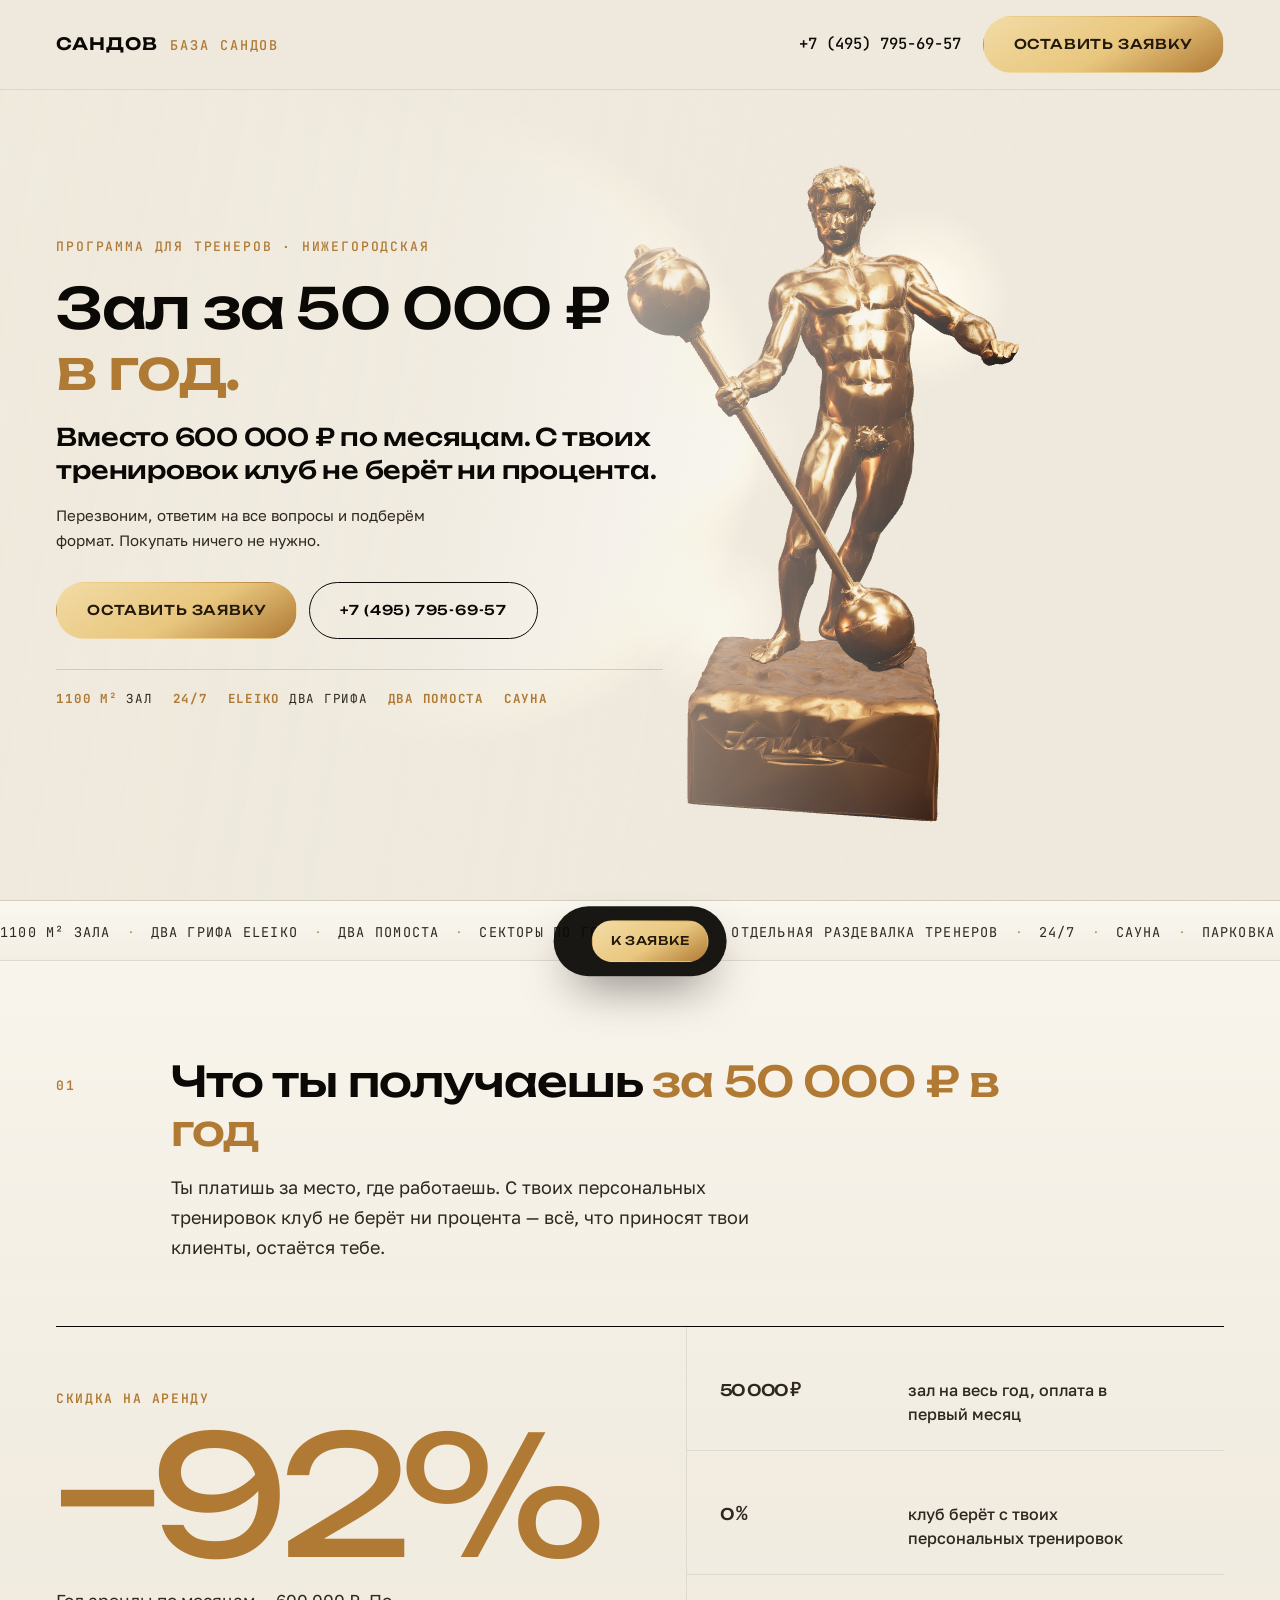
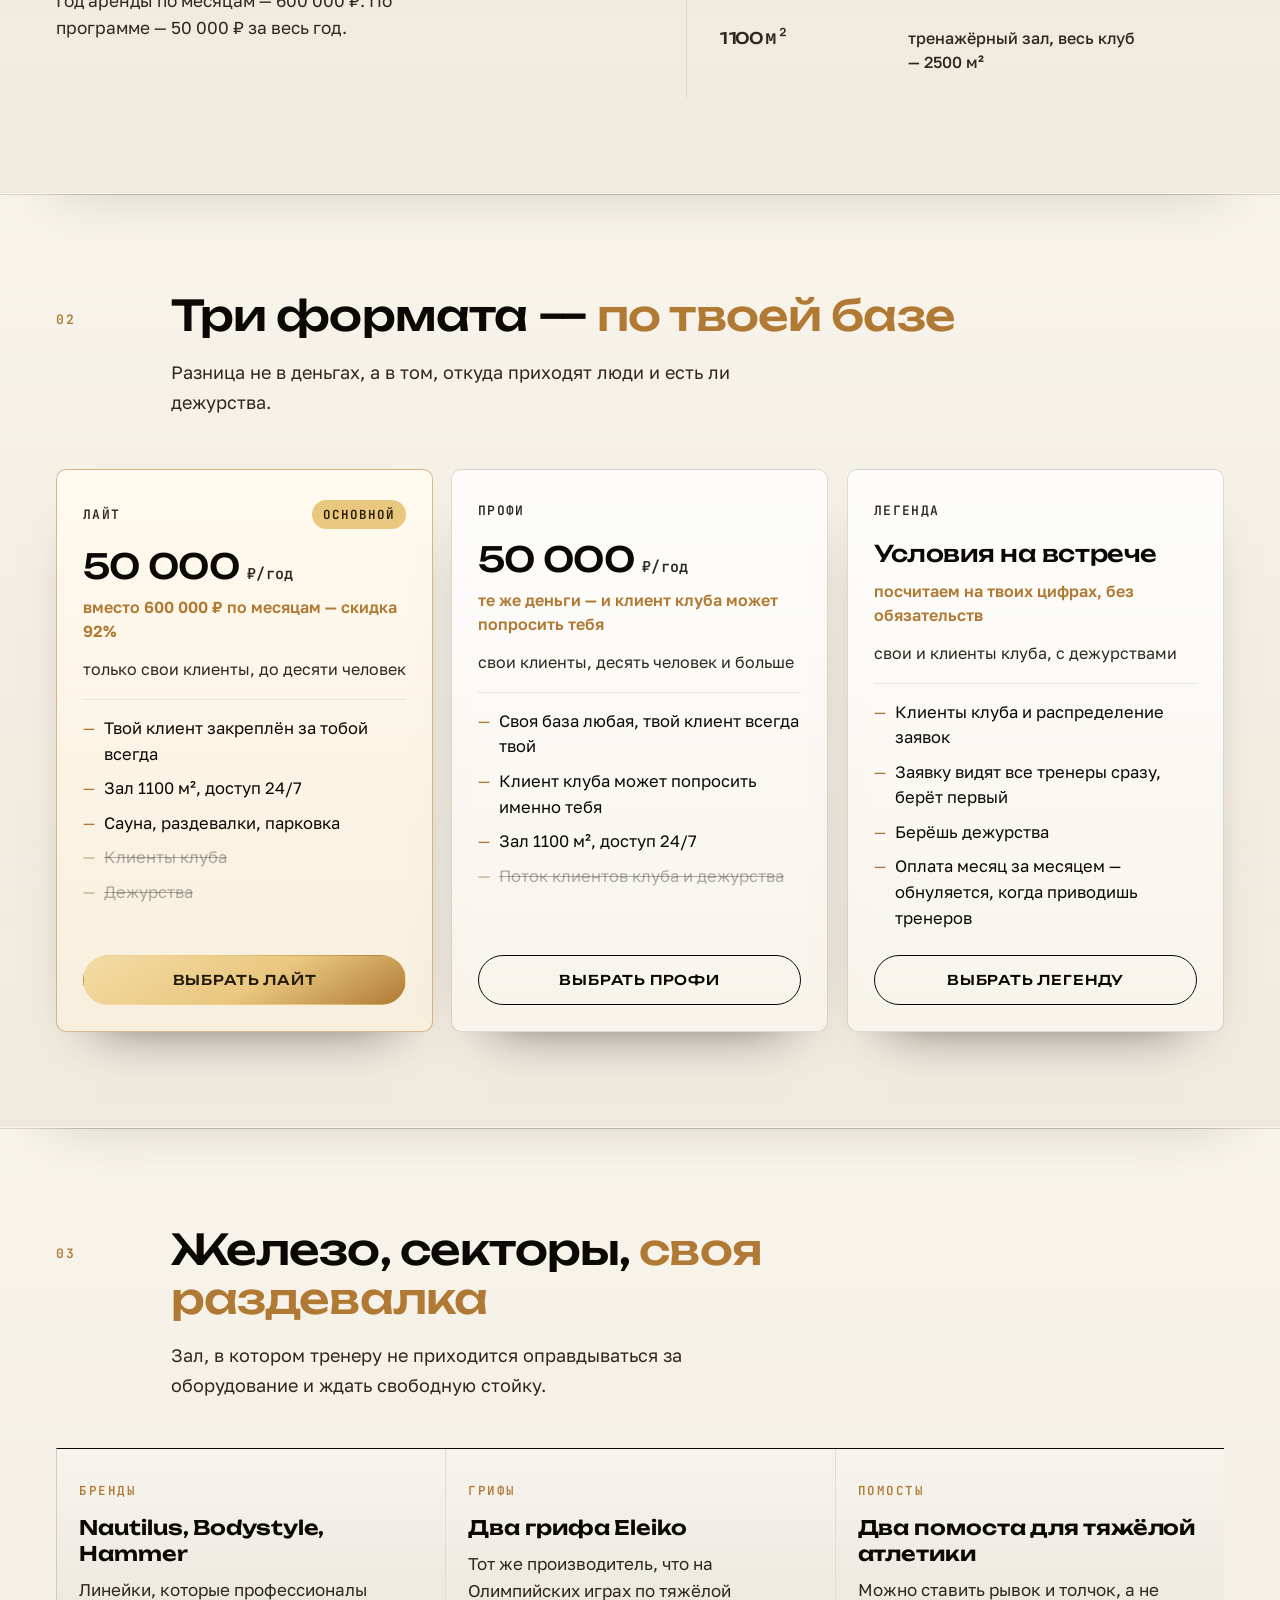
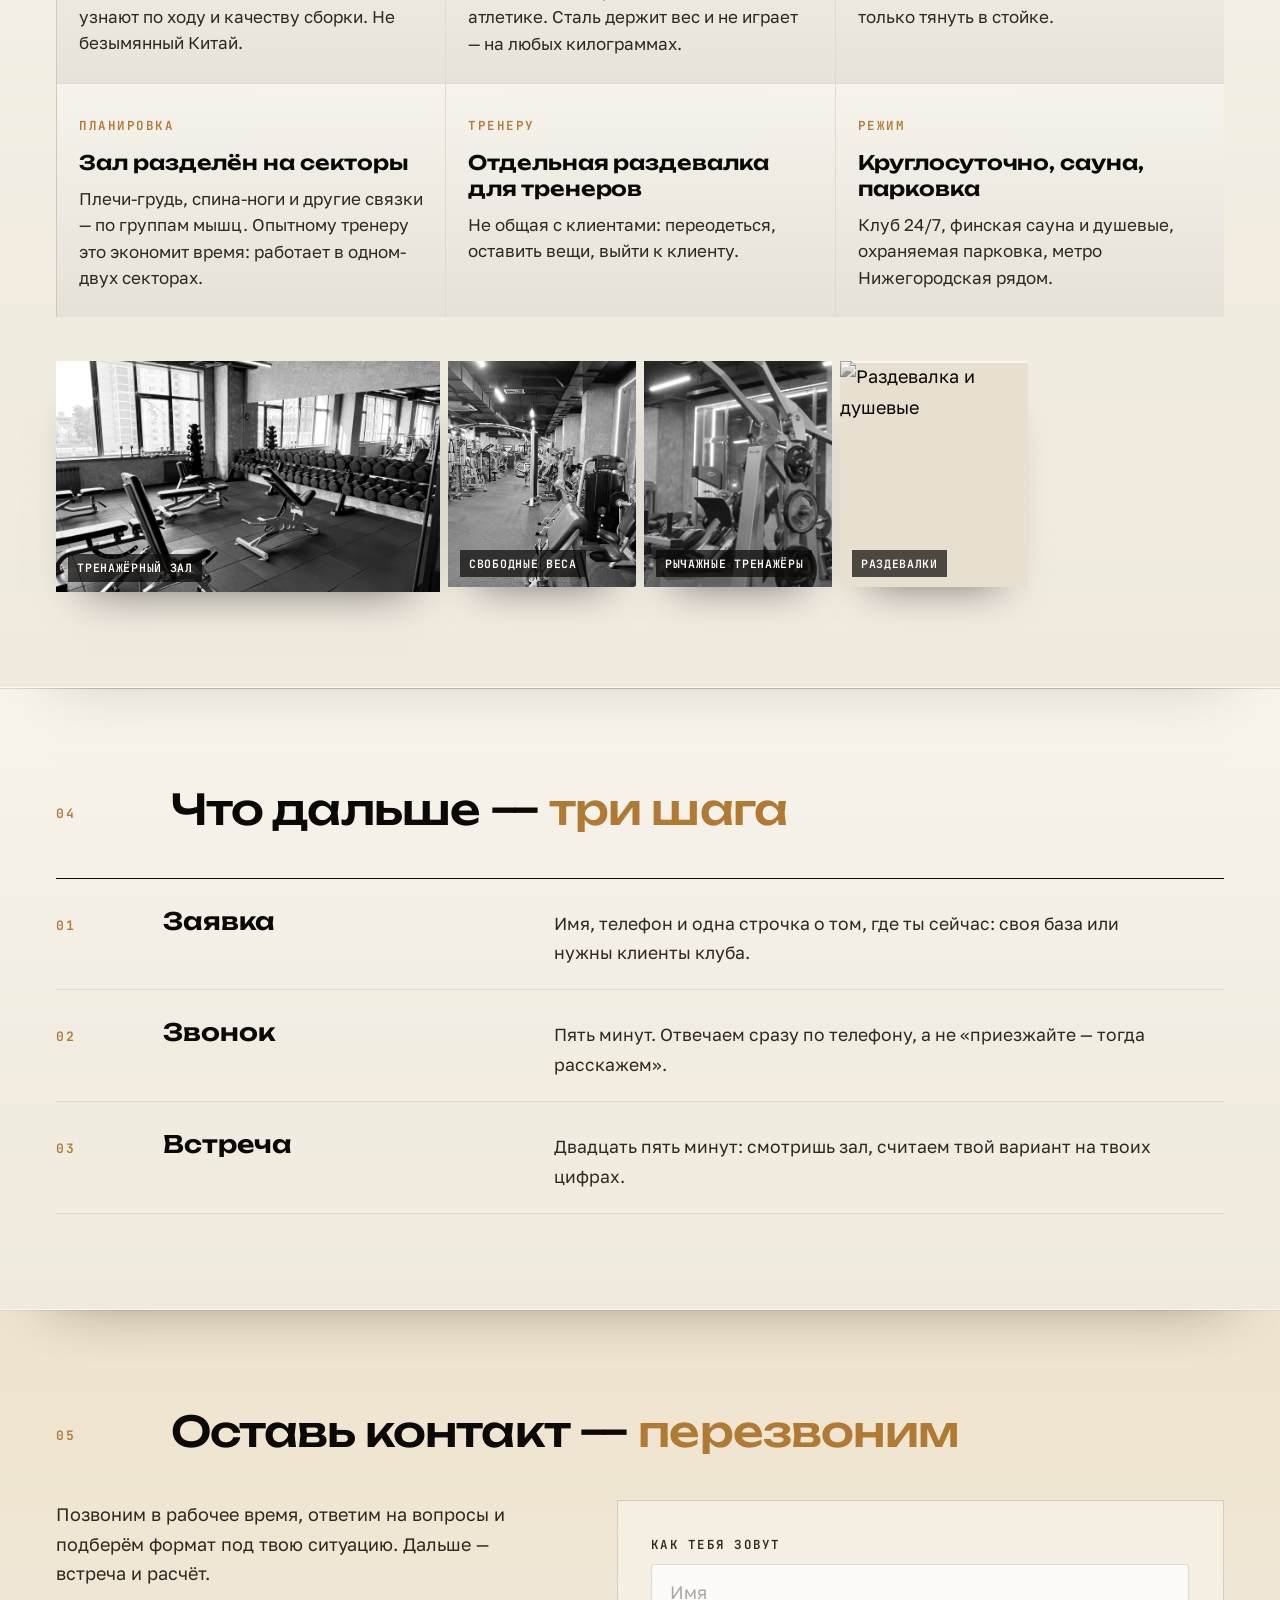
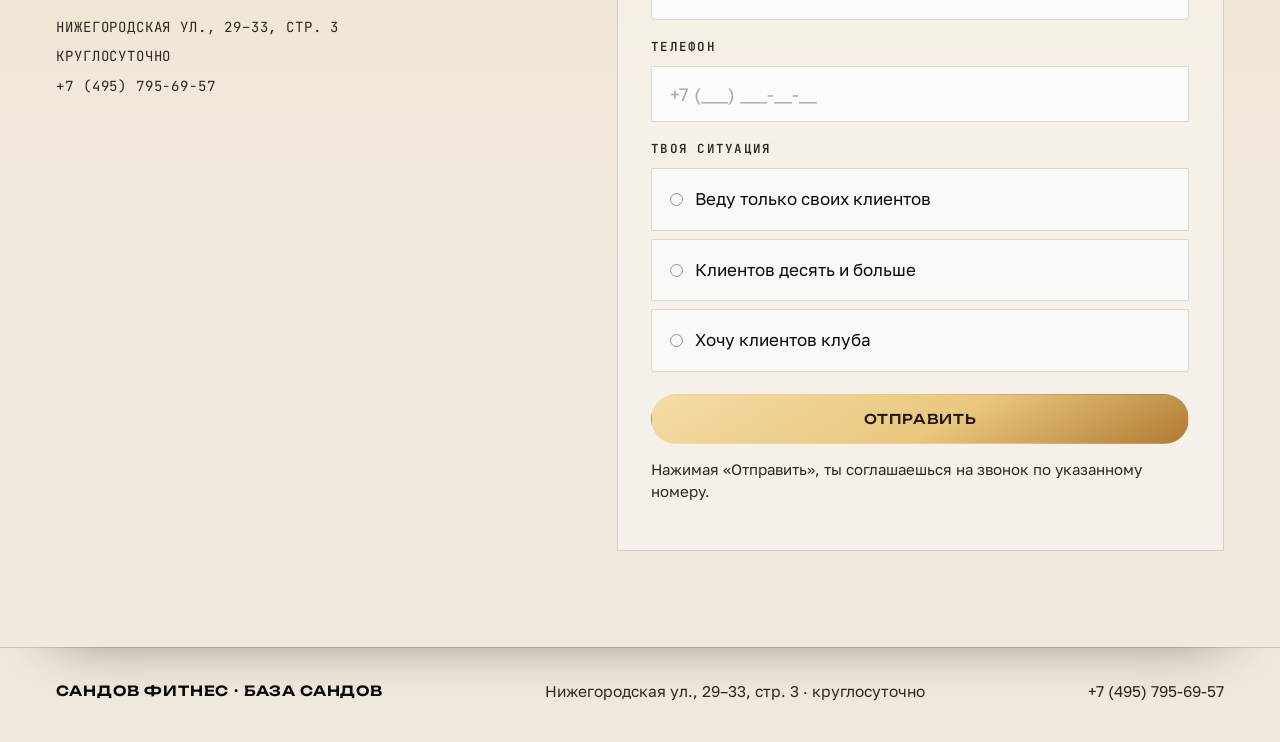
==== commit 6d240bf5: "База Сандов: черновик страницы" ====
--- a/baza/index.html
+++ b/baza/index.html
@@ -98,8 +98,8 @@
   @media (max-width:1040px){
     .hero-inner{min-height:100svh; align-items:flex-start; padding-top:clamp(84px,12vh,110px)}
     .hero-copy{max-width:100%}
-    .hero-veil{background:linear-gradient(180deg, rgba(240,234,222,.97) 0%, rgba(240,234,222,.9) 40%,
-      rgba(240,234,222,.35) 62%, rgba(240,234,222,0) 80%)}
+    .hero-veil{background:linear-gradient(180deg, rgba(240,234,222,.98) 0%, rgba(240,234,222,.96) 46%,
+      rgba(240,234,222,.7) 62%, rgba(240,234,222,.25) 78%, rgba(240,234,222,0) 92%)}
   }
 
   .eyebrow{font-family:var(--mono); font-size:13px; letter-spacing:.14em; text-transform:uppercase;
@@ -127,6 +127,7 @@
   .scene .still img{width:min(46%,540px); filter:drop-shadow(0 30px 50px rgba(60,40,20,.35));
     animation:statue-sway 7s ease-in-out infinite}
   @media (max-width:1040px){
+    .hero-facts{display:none}
     .scene .still{align-items:flex-end; justify-content:center; padding:0 0 6%}
     .scene .still img{width:min(86%,420px)}
   }
@@ -500,11 +501,10 @@
     </div>
 
     <div class="strip">
-      <figure class="wide" data-rv data-tilt><img src="img/zal-day.jpg" alt="Тренажёрный зал" loading="lazy"><figcaption>Зал 1100 м²</figcaption></figure>
-      <figure data-rv data-tilt><img src="img/gruzobloki.jpg" alt="Свободные веса" loading="lazy"><figcaption>Свободные веса</figcaption></figure>
-      <figure data-rv data-tilt><img src="img/rychazhnye.jpg" alt="Рычажные тренажёры" loading="lazy"><figcaption>Рычажные</figcaption></figure>
-      <figure data-rv data-tilt><img src="img/zal-vdol.jpg" alt="Кардио" loading="lazy"><figcaption>Кардио</figcaption></figure>
-      <figure data-rv data-tilt><img src="img/group-hall-wide.jpg" alt="Групповой зал" loading="lazy"><figcaption>Групповой</figcaption></figure>
+      <figure class="wide" data-rv data-tilt><img src="img/zal-day.jpg" alt="Тренажёрный зал" loading="lazy"><figcaption>Тренажёрный зал</figcaption></figure>
+      <figure data-rv data-tilt><img src="img/gruzobloki.jpg" alt="Свободные веса и грузоблоки" loading="lazy"><figcaption>Свободные веса</figcaption></figure>
+      <figure data-rv data-tilt><img src="img/rychazhnye.jpg" alt="Рычажные тренажёры" loading="lazy"><figcaption>Рычажные тренажёры</figcaption></figure>
+      <figure data-rv data-tilt><img src="img/razdevalka.jpg" alt="Раздевалка и душевые" loading="lazy"><figcaption>Раздевалки</figcaption></figure>
     </div>
   </div>
 </section>
@@ -842,7 +842,7 @@
         const bb = new THREE.Box3().setFromObject(model);
         const size = new THREE.Vector3(); bb.getSize(size);
         const center = new THREE.Vector3(); bb.getCenter(center);
-        const k = (window.innerWidth <= 900 ? 2.45 : 3.5) / Math.max(size.y, 0.001);
+        const k = (window.innerWidth <= 900 ? 2.15 : 3.4) / Math.max(size.y, 0.001);
         model.scale.setScalar(k);
         model.position.sub(center.multiplyScalar(k));
         rig.add(model);
@@ -889,8 +889,8 @@
         rig.rotation.y = -0.5 + t * 0.14 + mx * 0.18;
         rig.rotation.x = 0.02 + my * 0.04;
         const широко = window.innerWidth > 900;
-        rig.position.x = широко ? 1.6 : 0;
-        rig.position.y = (широко ? -0.05 : -1.0) + Math.sin(t * 0.5) * 0.03;
+        rig.position.x = широко ? 2.05 : 0;
+        rig.position.y = (широко ? -0.1 : -1.32) + Math.sin(t * 0.5) * 0.03;
       }
       bokeh.children.forEach((s, i) => {
         s.position.y = s.userData.base + Math.sin(t * s.userData.speed + s.userData.phase) * 0.12;
@@ -901,7 +901,7 @@
       camera.position.x = mx * 0.45;
       camera.position.y = 0.3 + my * 0.3;
       camera.position.z = 6.2 - scr * 0.7;
-      camera.lookAt(широко ? 0.8 : 0, широко ? 0.02 : 0.62, 0);
+      camera.lookAt(широко ? 1.05 : 0, широко ? 0.02 : 0.74, 0);
 
       if (ready && window.__statueSize){
         const hh = window.__statueSize.h / 2, ww = window.__statueSize.w / 2;
